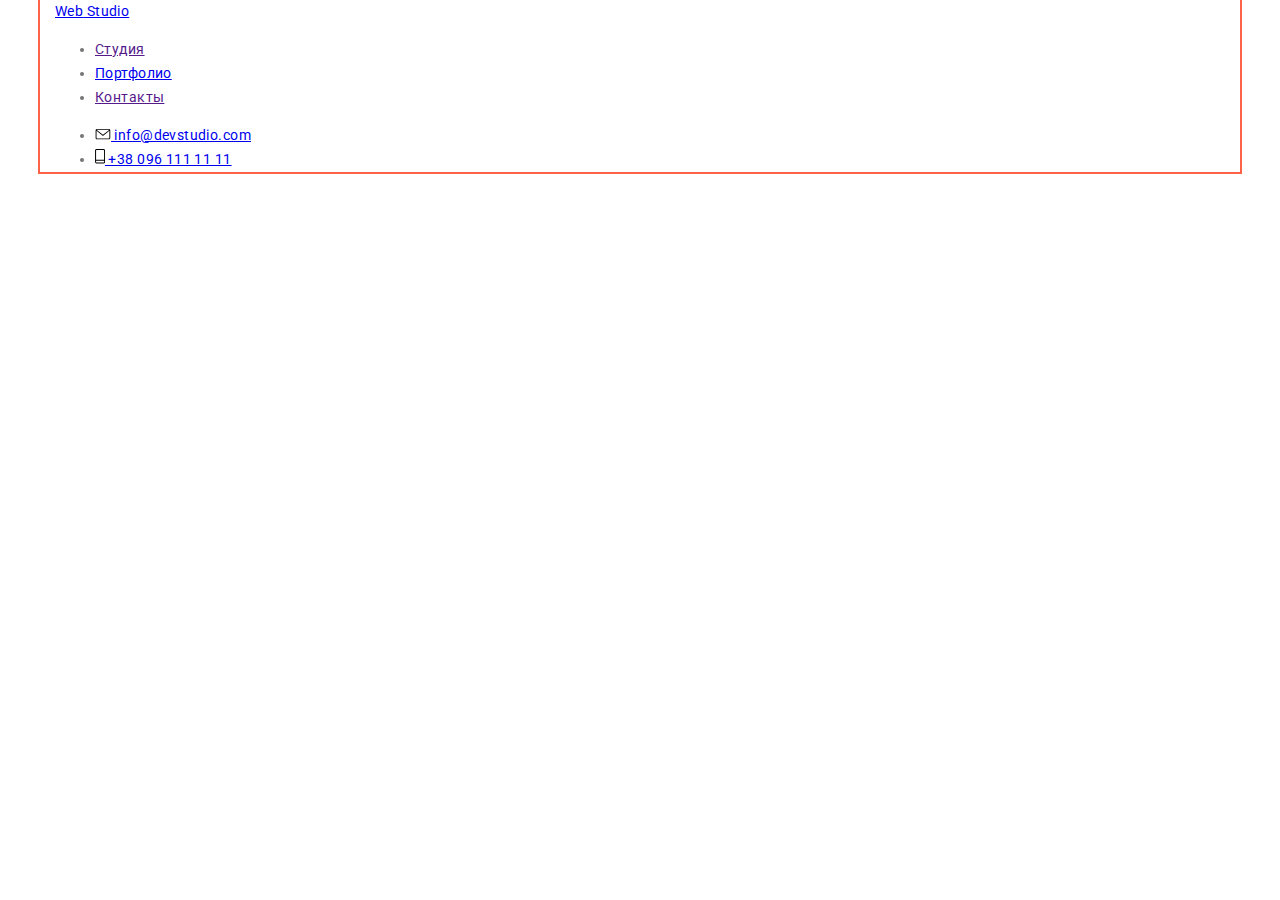
==== index.html @ ca27ec96 "Обнуляет стили" ====
<!DOCTYPE html>
<html lang="ru">
  <head>
    <meta charset="UTF-8" />
    <meta name="viewport" content="width=device-width, initial-scale=1.0" />
    <title>Web Studio</title>
    <link
      href="https://fonts.googleapis.com/css2?family=Raleway:wght@700&family=Roboto:wght@400;500;700;900&display=swap"
      rel="stylesheet"
    />
    <link
      rel="stylesheet"
      href="https://cdnjs.cloudflare.com/ajax/libs/modern-normalize/0.6.0/modern-normalize.min.css"
    />
    <link rel="stylesheet" href="./css/main.min.css" />
  </head>

  <body>
    <!-- Шапка сайта -->
    <header class="header">
      <div class="header container">
        <nav class="main-nav">
          <a href="./index.html" class="header-logo"><span>Web</span> Studio</a>
          <ul class="site-nav">
            <li class="item current-item">
              <a href="" class="link current">Студия</a>
            </li>
            <li class="item">
              <a href="./portfolio.html" class="link">Портфолио</a>
            </li>
            <li class="item"><a href="" class="link">Контакты</a></li>
          </ul>
        </nav>

        <ul class="header-contacts list">
          <li class="item">
            <a href="mailto:info@devstudio.com" class="link">
              <svg width="16" height="11" class="contacts-icon">
                <use href="./images/sprite4.svg#icon-envelope"></use>
              </svg>
              info@devstudio.com
            </a>
          </li>
          <li class="item">
            <a href="tel:+380961111111" class="link">
              <svg width="10" height="15" class="contacts-icon">
                <use href="./images/sprite4.svg#icon-phone"></use>
              </svg>
              +38 096 111 11 11
            </a>
          </li>
        </ul>
      </div>
    </header>
    <main>
      <!--Герой-->

      <!-- <section class="hero">

        <div class="overlay">
          <h1 class="hero-title">
            эффективные решения <br />для вашего бизнеса
          </h1>
          <button type="button" class="hero-button" data-modal-open>
            Заказать услугу
          </button>
        </div>
      </section> -->

      <!--Преимущества-->
      <!-- <section class="section features">
        <h2 class="section-title visually-hidden">Преимущества</h2>
        <div class="container">
          <ul class="features-list list">
            <li class="item">
              <div class="features-icon">
                <svg width="70" height="70">
                  <use href="./images/sprite4.svg#icon-antenna"></use>
                </svg>
              </div>
              <h3 class="title">Внимание к деталям</h3>
              <p>
                Идейные соображения, а также начало повседневной работы по
                формированию позиции.
              </p>
            </li>
            <li class="item">
              <div class="features-icon">
                <svg width="70" height="70">
                  <use href="./images/sprite4.svg#icon-clock"></use>
                </svg>
              </div>
              <h3 class="title">Пунктуальность</h3>
              <p>
                Задача организации, в особенности же рамки и место обучения
                кадров влечет за собой.
              </p>
            </li>
            <li class="item">
              <div class="features-icon">
                <svg width="70" height="70">
                  <use href="./images/sprite4.svg#icon-diagram"></use>
                </svg>
              </div>
              <h3 class="title">Планирование</h3>
              <p>
                Равным образом консультация с широким активом в значительной
                степени обуславливает.
              </p>
            </li>
            <li class="item">
              <div class="features-icon">
                <svg width="70" height="70">
                  <use href="./images/sprite4.svg#icon-astronaut"></use>
                </svg>
              </div>
              <h3 class="title">Современные технологии</h3>
              <p>
                Значимость этих проблем настолько очевидна, что реализация
                плановых заданий.
              </p>
            </li>
          </ul>
        </div>
      </section> -->

      <!--Чем мы занимаемся-->
      <!-- <section class="section areas">
        <div class="container">
          <h2 class="section-title">Чем мы занимаемся</h2>
          <ul class="areas-list list">
            <li class="item">
              <img
                class="area-img"
                src="./images/desktop-app.jpg"
                alt="Приложения для десктопов"
                width="370"
                height="294"
              />
              <h3 class="areas-title">Десктопные приложения</h3>
            </li>
            <li class="item">
              <img
                class="area-img"
                src="./images/mobile-app.jpg"
                alt="Приложения для мобильных"
                width="370"
                height="294"
              />
              <h3 class="areas-title">Мобильные приложения</h3>
            </li>
            <li class="item">
              <img
                class="area-img"
                src="./images/design-solutions.jpg"
                alt="Дизайн"
                width="370"
                height="294"
              />
              <h3 class="areas-title">Дизайнерские решения</h3>
            </li>
          </ul>
        </div>
      </section> -->

      <!--Наша команда-->
      <!-- <section class="section team">
        <div class="container">
          <h2 class="section-title">Наша команда</h2>
          <ul class="team-list list">
            <li class="item">
              <img
                class="team-img"
                src="./images/johnsmith.jpg"
                alt="Джон Смит"
                width="270"
                height="260"
              />
              <h3 class="name">John Smith</h3>
              <p class="profession">Product Designer</p>
              <ul class="list social-networks-list">
                <li class="soc-item">
                  <a
                    href=""
                    aria-label="Ссылка на Instagram"
                    class="soc-button"
                  >
                    <svg width="20" height="20">
                      <use href="./images/sprite4.svg#icon-instagram"></use>
                    </svg>
                  </a>
                </li>
                <li class="soc-item">
                  <a href="" aria-label="Ссылка на Twitter" class="soc-button">
                    <svg width="20" height="20">
                      <use href="./images/sprite4.svg#icon-twitter"></use>
                    </svg>
                  </a>
                </li>
                <li class="soc-item">
                  <a href="" aria-label="Ссылка на Facebook" class="soc-button">
                    <svg width="20" height="20">
                      <use href="./images/sprite4.svg#icon-facebook"></use>
                    </svg>
                  </a>
                </li>
                <li class="soc-item">
                  <a href="" aria-label="Ссылка на LinkedIn" class="soc-button"
                    ><svg width="20" height="20">
                      <use href="./images/sprite4.svg#icon-linkedin"></use>
                    </svg>
                  </a>
                </li>
              </ul>
            </li>
            <li class="item">
              <img
                class="team-img"
                src="./images/martastewart.jpg"
                alt="Марта Стюарт"
                width="270"
                height="260"
              />
              <h3 class="name">Marta Stewart</h3>
              <p class="profession">Frontend Developer</p>
              <ul class="list social-networks-list">
                <li class="soc-item">
                  <a
                    href=""
                    aria-label="Ссылка на Instagram"
                    class="soc-button"
                  >
                    <svg width="20" height="20">
                      <use href="./images/sprite4.svg#icon-instagram"></use>
                    </svg>
                  </a>
                </li>
                <li class="soc-item">
                  <a href="" aria-label="Ссылка на Twitter" class="soc-button">
                    <svg width="20" height="20">
                      <use href="./images/sprite4.svg#icon-twitter"></use>
                    </svg>
                  </a>
                </li>
                <li class="soc-item">
                  <a href="" aria-label="Ссылка на Facebook" class="soc-button">
                    <svg width="20" height="20">
                      <use href="./images/sprite4.svg#icon-facebook"></use>
                    </svg>
                  </a>
                </li>
                <li class="soc-item">
                  <a href="" aria-label="Ссылка на LinkedIn" class="soc-button"
                    ><svg width="20" height="20">
                      <use href="./images/sprite4.svg#icon-linkedin"></use>
                    </svg>
                  </a>
                </li>
              </ul>
            </li>
            <li class="item">
              <img
                class="team-img"
                src="./images/robertjakis.jpg"
                alt="Роберт Джакис"
                width="270"
                height="260"
              />
              <h3 class="name">Robert Jakis</h3>
              <p class="profession">Marketing</p>
              <ul class="list social-networks-list">
                <li class="soc-item">
                  <a
                    href=""
                    aria-label="Ссылка на Instagram"
                    class="soc-button"
                  >
                    <svg width="20" height="20">
                      <use href="./images/sprite4.svg#icon-instagram"></use>
                    </svg>
                  </a>
                </li>
                <li class="soc-item">
                  <a href="" aria-label="Ссылка на Twitter" class="soc-button">
                    <svg width="20" height="20">
                      <use href="./images/sprite4.svg#icon-twitter"></use>
                    </svg>
                  </a>
                </li>
                <li class="soc-item">
                  <a href="" aria-label="Ссылка на Facebook" class="soc-button">
                    <svg width="20" height="20">
                      <use href="./images/sprite4.svg#icon-facebook"></use>
                    </svg>
                  </a>
                </li>
                <li class="soc-item">
                  <a href="" aria-label="Ссылка на LinkedIn" class="soc-button"
                    ><svg width="20" height="20">
                      <use href="./images/sprite4.svg#icon-linkedin"></use>
                    </svg>
                  </a>
                </li>
              </ul>
            </li>
            <li class="item">
              <img
                class="team-img"
                src="./images/martindoe.jpg"
                alt="Мартин Доу"
                width="270"
                height="260"
              />
              <h3 class="name">Martin Doe</h3>
              <p class="profession">UI Designer</p>
              <ul class="list social-networks-list">
                <li class="soc-item">
                  <a
                    href=""
                    aria-label="Ссылка на Instagram"
                    class="soc-button"
                  >
                    <svg width="20" height="20">
                      <use href="./images/sprite4.svg#icon-instagram"></use>
                    </svg>
                  </a>
                </li>
                <li class="soc-item">
                  <a href="" aria-label="Ссылка на Twitter" class="soc-button">
                    <svg width="20" height="16">
                      <use href="./images/sprite4.svg#icon-twitter"></use>
                    </svg>
                  </a>
                </li>
                <li class="soc-item">
                  <a href="" aria-label="Ссылка на Facebook" class="soc-button">
                    <svg width="20" height="20">
                      <use href="./images/sprite4.svg#icon-facebook"></use>
                    </svg>
                  </a>
                </li>
                <li class="soc-item">
                  <a href="" aria-label="Ссылка на LinkedIn" class="soc-button"
                    ><svg width="20" height="20">
                      <use href="./images/sprite4.svg#icon-linkedin"></use>
                    </svg>
                  </a>
                </li>
              </ul>
            </li>
          </ul>
        </div>
      </section> -->

      <!--Постоянные клиенты-->
      <!-- <section class="section clients">
        <div class="container">
          <h2 class="section-title">Постоянные клиенты</h2>
          <ul class="clients-list list">
            <li class="item">
              <a href="" class="client-icon">
                <svg width="44" height="49">
                  <use href="./images/sprite4.svg#icon-client1"></use>
                </svg>
              </a>
            </li>
            <li class="item">
              <a href="" class="client-icon">
                <svg width="40" height="52">
                  <use href="./images/sprite4.svg#icon-client2"></use>
                </svg>
              </a>
            </li>
            <li class="item">
              <a href="" class="client-icon">
                <svg width="41" height="43">
                  <use href="./images/sprite4.svg#icon-client3"></use>
                </svg>
              </a>
            </li>
            <li class="item">
              <a href="" class="client-icon">
                <svg width="80" height="42">
                  <use href="./images/sprite4.svg#icon-client4"></use>
                </svg>
              </a>
            </li>
            <li class="item">
              <a href="" class="client-icon">
                <svg width="59" height="47">
                  <use href="./images/sprite4.svg#icon-client5"></use>
                </svg>
              </a>
            </li>
            <li class="item">
              <a href="" class="client-icon">
                <svg width="88" height="45">
                  <use href="./images/sprite4.svg#icon-client6"></use>
                </svg>
              </a>
            </li>
          </ul>
        </div>
      </section> -->
    </main>
    <!--Футер-->

    <!-- <footer class="footer">
      <div class="container">
        <div class="footer-content">
          <div class="footer-contacts">
            <a href="./index.html" class="footer-logo link">
              <span>Web</span> Studio</a
            >
            <address class="footer-address">
              <p class="city-address">г. Киев, пр-т Леси Украинки, 26</p>
              <a href="mailto:info@example.com" class="link"
                >info@example.com</a
              >
              <a href="phone:+380991111111" class="link">+38 099 111 11 11</a>
            </address>
          </div>
          <div class="join-social-networks">
            <p class="footer-call-to-action">присоединяйтесь</p>
            <ul class="list footer-social-networks">
              <li class="soc-item">
                <a href="" aria-label="Ссылка на Instagram" class="soc-button">
                  <svg width="20" height="20">
                    <use href="./images/sprite4.svg#icon-instagram"></use>
                  </svg>
                </a>
              </li>
              <li class="soc-item">
                <a href="" aria-label="Ссылка на Twitter" class="soc-button">
                  <svg width="20" height="20">
                    <use href="./images/sprite4.svg#icon-twitter"></use>
                  </svg>
                </a>
              </li>
              <li class="soc-item">
                <a href="" aria-label="Ссылка на Facebook" class="soc-button">
                  <svg width="20" height="20">
                    <use href="./images/sprite4.svg#icon-facebook"></use>
                  </svg>
                </a>
              </li>
              <li class="soc-item">
                <a href="" aria-label="Ссылка на LinkedIn" class="soc-button"
                  ><svg width="20" height="20">
                    <use href="./images/sprite4.svg#icon-linkedin"></use>
                  </svg>
                </a>
              </li>
            </ul>
          </div>

          <div class="subscribe">
            <p class="footer-call-to-action">подпишитесь на рассылку</p>
           
            <form class="subscribe-form">
              <div class="form-field">
                <input
                  type="email"
                  class="form-input"
                  name="mail"
                  id="mail"
                  placeholder=" "
                />
                <label for="mail" class="form-label">E-mail</label>
              </div>

              <button type="submit" class="subscribe-button">
                Подписаться
                <svg width="24" height="24" class="subscribe-icon">
                  <use href="./images/sprite4.svg#icon-plane"></use>
                </svg>
              </button>
            </form>
          </div>
        </div>
      </div>
    </footer> -->

    <!-- Модальное окно -->

    <!-- <div class="backdrop is-hidden" data-modal>
      <div class="modal">
        <form class="form-call" autocomplete="off">
          <h4 class="form-title">Оставьте свои данные, мы вам перезвоним</h4>
          <label class="form-field">
            <input type="text" class="form-input" name="name" placeholder=" " />
            <span class="form-label">Имя</span>
            <svg width="18" height="18" class="form-icon">
              <use href="./images/sprite4.svg#icon-person-black"></use>
            </svg>
          </label>

          <label class="form-field">
            <input type="tel" class="form-input" name="tel" placeholder=" " />
            <span class="form-label">Телефон</span>
            <svg width="18" height="18" class="form-icon">
              <use href="./images/sprite4.svg#icon-phone-black"></use>
            </svg>
          </label>

          <label class="form-field">
            <input
              type="email"
              class="form-input"
              name="mail"
              placeholder=" "
            />
            <span class="form-label">Почта</span>
            <svg width="18" height="18" class="form-icon">
              <use href="./images/sprite4.svg#icon-email-black"></use>
            </svg>
          </label>

          <label class="form-field text-area">
            <textarea
              class="form-input comment"
              name="comment"
              rows="6"
              placeholder=" "
            ></textarea>
            <span class="comment-label">Комментарий</span>
          </label>

          <label class="policy">
            <input type="checkbox" name="policy" class="checkbox" />
            <span class="icon-check"></span>
            <span class="policy-text"
              >Соглашаюсь с рассылкой и принимаю
              <a href="" class="policy-link">Условия договора</a></span
            >
          </label>

          <button type="submit" class="button-send button primary">
            Отправить
          </button>
        </form>
        <button data-modal-close class="button-close">
          <svg width="18" height="18">
            <use href="./images/sprite4.svg#icon-close-black"></use>
          </svg>
        </button>
      </div>
    </div> -->
    <script src="./js/modal.js"></script>
  </body>
</html>
---- css/main.min.css ----
.visually-hidden{position:absolute;width:1px;height:1px;margin:-1px;border:0;padding:0;clip:rect(0 0 0 0);overflow:hidden}body{background-color:#fff;color:#757575;font-family:Roboto,sans-serif;font-weight:400;font-size:14px;line-height:1.71;letter-spacing:0.03em}img{display:block;max-width:100%;height:auto}.container{margin-left:auto;margin-right:auto;padding-left:15px;padding-right:15px;outline:2px solid tomato}@media screen and (min-width: 480px){.container{width:480px}}@media screen and (min-width: 768px){.container{width:768px}}@media screen and (min-width: 1200px){.container{width:1200px}}
/*# sourceMappingURL=main.min.css.map */
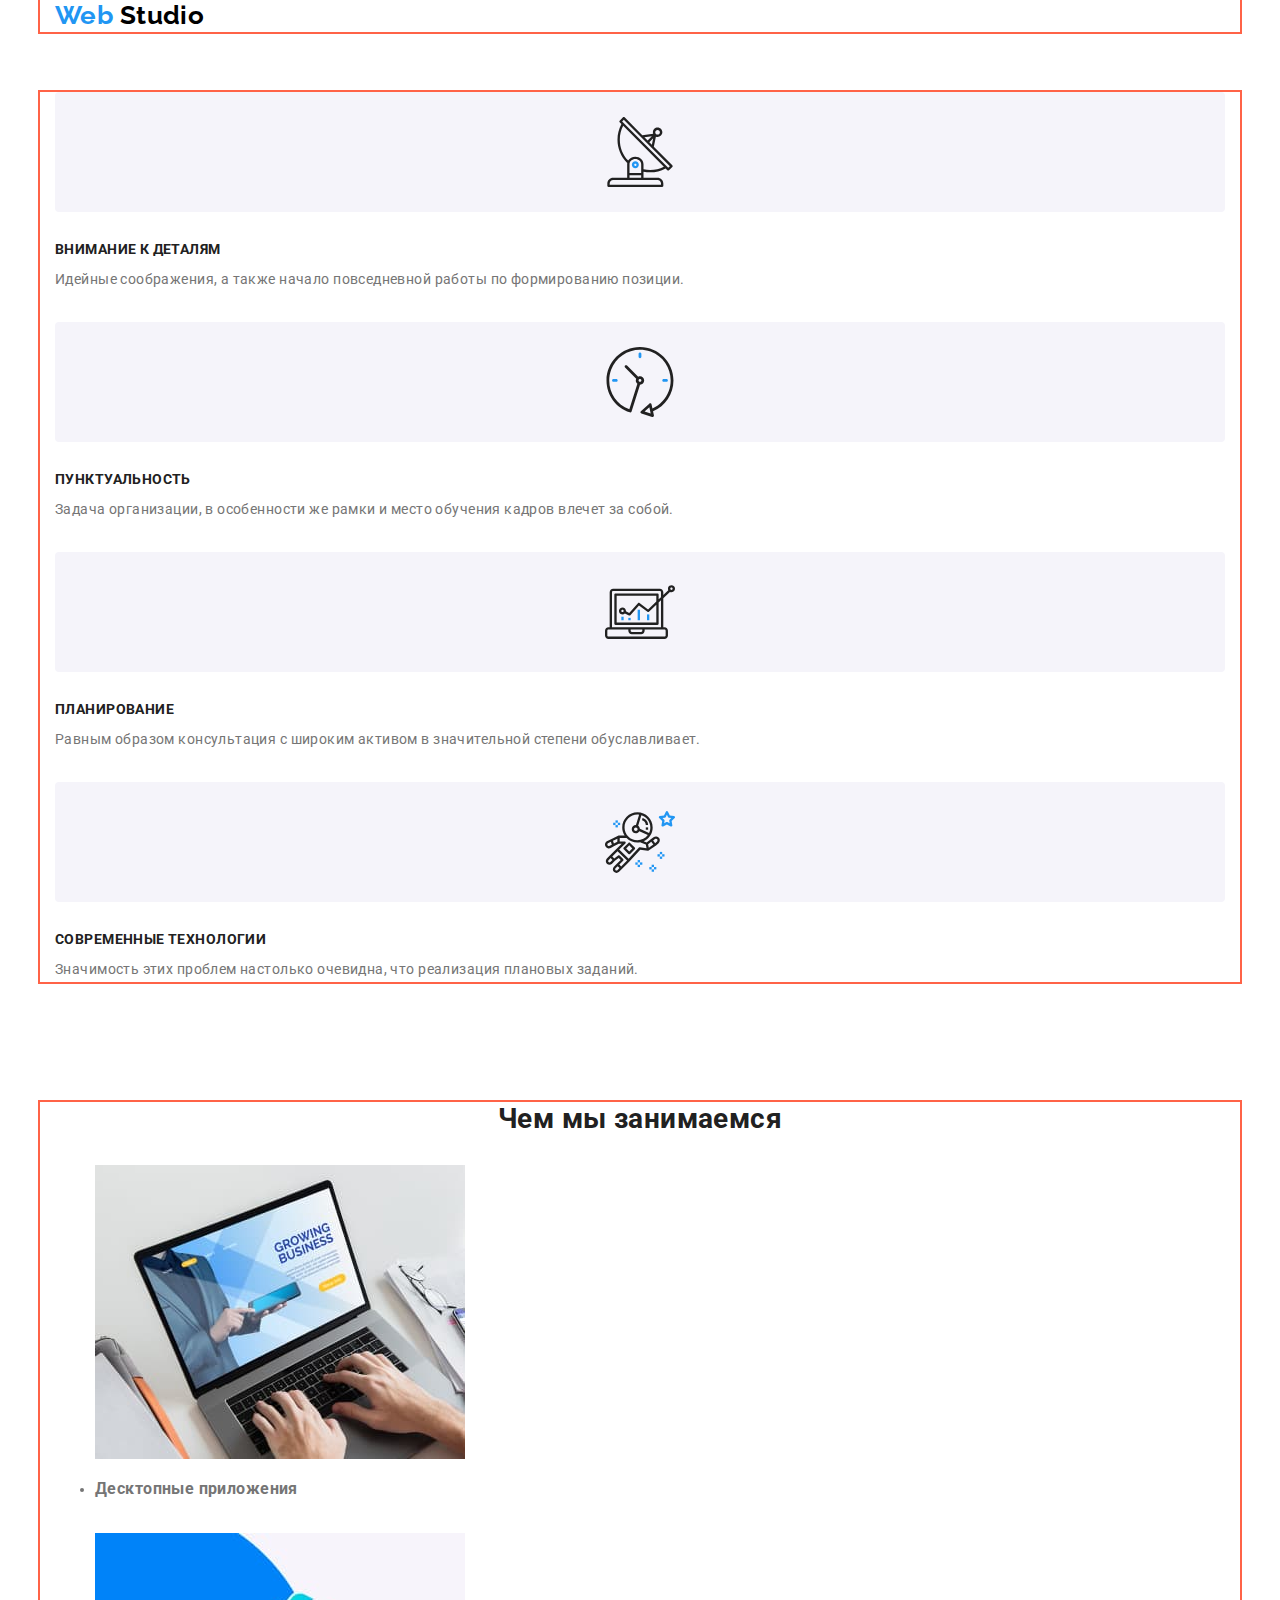
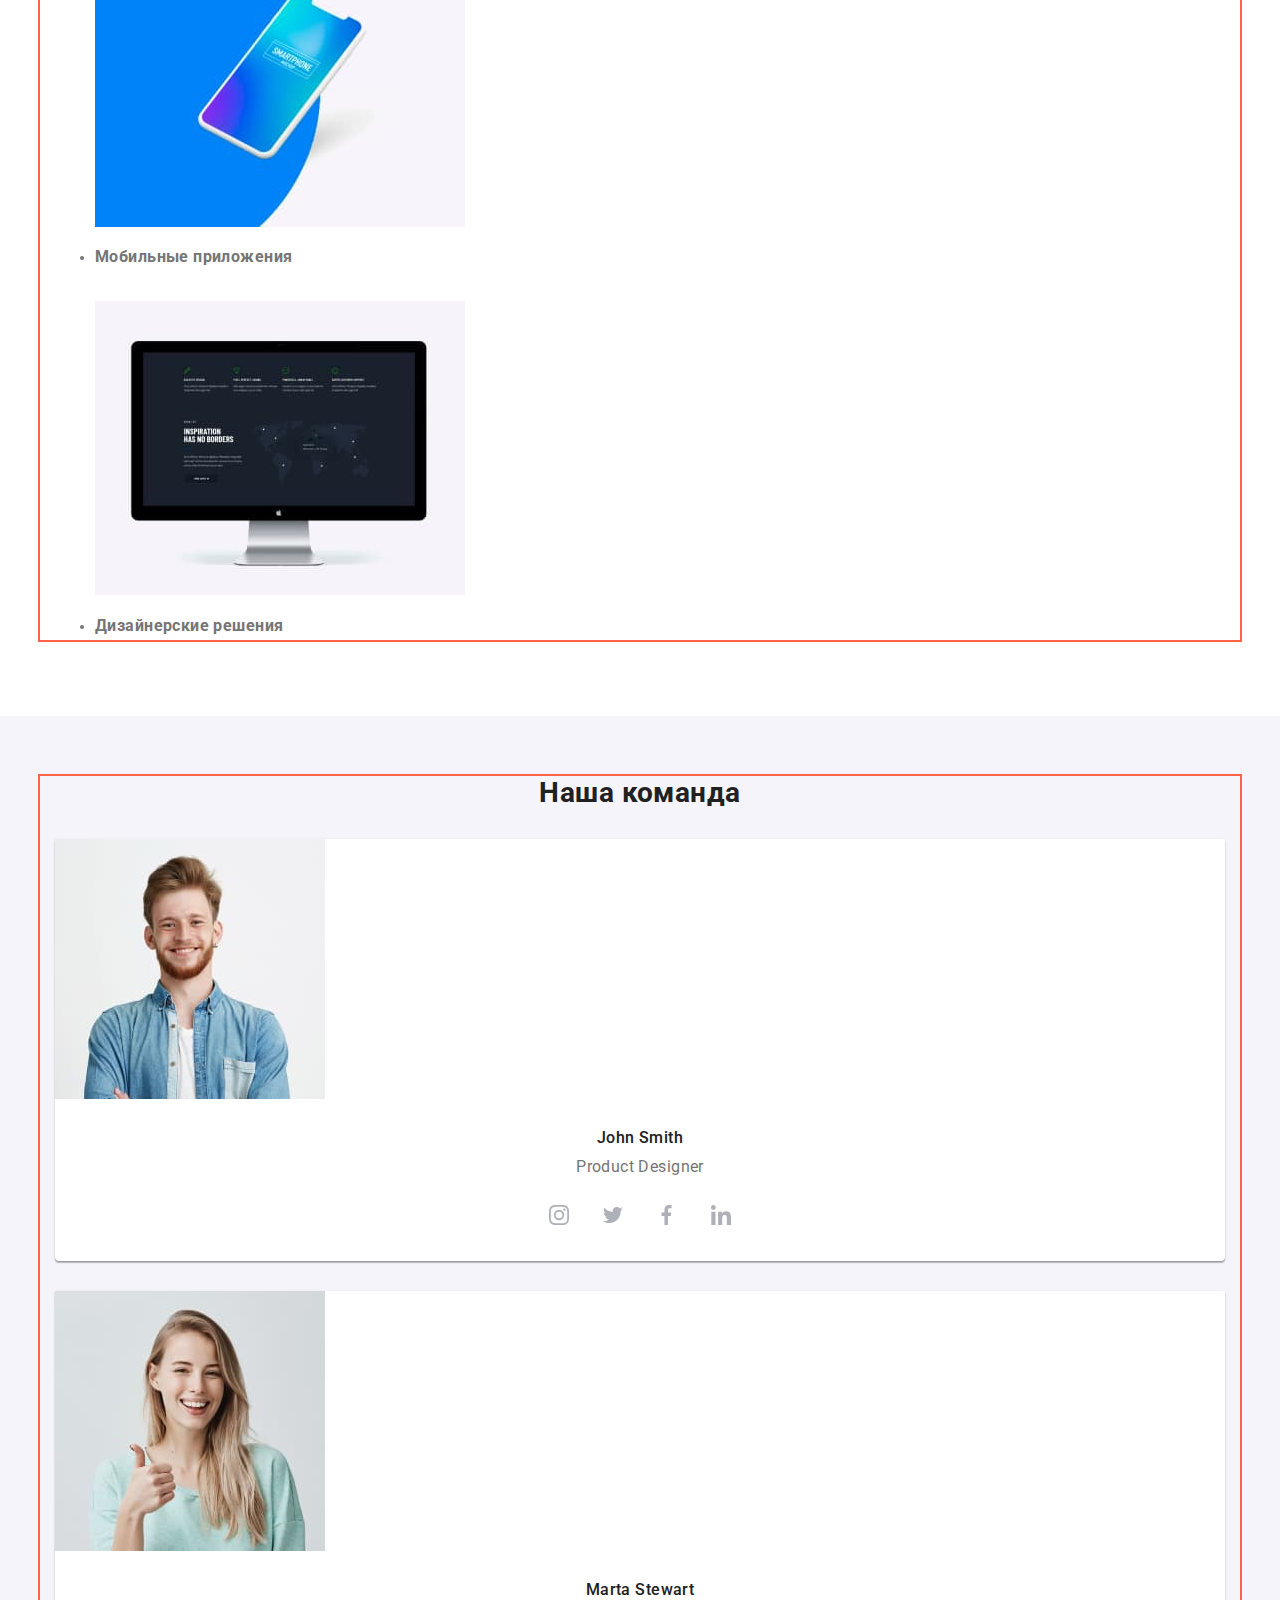
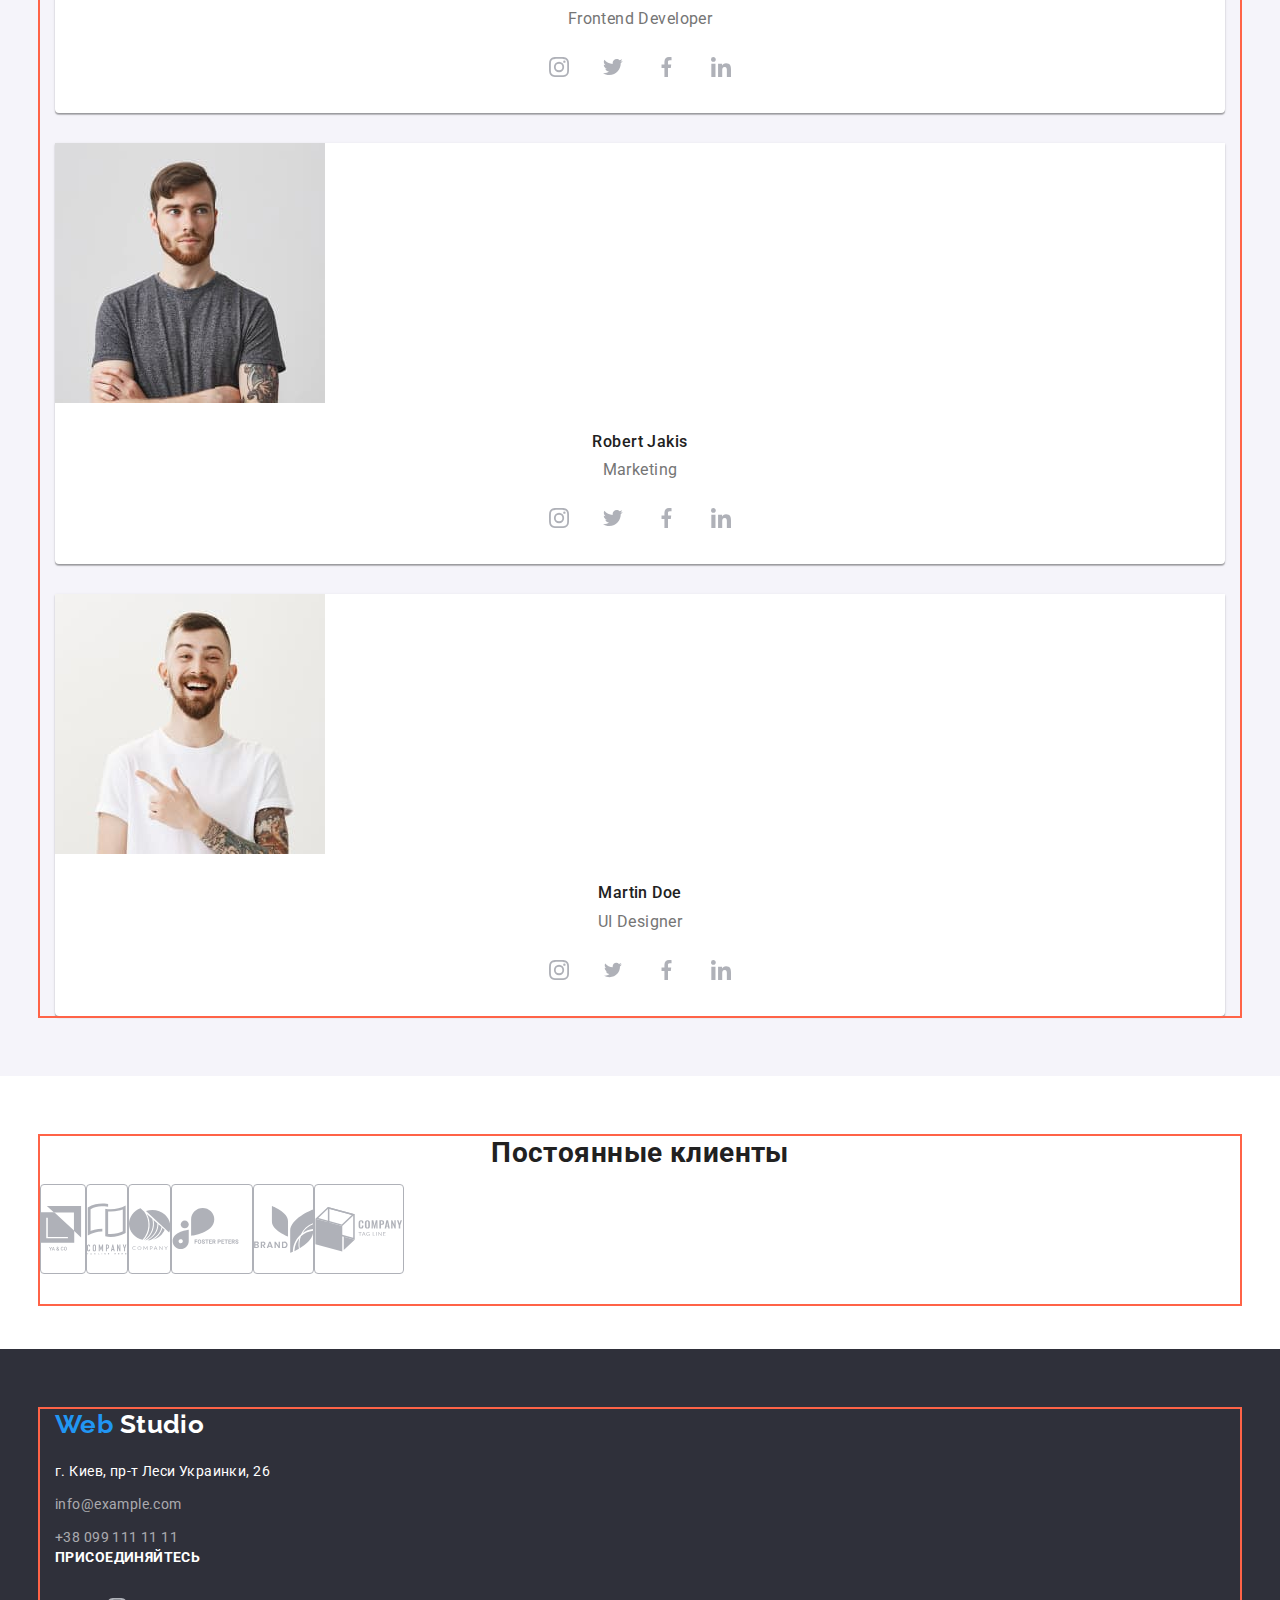
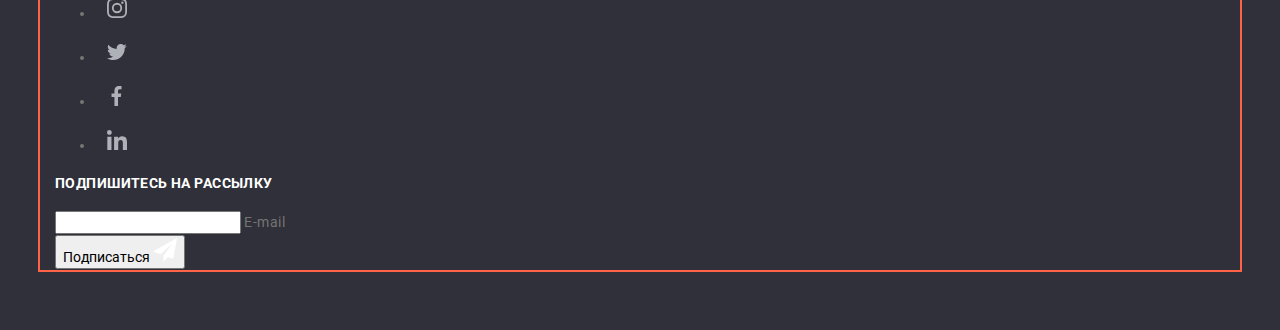
==== commit 36a12ca4: "Обновляет моб версию первой страницы" ====
--- a/index.html
+++ b/index.html
@@ -21,7 +21,7 @@
       <div class="header container">
         <nav class="main-nav">
           <a href="./index.html" class="header-logo"><span>Web</span> Studio</a>
-          <ul class="site-nav">
+          <!-- <ul class="site-nav">
             <li class="item current-item">
               <a href="" class="link current">Студия</a>
             </li>
@@ -30,9 +30,9 @@
             </li>
             <li class="item"><a href="" class="link">Контакты</a></li>
           </ul>
-        </nav>
-
-        <ul class="header-contacts list">
+        </nav> -->
+
+        <!-- <ul class="header-contacts list">
           <li class="item">
             <a href="mailto:info@devstudio.com" class="link">
               <svg width="16" height="11" class="contacts-icon">
@@ -49,7 +49,7 @@
               +38 096 111 11 11
             </a>
           </li>
-        </ul>
+        </ul> -->
       </div>
     </header>
     <main>
@@ -68,7 +68,7 @@
       </section> -->
 
       <!--Преимущества-->
-      <!-- <section class="section features">
+      <section class="section features">
         <h2 class="section-title visually-hidden">Преимущества</h2>
         <div class="container">
           <ul class="features-list list">
@@ -122,10 +122,10 @@
             </li>
           </ul>
         </div>
-      </section> -->
+      </section>
 
       <!--Чем мы занимаемся-->
-      <!-- <section class="section areas">
+      <section class="section areas">
         <div class="container">
           <h2 class="section-title">Чем мы занимаемся</h2>
           <ul class="areas-list list">
@@ -161,10 +161,10 @@
             </li>
           </ul>
         </div>
-      </section> -->
+      </section>
 
       <!--Наша команда-->
-      <!-- <section class="section team">
+      <section class="section team">
         <div class="container">
           <h2 class="section-title">Наша команда</h2>
           <ul class="team-list list">
@@ -350,10 +350,10 @@
             </li>
           </ul>
         </div>
-      </section> -->
+      </section>
 
       <!--Постоянные клиенты-->
-      <!-- <section class="section clients">
+      <section class="section clients">
         <div class="container">
           <h2 class="section-title">Постоянные клиенты</h2>
           <ul class="clients-list list">
@@ -401,11 +401,11 @@
             </li>
           </ul>
         </div>
-      </section> -->
+      </section>
     </main>
     <!--Футер-->
 
-    <!-- <footer class="footer">
+    <footer class="footer">
       <div class="container">
         <div class="footer-content">
           <div class="footer-contacts">
@@ -479,7 +479,7 @@
           </div>
         </div>
       </div>
-    </footer> -->
+    </footer>
 
     <!-- Модальное окно -->
 
--- a/css/main.min.css
+++ b/css/main.min.css
@@ -1,2 +1,2 @@
-.visually-hidden{position:absolute;width:1px;height:1px;margin:-1px;border:0;padding:0;clip:rect(0 0 0 0);overflow:hidden}body{background-color:#fff;color:#757575;font-family:Roboto,sans-serif;font-weight:400;font-size:14px;line-height:1.71;letter-spacing:0.03em}img{display:block;max-width:100%;height:auto}.container{margin-left:auto;margin-right:auto;padding-left:15px;padding-right:15px;outline:2px solid tomato}@media screen and (min-width: 480px){.container{width:480px}}@media screen and (min-width: 768px){.container{width:768px}}@media screen and (min-width: 1200px){.container{width:1200px}}
+.visually-hidden{position:absolute;width:1px;height:1px;margin:-1px;border:0;padding:0;clip:rect(0 0 0 0);overflow:hidden}.header-logo,.footer-logo,.footer-address .link{text-decoration:none}.features-list,.team-list,.social-networks-list,.clients-list{padding:0;margin:0;list-style:none}body{background-color:#fff;color:#757575;font-family:Roboto,sans-serif;font-weight:400;font-size:14px;line-height:1.71;letter-spacing:0.03em}img{display:block;max-width:100%;height:auto}.container{margin-left:auto;margin-right:auto;padding-left:15px;padding-right:15px;outline:2px solid tomato}@media screen and (min-width: 480px){.container{width:480px}}@media screen and (min-width: 768px){.container{width:768px}}@media screen and (min-width: 1200px){.container{width:1200px}}.header{display:-webkit-box;display:-ms-flexbox;display:flex}.header-logo{color:#000;font-family:Raleway,sans-serif;font-weight:700;font-size:26px;line-height:1.19}.header-logo span{color:#2196f3}.section{padding-top:60px;padding-bottom:60px}.section-title{margin-top:0;margin-bottom:30px;text-align:center;color:#212121;font-weight:700;font-size:28px;line-height:1.18}.item:not(:last-child){margin-bottom:30px}.features .title{margin-top:0;margin-bottom:10px;color:#212121;font-weight:700;font-size:14px;line-height:1.14;text-transform:uppercase}.features p{margin-top:0;margin-bottom:0}.features-icon{display:-webkit-box;display:-ms-flexbox;display:flex;-webkit-box-align:center;-ms-flex-align:center;align-items:center;-webkit-box-pack:center;-ms-flex-pack:center;justify-content:center;margin-bottom:30px;height:120px;border-radius:4px;background-color:#f5f4fa}@media screen and (max-width: 1199px){.areas{display:none}}.team{background-color:#f5f4fa}.team-list .item{-webkit-box-shadow:0px 2px 1px rgba(0,0,0,0.2),0px 1px 1px rgba(0,0,0,0.14),0px 1px 3px rgba(0,0,0,0.12);box-shadow:0px 2px 1px rgba(0,0,0,0.2),0px 1px 1px rgba(0,0,0,0.14),0px 1px 3px rgba(0,0,0,0.12);border-radius:0px 0px 4px 4px;overflow:hidden;background-color:#fff;text-align:center}.team-list .item:not(:last-child){margin-bottom:30px}.team-img{display:block;margin-bottom:30px}.team .name{margin-top:0;margin-bottom:10px;color:#212121;font-weight:500;font-size:16px;line-height:1.18}.team .profession{margin-top:0;margin-bottom:16px;font-size:16px;line-height:1.18}.social-networks-list{display:-webkit-box;display:-ms-flexbox;display:flex;padding-bottom:24px;-webkit-box-pack:center;-ms-flex-pack:center;justify-content:center}.social-networks-list .soc-item:not(:last-child){margin-right:10px}.soc-button{display:-webkit-box;display:-ms-flexbox;display:flex;-webkit-box-align:center;-ms-flex-align:center;align-items:center;-webkit-box-pack:center;-ms-flex-pack:center;justify-content:center;width:44px;height:44px;border-radius:50%;fill:#afb1b8;-webkit-transition:fill 250ms cubic-bezier(0.4, 0, 0.2, 1),background-color 250ms cubic-bezier(0.4, 0, 0.2, 1);transition:fill 250ms cubic-bezier(0.4, 0, 0.2, 1),background-color 250ms cubic-bezier(0.4, 0, 0.2, 1)}.soc-button:hover,.soc-button:focus{fill:#fff;background-color:#2196f3}.clients-list{display:-webkit-box;display:-ms-flexbox;display:flex;-ms-flex-wrap:wrap;flex-wrap:wrap;margin:-15px}@media screen and (max-width: 767px){.clients-list .item{width:calc((100% - 4 * 15px) / 2);margin:15px}}.client-icon{display:-webkit-box;display:-ms-flexbox;display:flex;-webkit-box-align:center;-ms-flex-align:center;align-items:center;-webkit-box-pack:center;-ms-flex-pack:center;justify-content:center;height:90px;fill:#afb1b8;border:1px solid #afb1b8;border-radius:4px;-webkit-transition:fill 250ms cubic-bezier(0.4, 0, 0.2, 1),border-color 250ms cubic-bezier(0.4, 0, 0.2, 1);transition:fill 250ms cubic-bezier(0.4, 0, 0.2, 1),border-color 250ms cubic-bezier(0.4, 0, 0.2, 1)}.client-icon:hover,.client-icon:focus{fill:#2196f3;border-color:#2196f3}@media screen and (max-width: 767px){.footer-content{text-align:center}}.footer{padding-top:60px;padding-bottom:60px;background-color:#2f303a}.footer-logo{display:inline-block;margin-bottom:20px;color:#fff;font-family:Raleway,sans-serif;font-weight:700;font-size:24px;line-height:1.17}@media screen and (min-width: 1200px){.footer-logo{font-size:26px;line-height:1.18}}.footer-logo span{color:#2196f3}.footer-address{display:-webkit-box;display:-ms-flexbox;display:flex;-webkit-box-orient:vertical;-webkit-box-direction:normal;-ms-flex-direction:column;flex-direction:column;color:#fff;font-style:normal}.footer-address .city-address{margin-top:0px;margin-bottom:9px}.footer-address .link{color:rgba(255,255,255,0.6);-webkit-transition:color 250ms cubic-bezier(0.4, 0, 0.2, 1);transition:color 250ms cubic-bezier(0.4, 0, 0.2, 1)}.footer-address .link:hover,.footer-address .link:focus{color:#2196f3}.footer-address .link:not(:last-child){margin-bottom:9px}.footer .footer-call-to-action{margin-top:0;margin-bottom:20px;color:#fff;font-weight:700;line-height:1.14;text-transform:uppercase}
 /*# sourceMappingURL=main.min.css.map */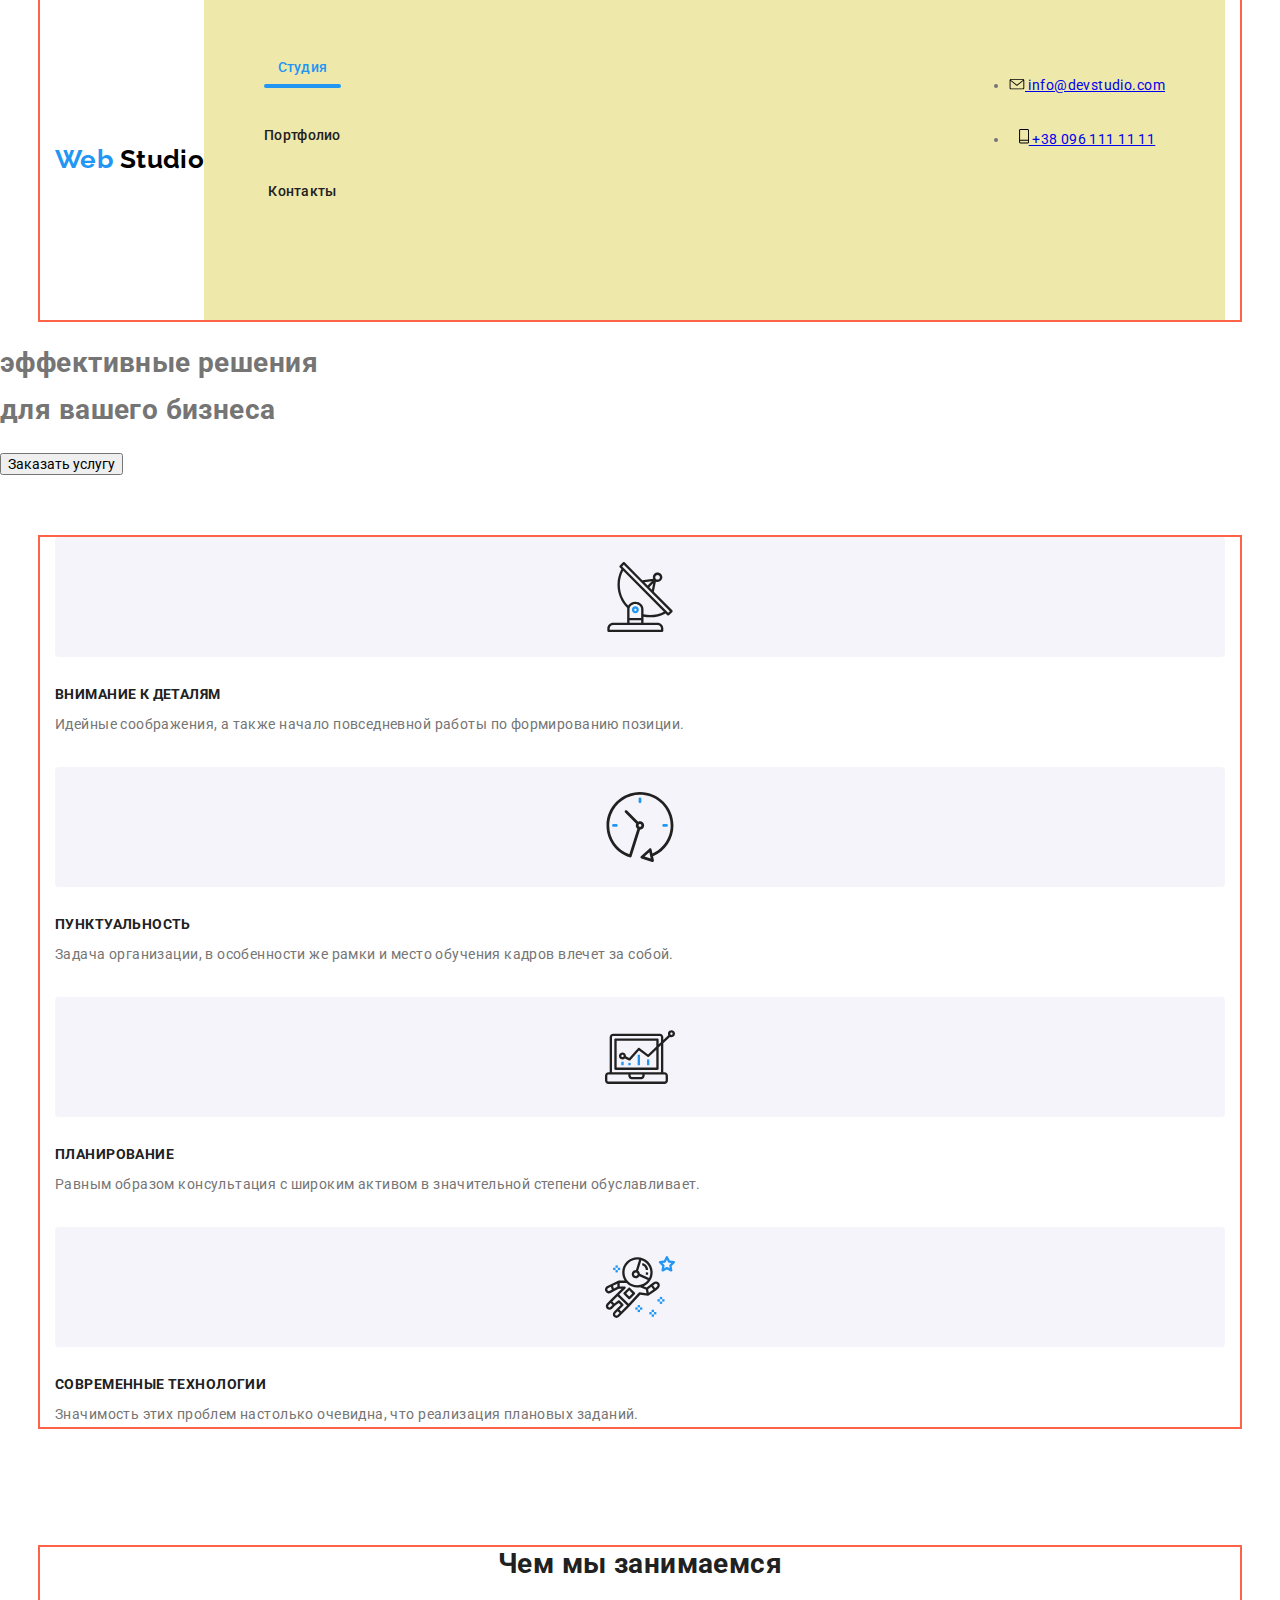
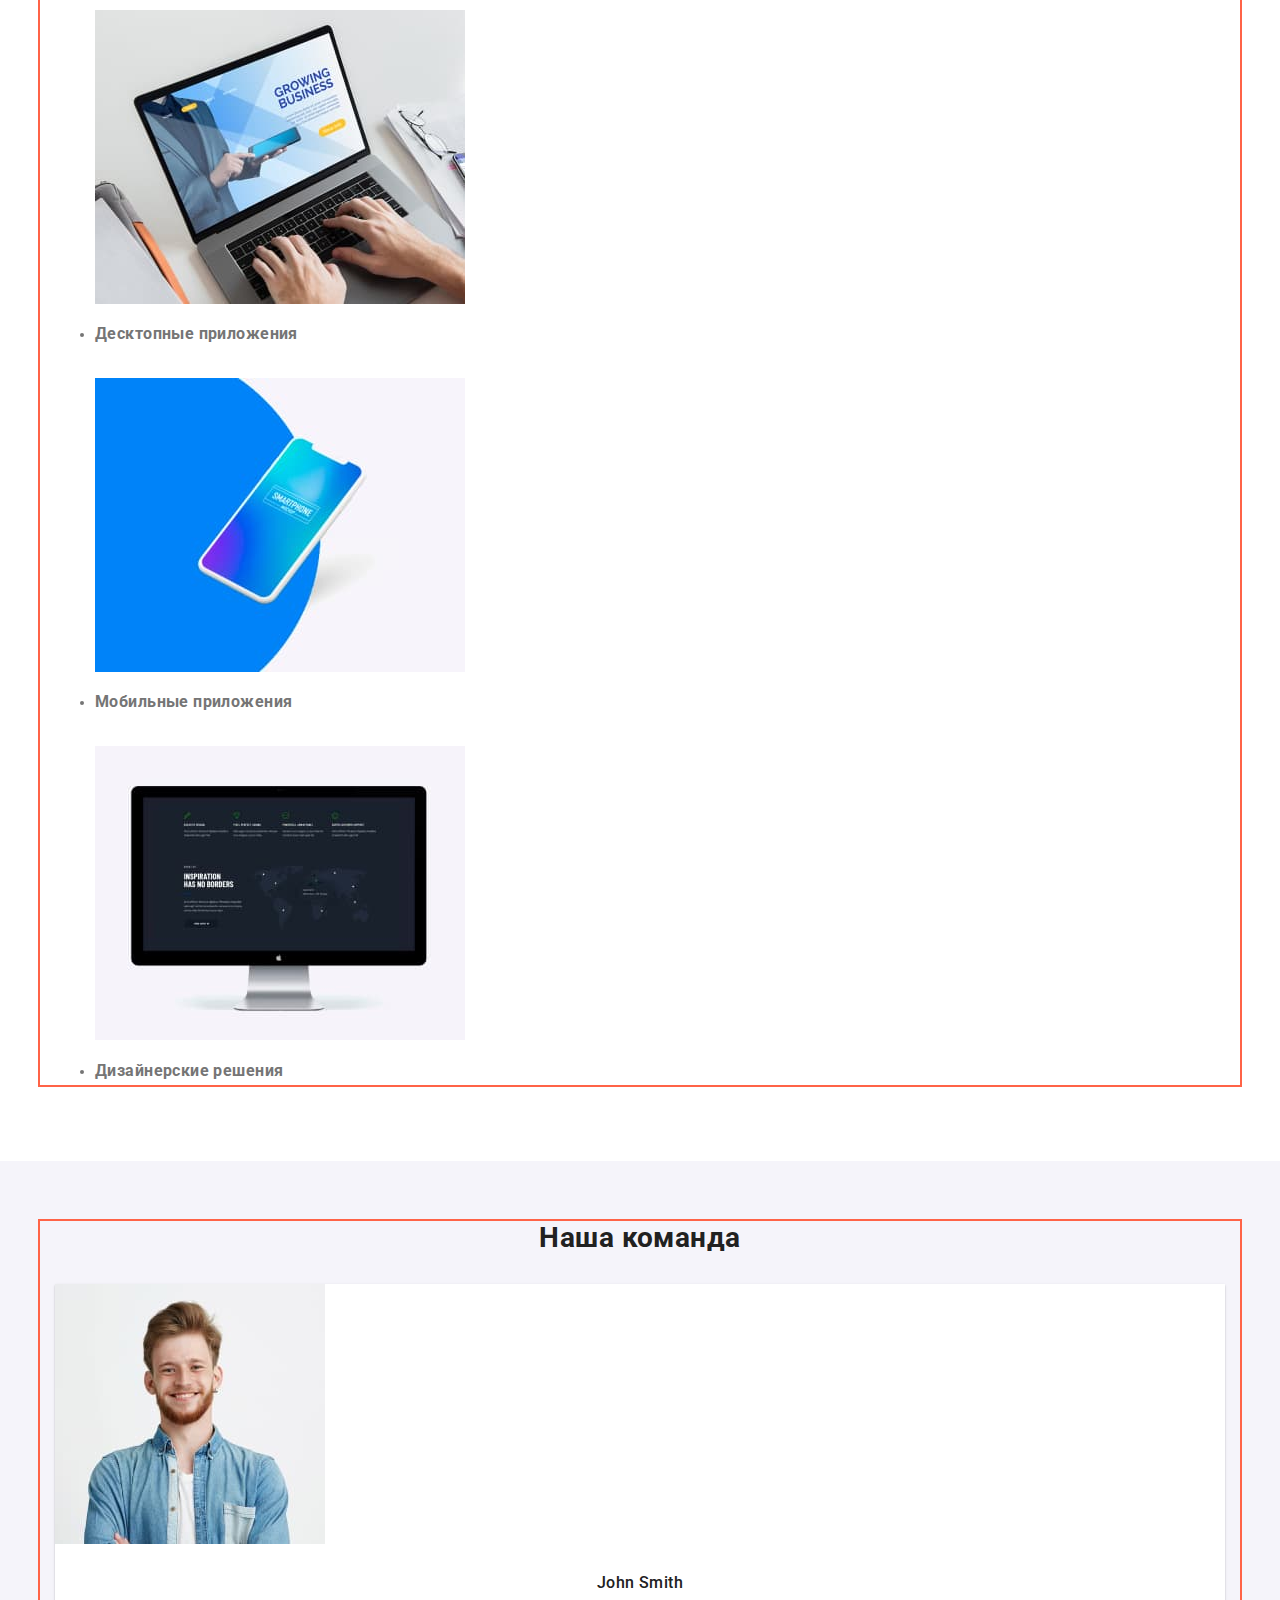
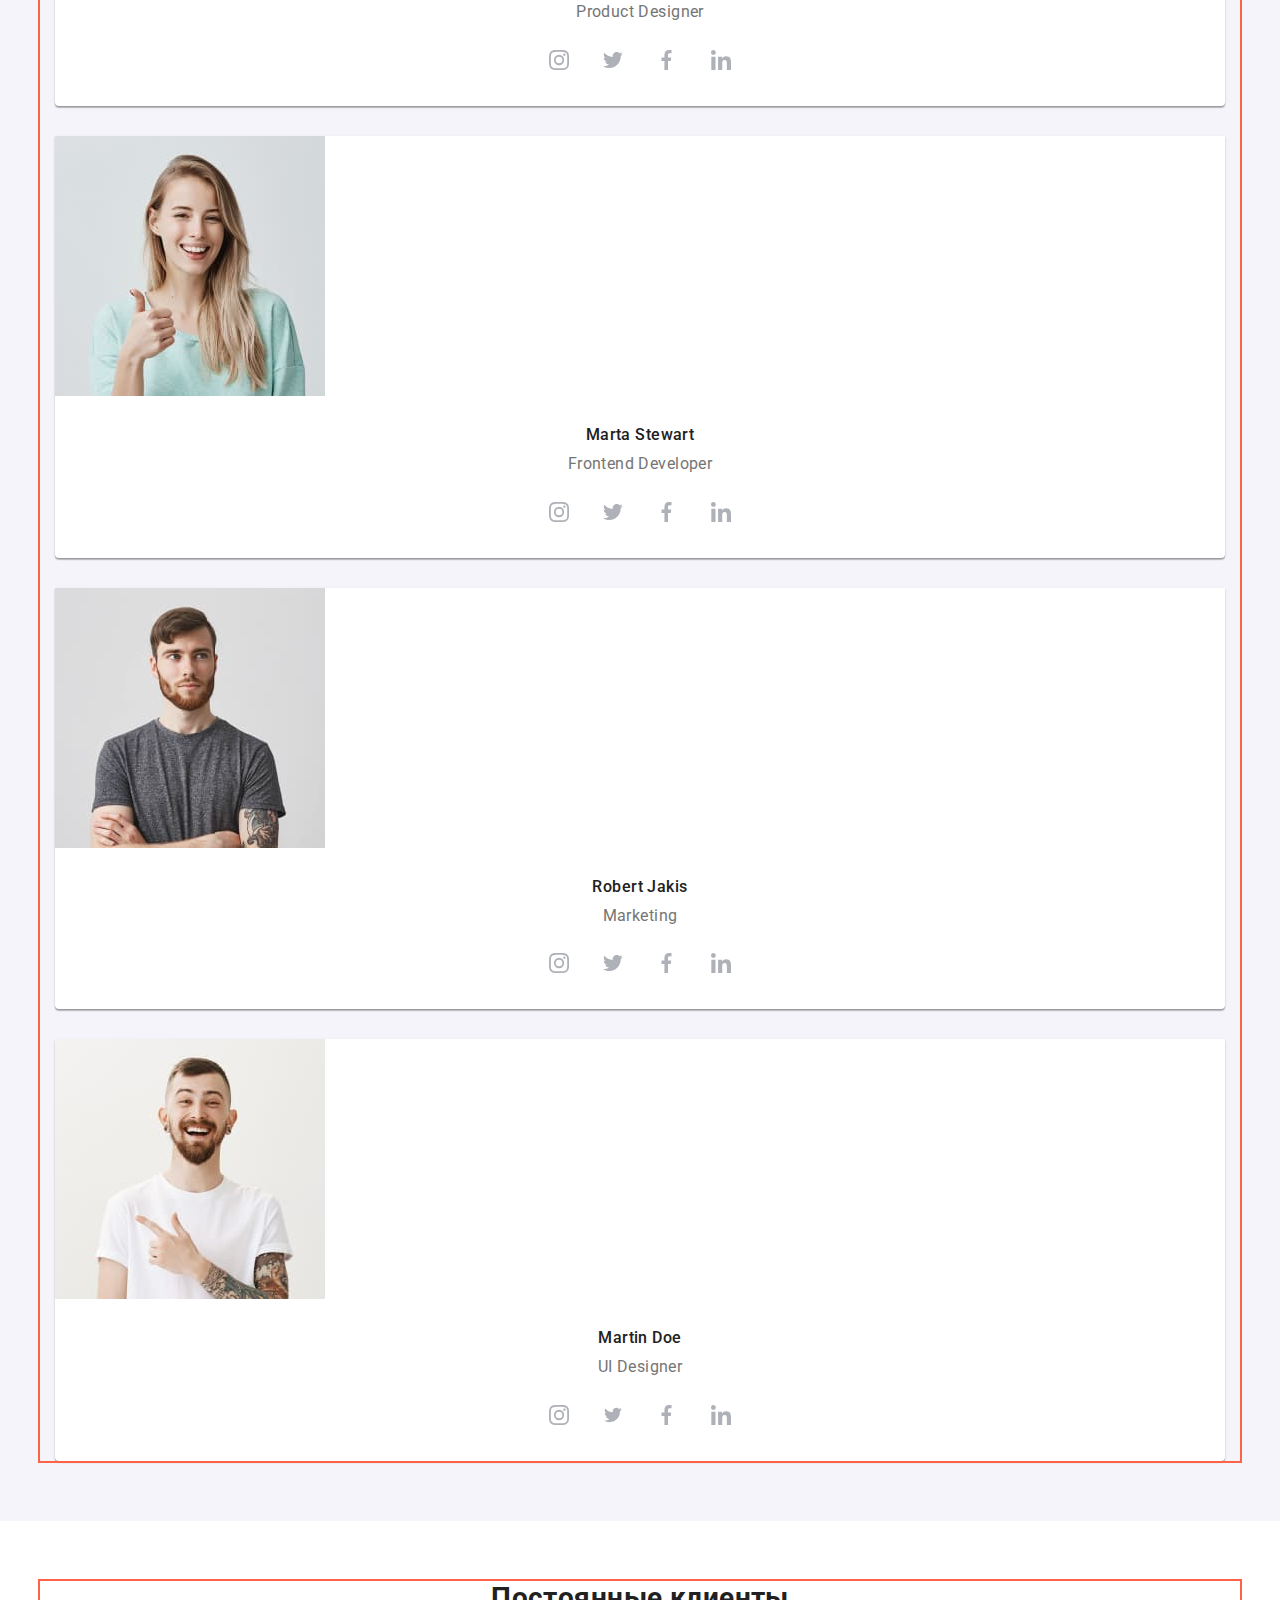
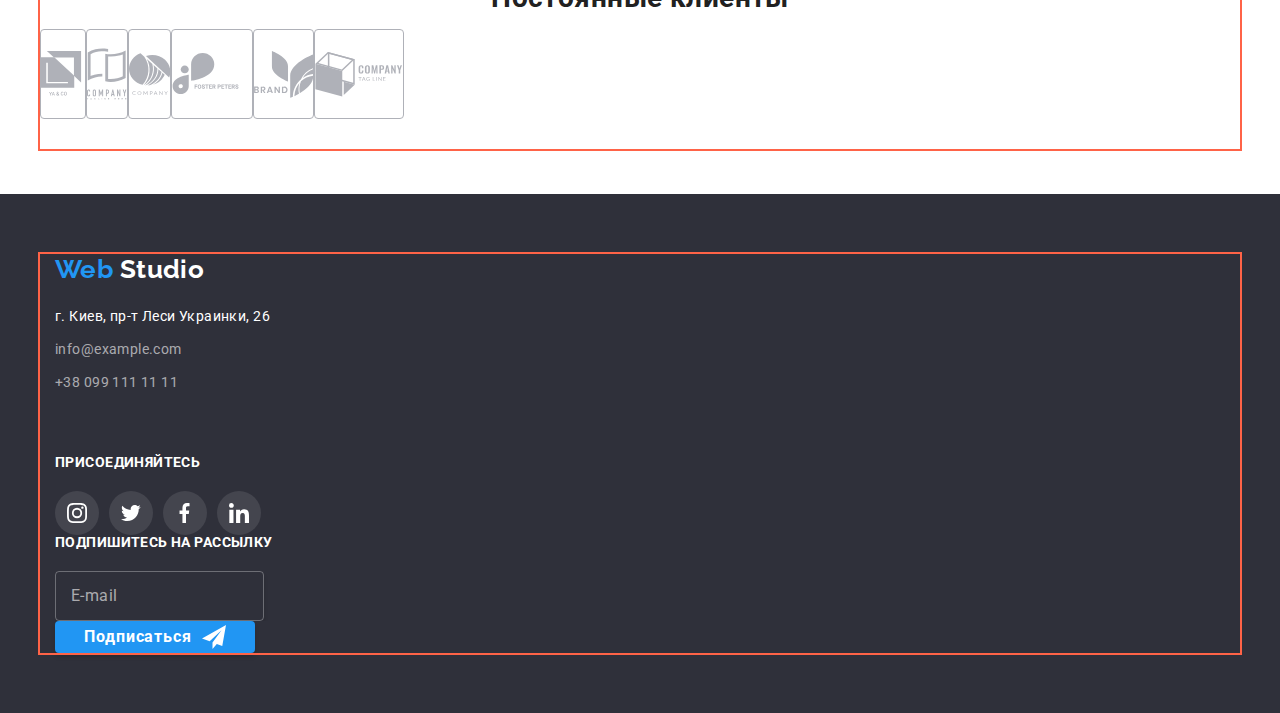
==== commit 084e88af: "Добавляет меню в моб версию" ====
--- a/index.html
+++ b/index.html
@@ -19,44 +19,67 @@
     <!-- Шапка сайта -->
     <header class="header">
       <div class="header container">
-        <nav class="main-nav">
-          <a href="./index.html" class="header-logo"><span>Web</span> Studio</a>
-          <!-- <ul class="site-nav">
-            <li class="item current-item">
-              <a href="" class="link current">Студия</a>
-            </li>
-            <li class="item">
-              <a href="./portfolio.html" class="link">Портфолио</a>
-            </li>
-            <li class="item"><a href="" class="link">Контакты</a></li>
+        <a href="./index.html" class="header-logo"><span>Web</span> Studio</a>
+        <button
+          type="button"
+          class="menu-button"
+          aria-expanded="false"
+          aria-controls="menu-container"
+          data-menu-button
+        >
+          <svg
+            width="40"
+            height="40"
+            aria-label="Переключатель мобильного меню"
+          >
+            <use
+              class="icon-cross"
+              href="./images/orig/modile-icons.svg#icon-close_40px"
+            ></use>
+            <use
+              class="icon-menu"
+              href="./images/orig/modile-icons.svg#icon-menu_40px"
+            ></use>
+          </svg>
+        </button>
+        <div class="menu-container" id="menu-container" data-menu>
+          <nav class="main-nav">
+            <ul class="site-nav">
+              <li class="item current-item">
+                <a href="" class="link current">Студия</a>
+              </li>
+              <li class="item">
+                <a href="./portfolio.html" class="link">Портфолио</a>
+              </li>
+              <li class="item"><a href="" class="link">Контакты</a></li>
+            </ul>
+          </nav>
+
+          <ul class="header-contacts list">
+            <li class="item">
+              <a href="mailto:info@devstudio.com" class="link">
+                <svg width="16" height="11" class="contacts-icon">
+                  <use href="./images/sprite4.svg#icon-envelope"></use>
+                </svg>
+                info@devstudio.com
+              </a>
+            </li>
+            <li class="item">
+              <a href="tel:+380961111111" class="link">
+                <svg width="10" height="15" class="contacts-icon">
+                  <use href="./images/sprite4.svg#icon-phone"></use>
+                </svg>
+                +38 096 111 11 11
+              </a>
+            </li>
           </ul>
-        </nav> -->
-
-        <!-- <ul class="header-contacts list">
-          <li class="item">
-            <a href="mailto:info@devstudio.com" class="link">
-              <svg width="16" height="11" class="contacts-icon">
-                <use href="./images/sprite4.svg#icon-envelope"></use>
-              </svg>
-              info@devstudio.com
-            </a>
-          </li>
-          <li class="item">
-            <a href="tel:+380961111111" class="link">
-              <svg width="10" height="15" class="contacts-icon">
-                <use href="./images/sprite4.svg#icon-phone"></use>
-              </svg>
-              +38 096 111 11 11
-            </a>
-          </li>
-        </ul> -->
+        </div>
       </div>
     </header>
     <main>
       <!--Герой-->
 
-      <!-- <section class="hero">
-
+      <section class="hero">
         <div class="overlay">
           <h1 class="hero-title">
             эффективные решения <br />для вашего бизнеса
@@ -65,7 +88,7 @@
             Заказать услугу
           </button>
         </div>
-      </section> -->
+      </section>
 
       <!--Преимущества-->
       <section class="section features">
@@ -456,7 +479,7 @@
 
           <div class="subscribe">
             <p class="footer-call-to-action">подпишитесь на рассылку</p>
-           
+
             <form class="subscribe-form">
               <div class="form-field">
                 <input
@@ -483,7 +506,7 @@
 
     <!-- Модальное окно -->
 
-    <!-- <div class="backdrop is-hidden" data-modal>
+    <div class="backdrop is-hidden" data-modal>
       <div class="modal">
         <form class="form-call" autocomplete="off">
           <h4 class="form-title">Оставьте свои данные, мы вам перезвоним</h4>
@@ -545,7 +568,9 @@
           </svg>
         </button>
       </div>
-    </div> -->
+    </div>
+
+    <script src="./js/menu.js"></script>
     <script src="./js/modal.js"></script>
   </body>
 </html>
--- a/css/main.min.css
+++ b/css/main.min.css
@@ -1,2 +1,2 @@
-.visually-hidden{position:absolute;width:1px;height:1px;margin:-1px;border:0;padding:0;clip:rect(0 0 0 0);overflow:hidden}.header-logo,.footer-logo,.footer-address .link{text-decoration:none}.features-list,.team-list,.social-networks-list,.clients-list{padding:0;margin:0;list-style:none}body{background-color:#fff;color:#757575;font-family:Roboto,sans-serif;font-weight:400;font-size:14px;line-height:1.71;letter-spacing:0.03em}img{display:block;max-width:100%;height:auto}.container{margin-left:auto;margin-right:auto;padding-left:15px;padding-right:15px;outline:2px solid tomato}@media screen and (min-width: 480px){.container{width:480px}}@media screen and (min-width: 768px){.container{width:768px}}@media screen and (min-width: 1200px){.container{width:1200px}}.header{display:-webkit-box;display:-ms-flexbox;display:flex}.header-logo{color:#000;font-family:Raleway,sans-serif;font-weight:700;font-size:26px;line-height:1.19}.header-logo span{color:#2196f3}.section{padding-top:60px;padding-bottom:60px}.section-title{margin-top:0;margin-bottom:30px;text-align:center;color:#212121;font-weight:700;font-size:28px;line-height:1.18}.item:not(:last-child){margin-bottom:30px}.features .title{margin-top:0;margin-bottom:10px;color:#212121;font-weight:700;font-size:14px;line-height:1.14;text-transform:uppercase}.features p{margin-top:0;margin-bottom:0}.features-icon{display:-webkit-box;display:-ms-flexbox;display:flex;-webkit-box-align:center;-ms-flex-align:center;align-items:center;-webkit-box-pack:center;-ms-flex-pack:center;justify-content:center;margin-bottom:30px;height:120px;border-radius:4px;background-color:#f5f4fa}@media screen and (max-width: 1199px){.areas{display:none}}.team{background-color:#f5f4fa}.team-list .item{-webkit-box-shadow:0px 2px 1px rgba(0,0,0,0.2),0px 1px 1px rgba(0,0,0,0.14),0px 1px 3px rgba(0,0,0,0.12);box-shadow:0px 2px 1px rgba(0,0,0,0.2),0px 1px 1px rgba(0,0,0,0.14),0px 1px 3px rgba(0,0,0,0.12);border-radius:0px 0px 4px 4px;overflow:hidden;background-color:#fff;text-align:center}.team-list .item:not(:last-child){margin-bottom:30px}.team-img{display:block;margin-bottom:30px}.team .name{margin-top:0;margin-bottom:10px;color:#212121;font-weight:500;font-size:16px;line-height:1.18}.team .profession{margin-top:0;margin-bottom:16px;font-size:16px;line-height:1.18}.social-networks-list{display:-webkit-box;display:-ms-flexbox;display:flex;padding-bottom:24px;-webkit-box-pack:center;-ms-flex-pack:center;justify-content:center}.social-networks-list .soc-item:not(:last-child){margin-right:10px}.soc-button{display:-webkit-box;display:-ms-flexbox;display:flex;-webkit-box-align:center;-ms-flex-align:center;align-items:center;-webkit-box-pack:center;-ms-flex-pack:center;justify-content:center;width:44px;height:44px;border-radius:50%;fill:#afb1b8;-webkit-transition:fill 250ms cubic-bezier(0.4, 0, 0.2, 1),background-color 250ms cubic-bezier(0.4, 0, 0.2, 1);transition:fill 250ms cubic-bezier(0.4, 0, 0.2, 1),background-color 250ms cubic-bezier(0.4, 0, 0.2, 1)}.soc-button:hover,.soc-button:focus{fill:#fff;background-color:#2196f3}.clients-list{display:-webkit-box;display:-ms-flexbox;display:flex;-ms-flex-wrap:wrap;flex-wrap:wrap;margin:-15px}@media screen and (max-width: 767px){.clients-list .item{width:calc((100% - 4 * 15px) / 2);margin:15px}}.client-icon{display:-webkit-box;display:-ms-flexbox;display:flex;-webkit-box-align:center;-ms-flex-align:center;align-items:center;-webkit-box-pack:center;-ms-flex-pack:center;justify-content:center;height:90px;fill:#afb1b8;border:1px solid #afb1b8;border-radius:4px;-webkit-transition:fill 250ms cubic-bezier(0.4, 0, 0.2, 1),border-color 250ms cubic-bezier(0.4, 0, 0.2, 1);transition:fill 250ms cubic-bezier(0.4, 0, 0.2, 1),border-color 250ms cubic-bezier(0.4, 0, 0.2, 1)}.client-icon:hover,.client-icon:focus{fill:#2196f3;border-color:#2196f3}@media screen and (max-width: 767px){.footer-content{text-align:center}}.footer{padding-top:60px;padding-bottom:60px;background-color:#2f303a}.footer-logo{display:inline-block;margin-bottom:20px;color:#fff;font-family:Raleway,sans-serif;font-weight:700;font-size:24px;line-height:1.17}@media screen and (min-width: 1200px){.footer-logo{font-size:26px;line-height:1.18}}.footer-logo span{color:#2196f3}.footer-address{display:-webkit-box;display:-ms-flexbox;display:flex;-webkit-box-orient:vertical;-webkit-box-direction:normal;-ms-flex-direction:column;flex-direction:column;color:#fff;font-style:normal}.footer-address .city-address{margin-top:0px;margin-bottom:9px}.footer-address .link{color:rgba(255,255,255,0.6);-webkit-transition:color 250ms cubic-bezier(0.4, 0, 0.2, 1);transition:color 250ms cubic-bezier(0.4, 0, 0.2, 1)}.footer-address .link:hover,.footer-address .link:focus{color:#2196f3}.footer-address .link:not(:last-child){margin-bottom:9px}.footer .footer-call-to-action{margin-top:0;margin-bottom:20px;color:#fff;font-weight:700;line-height:1.14;text-transform:uppercase}
+.visually-hidden{position:absolute;width:1px;height:1px;margin:-1px;border:0;padding:0;clip:rect(0 0 0 0);overflow:hidden}.header-logo,.site-nav .link,.footer-logo,.footer-address .link{text-decoration:none}.site-nav,.features-list,.team-list,.social-networks-list,.clients-list,.join-social-networks .footer-social-networks{padding:0;margin:0;list-style:none}.button-send{display:inline-block;text-align:center;border-radius:4px;border:0;color:#212121;background-color:#f5f4fa}.header-logo,.footer-logo{display:inline-block;font-weight:700;font-size:24px;line-height:1.17}body{background-color:#fff;color:#757575;font-family:Roboto,sans-serif;font-weight:400;font-size:14px;line-height:1.71;letter-spacing:0.03em}img{display:block;max-width:100%;height:auto}body.modal-open{overflow:hidden}.container{margin-left:auto;margin-right:auto;padding-left:15px;padding-right:15px;outline:2px solid tomato}@media screen and (min-width: 480px){.container{width:480px}}@media screen and (min-width: 768px){.container{width:768px}}@media screen and (min-width: 1200px){.container{width:1200px}}.header{position:relative}.header-logo{color:#000;font-family:Raleway,sans-serif}@media screen and (max-width: 767px){.header-logo{padding-top:16px;padding-bottom:16px}}@media screen and (min-width: 1200px){.header-logo{font-size:26px;line-height:1.19}}.header-logo span{color:#2196f3}.site-nav{margin-bottom:60px}.site-nav .item:not(:last-child){margin-bottom:40px}.site-nav .link{display:block;color:#212121;font-weight:500;line-height:1.14;letter-spacing:0.02em;-webkit-transition:color 250ms cubic-bezier(0.4, 0, 0.2, 1);transition:color 250ms cubic-bezier(0.4, 0, 0.2, 1)}.site-nav .link:hover,.site-nav .link:focus{color:#2196f3}.site-nav .current{color:#2196f3;padding-bottom:12px}.current-item{position:relative}.link.current::after{content:"";position:absolute;bottom:0;left:0;width:100%;height:4px;border-radius:2px;background:#2196f3}.header .container{display:-webkit-box;display:-ms-flexbox;display:flex;-webkit-box-align:center;-ms-flex-align:center;align-items:center;-webkit-box-pack:justify;-ms-flex-pack:justify;justify-content:space-between;min-height:60px}.menu-button{display:-webkit-inline-box;display:-ms-inline-flexbox;display:inline-flex;margin:0;padding:0;border:none;background-color:transparent}@media screen and (min-width: 768px){.menu-button{display:none}}.menu-button .icon-cross{display:none}.menu-button.is-open .icon-cross{display:block}.menu-button.is-open .icon-menu{display:none}.menu-container{background-color:palegoldenrod;padding:60px;text-align:center}@media screen and (max-width: 767px){.menu-container{display:none;position:absolute;top:100%;left:0;width:100%}.menu-container.is-open{display:block}}@media screen and (min-width: 768px){.menu-container{display:-webkit-box;display:-ms-flexbox;display:flex;-webkit-box-pack:justify;-ms-flex-pack:justify;justify-content:space-between;-webkit-box-flex:1;-ms-flex-positive:1;flex-grow:1}}.section{padding-top:60px;padding-bottom:60px}.section-title{margin-top:0;margin-bottom:30px;text-align:center;color:#212121;font-weight:700;font-size:28px;line-height:1.18}.item:not(:last-child){margin-bottom:30px}.features .title{margin-top:0;margin-bottom:10px;color:#212121;font-weight:700;font-size:14px;line-height:1.14;text-transform:uppercase}.features p{margin-top:0;margin-bottom:0}.features-icon{display:-webkit-box;display:-ms-flexbox;display:flex;-webkit-box-align:center;-ms-flex-align:center;align-items:center;-webkit-box-pack:center;-ms-flex-pack:center;justify-content:center;margin-bottom:30px;height:120px;border-radius:4px;background-color:#f5f4fa}@media screen and (max-width: 1199px){.areas{display:none}}.team{background-color:#f5f4fa}.team-list .item{-webkit-box-shadow:0px 2px 1px rgba(0,0,0,0.2),0px 1px 1px rgba(0,0,0,0.14),0px 1px 3px rgba(0,0,0,0.12);box-shadow:0px 2px 1px rgba(0,0,0,0.2),0px 1px 1px rgba(0,0,0,0.14),0px 1px 3px rgba(0,0,0,0.12);border-radius:0px 0px 4px 4px;overflow:hidden;background-color:#fff;text-align:center}.team-list .item:not(:last-child){margin-bottom:30px}.team-img{display:block;margin-bottom:30px}.team .name{margin-top:0;margin-bottom:10px;color:#212121;font-weight:500;font-size:16px;line-height:1.18}.team .profession{margin-top:0;margin-bottom:16px;font-size:16px;line-height:1.18}.social-networks-list{display:-webkit-box;display:-ms-flexbox;display:flex;padding-bottom:24px;-webkit-box-pack:center;-ms-flex-pack:center;justify-content:center}.social-networks-list .soc-item:not(:last-child){margin-right:10px}.soc-button{display:-webkit-box;display:-ms-flexbox;display:flex;-webkit-box-align:center;-ms-flex-align:center;align-items:center;-webkit-box-pack:center;-ms-flex-pack:center;justify-content:center;width:44px;height:44px;border-radius:50%;fill:#afb1b8;-webkit-transition:fill 250ms cubic-bezier(0.4, 0, 0.2, 1),background-color 250ms cubic-bezier(0.4, 0, 0.2, 1);transition:fill 250ms cubic-bezier(0.4, 0, 0.2, 1),background-color 250ms cubic-bezier(0.4, 0, 0.2, 1)}.soc-button:hover,.soc-button:focus{fill:#fff;background-color:#2196f3}.clients-list{display:-webkit-box;display:-ms-flexbox;display:flex;-ms-flex-wrap:wrap;flex-wrap:wrap;margin:-15px}@media screen and (max-width: 767px){.clients-list .item{width:calc((100% - 4 * 15px) / 2);margin:15px}}.client-icon{display:-webkit-box;display:-ms-flexbox;display:flex;-webkit-box-align:center;-ms-flex-align:center;align-items:center;-webkit-box-pack:center;-ms-flex-pack:center;justify-content:center;height:90px;fill:#afb1b8;border:1px solid #afb1b8;border-radius:4px;-webkit-transition:fill 250ms cubic-bezier(0.4, 0, 0.2, 1),border-color 250ms cubic-bezier(0.4, 0, 0.2, 1);transition:fill 250ms cubic-bezier(0.4, 0, 0.2, 1),border-color 250ms cubic-bezier(0.4, 0, 0.2, 1)}.client-icon:hover,.client-icon:focus{fill:#2196f3;border-color:#2196f3}@media screen and (max-width: 767px){.footer-content{text-align:center}}.footer{padding-top:60px;padding-bottom:60px;background-color:#2f303a}.join-social-networks .footer-social-networks{display:-webkit-box;display:-ms-flexbox;display:flex}@media screen and (max-width: 767px){.join-social-networks .footer-social-networks{-webkit-box-pack:center;-ms-flex-pack:center;justify-content:center;margin-bottom:60px}}.footer-social-networks .soc-button{display:-webkit-box;display:-ms-flexbox;display:flex;-webkit-box-align:center;-ms-flex-align:center;align-items:center;-webkit-box-pack:center;-ms-flex-pack:center;justify-content:center;height:44px;width:44px;background-color:rgba(255,255,255,0.1);border-radius:50%;fill:#fff;-webkit-transition:background-color 250ms cubic-bezier(0.4, 0, 0.2, 1);transition:background-color 250ms cubic-bezier(0.4, 0, 0.2, 1)}.footer-social-networks .soc-button:hover,.footer-social-networks .soc-button:focus{background-color:#2196f3}.footer-social-networks .soc-item:not(:last-child){margin-right:10px}.footer-logo{margin-bottom:20px;color:#fff;font-family:Raleway,sans-serif}@media screen and (min-width: 1200px){.footer-logo{font-size:26px;line-height:1.18}}.footer-logo span{color:#2196f3}.footer-address{display:-webkit-box;display:-ms-flexbox;display:flex;-webkit-box-orient:vertical;-webkit-box-direction:normal;-ms-flex-direction:column;flex-direction:column;color:#fff;font-style:normal;margin-bottom:60px}.footer-address .city-address{margin-top:0px;margin-bottom:9px}.footer-address .link{color:rgba(255,255,255,0.6);-webkit-transition:color 250ms cubic-bezier(0.4, 0, 0.2, 1);transition:color 250ms cubic-bezier(0.4, 0, 0.2, 1)}.footer-address .link:hover,.footer-address .link:focus{color:#2196f3}.footer-address .link:not(:last-child){margin-bottom:9px}.footer .footer-call-to-action{margin-top:0;margin-bottom:20px;color:#fff;font-weight:700;line-height:1.14;text-transform:uppercase}.subscribe-form .form-field{position:relative;overflow:hidden}@media screen and (max-width: 767px){.subscribe-form .form-field{margin-bottom:20px}}.subscribe-form .form-label{position:absolute;top:50%;left:16px;-webkit-transform:translateY(-50%);transform:translateY(-50%);-webkit-transition:-webkit-transform 250ms cubic-bezier(0.4, 0, 0.2, 1);transition:-webkit-transform 250ms cubic-bezier(0.4, 0, 0.2, 1);transition:transform 250ms cubic-bezier(0.4, 0, 0.2, 1);transition:transform 250ms cubic-bezier(0.4, 0, 0.2, 1), -webkit-transform 250ms cubic-bezier(0.4, 0, 0.2, 1);font-size:16px;line-height:1.25;letter-spacing:0.03em;color:rgba(255,255,255,0.6)}.subscribe-form .form-input{display:block;height:50px;background-color:transparent;border:1px solid rgba(255,255,255,0.3);-webkit-box-shadow:0px 4px 4px rgba(0,0,0,0.15);box-shadow:0px 4px 4px rgba(0,0,0,0.15);border-radius:4px;font-size:16px;line-height:1.25;letter-spacing:0.03em;color:rgba(255,255,255,0.6)}@media screen and (max-width: 767px){.subscribe-form .form-input{width:100%}}.subscribe-form .form-field:focus-within>.form-label{-webkit-transform:translateY(-50px);transform:translateY(-50px)}.subscribe-form .form-input:not(:placeholder-shown)+.form-label{-webkit-transform:translateY(-50px);transform:translateY(-50px)}.subscribe-button{display:-webkit-box;display:-ms-flexbox;display:flex;-webkit-box-align:center;-ms-flex-align:center;align-items:center;-webkit-box-pack:center;-ms-flex-pack:center;justify-content:center;border-radius:4px;min-width:200px;border:0;color:#fff;background-color:#2196f3;-webkit-box-shadow:0px 4px 4px rgba(0,0,0,0.15);box-shadow:0px 4px 4px rgba(0,0,0,0.15);font-weight:700;font-size:16px;line-height:1.88;letter-spacing:0.06em;cursor:pointer}@media screen and (max-width: 767px){.subscribe-button{margin-left:auto;margin-right:auto;padding:10px 29px}}.subscribe-icon{margin-left:10px}.backdrop{position:fixed;top:0;left:0;width:100%;height:100%;background-color:rgba(0,0,0,0.2);-webkit-transition:opacity 250ms cubic-bezier(0.4, 0, 0.2, 1);transition:opacity 250ms cubic-bezier(0.4, 0, 0.2, 1)}@media screen and (max-width: 767px){.backdrop{padding:93px 15px;overflow-y:scroll}}.backdrop.is-hidden{opacity:0;pointer-events:none}@media screen and (min-width: 768px){.backdrop.is-hidden .modal{-webkit-transform:translate(-50%, -50%) scale(1.2);transform:translate(-50%, -50%) scale(1.2)}}.modal{background-color:#fff;-webkit-box-shadow:0px 2px 1px rgba(0,0,0,0.2),0px 1px 1px rgba(0,0,0,0.14),0px 1px 3px rgba(0,0,0,0.12);box-shadow:0px 2px 1px rgba(0,0,0,0.2),0px 1px 1px rgba(0,0,0,0.14),0px 1px 3px rgba(0,0,0,0.12);border-radius:4px}@media screen and (max-width: 767px){.modal{max-width:450px;margin-left:auto;margin-right:auto;position:relative}}@media screen and (min-width: 768px){.modal{position:absolute;top:50%;left:50%;max-width:450px;width:100%;-webkit-transform:translate(-50%, -50%) scale(1);transform:translate(-50%, -50%) scale(1);-webkit-transition:-webkit-transform 250ms cubic-bezier(0.4, 0, 0.2, 1);transition:-webkit-transform 250ms cubic-bezier(0.4, 0, 0.2, 1);transition:transform 250ms cubic-bezier(0.4, 0, 0.2, 1);transition:transform 250ms cubic-bezier(0.4, 0, 0.2, 1), -webkit-transform 250ms cubic-bezier(0.4, 0, 0.2, 1)}}.form-call{padding:40px;color:#757575;font-size:14px;line-height:1.14;letter-spacing:0.01em}.form-title{margin:0 0 30px;font-weight:700;font-size:20px;line-height:1.15;text-align:center;letter-spacing:0.03em;color:#212121}.form-call .form-field{position:relative;display:block}.form-call .form-field:nth-child(-n+4){margin-bottom:28px}.form-call .form-label{position:absolute;top:50%;left:42px;-webkit-transform:translateY(-50%);transform:translateY(-50%);-webkit-transition:color 250ms cubic-bezier(0.4, 0, 0.2, 1),font-size 250ms cubic-bezier(0.4, 0, 0.2, 1),-webkit-transform 250ms cubic-bezier(0.4, 0, 0.2, 1);transition:color 250ms cubic-bezier(0.4, 0, 0.2, 1),font-size 250ms cubic-bezier(0.4, 0, 0.2, 1),-webkit-transform 250ms cubic-bezier(0.4, 0, 0.2, 1);transition:transform 250ms cubic-bezier(0.4, 0, 0.2, 1),color 250ms cubic-bezier(0.4, 0, 0.2, 1),font-size 250ms cubic-bezier(0.4, 0, 0.2, 1);transition:transform 250ms cubic-bezier(0.4, 0, 0.2, 1),color 250ms cubic-bezier(0.4, 0, 0.2, 1),font-size 250ms cubic-bezier(0.4, 0, 0.2, 1),-webkit-transform 250ms cubic-bezier(0.4, 0, 0.2, 1)}.form-call .form-input{width:100%;margin:0;padding:12px 42px;border:1px solid rgba(33,33,33,0.2);border-radius:4px;-webkit-transition:border-color 250ms cubic-bezier(0.4, 0, 0.2, 1);transition:border-color 250ms cubic-bezier(0.4, 0, 0.2, 1)}.form-call .form-input:focus{outline:none;border-color:#2196f3}.form-field.text-area{margin-bottom:20px}.form-input.comment{display:block;resize:none;padding:12px 16px}.form-call .comment-label{position:absolute;top:12px;left:16px;-webkit-transition:color 250ms cubic-bezier(0.4, 0, 0.2, 1),font-size 250ms cubic-bezier(0.4, 0, 0.2, 1),-webkit-transform 250ms cubic-bezier(0.4, 0, 0.2, 1);transition:color 250ms cubic-bezier(0.4, 0, 0.2, 1),font-size 250ms cubic-bezier(0.4, 0, 0.2, 1),-webkit-transform 250ms cubic-bezier(0.4, 0, 0.2, 1);transition:transform 250ms cubic-bezier(0.4, 0, 0.2, 1),color 250ms cubic-bezier(0.4, 0, 0.2, 1),font-size 250ms cubic-bezier(0.4, 0, 0.2, 1);transition:transform 250ms cubic-bezier(0.4, 0, 0.2, 1),color 250ms cubic-bezier(0.4, 0, 0.2, 1),font-size 250ms cubic-bezier(0.4, 0, 0.2, 1),-webkit-transform 250ms cubic-bezier(0.4, 0, 0.2, 1)}.policy{display:-webkit-box;display:-ms-flexbox;display:flex;-webkit-box-align:center;-ms-flex-align:center;align-items:center;-webkit-box-pack:center;-ms-flex-pack:center;justify-content:center;margin-bottom:30px}.policy-text{font-size:14px;line-height:1.71;letter-spacing:0.03em}.policy-link{color:#2196f3}.checkbox{margin-right:8px}.form-icon{position:absolute;top:50%;left:16px;-webkit-transform:translateY(-50%);transform:translateY(-50%);-webkit-transition:fill 250ms cubic-bezier(0.4, 0, 0.2, 1);transition:fill 250ms cubic-bezier(0.4, 0, 0.2, 1)}.form-field:focus-within>.form-icon{fill:#2196f3}.form-field:focus-within>.form-label,.form-input:not(:placeholder-shown)+.form-label{-webkit-transform:translateY(-38px) translateX(-26px);transform:translateY(-38px) translateX(-26px);color:#2196f3;font-size:12px}.form-field:focus-within>.comment-label,.form-input:not(:placeholder-shown)+.comment-label{-webkit-transform:translateY(-28px);transform:translateY(-28px);color:#2196f3;font-size:12px}.checkbox{position:absolute;width:1px;height:1px;margin:-1px;border:0;padding:0;clip:rect(0 0 0 0);overflow:hidden}.icon-check{display:inline-block;width:15px;height:15px;margin-right:8px;border-radius:2px;border:2px solid #212121;-webkit-transition:all 250ms cubic-bezier(0.4, 0, 0.2, 1);transition:all 250ms cubic-bezier(0.4, 0, 0.2, 1)}.checkbox:checked+.icon-check{border-color:#2196f3;background-color:#2196f3;border-radius:2px;background-image:url("../images/icon-check.svg");background-size:contain;background-origin:border-box}.button-send{display:-webkit-box;display:-ms-flexbox;display:flex;-webkit-box-align:center;-ms-flex-align:center;align-items:center;-webkit-box-pack:center;-ms-flex-pack:center;justify-content:center;margin-left:auto;margin-right:auto;cursor:pointer;padding:10px 32px;min-width:200px;font-weight:700;font-size:16px;line-height:1.88;letter-spacing:0.06em;-webkit-box-shadow:0px 4px 4px rgba(0,0,0,0.15);box-shadow:0px 4px 4px rgba(0,0,0,0.15);color:#fff;background-color:#2196f3}.button-close{position:absolute;top:8px;right:8px;display:-webkit-box;display:-ms-flexbox;display:flex;-webkit-box-align:center;-ms-flex-align:center;align-items:center;-webkit-box-pack:center;-ms-flex-pack:center;justify-content:center;height:30px;width:30px;background-color:#fff;border-radius:50%;border:1px solid rgba(0,0,0,0.1);-webkit-transition:fill 250ms cubic-bezier(0.4, 0, 0.2, 1);transition:fill 250ms cubic-bezier(0.4, 0, 0.2, 1)}.button-close:hover,.button-close:focus{fill:#2196f3}
 /*# sourceMappingURL=main.min.css.map */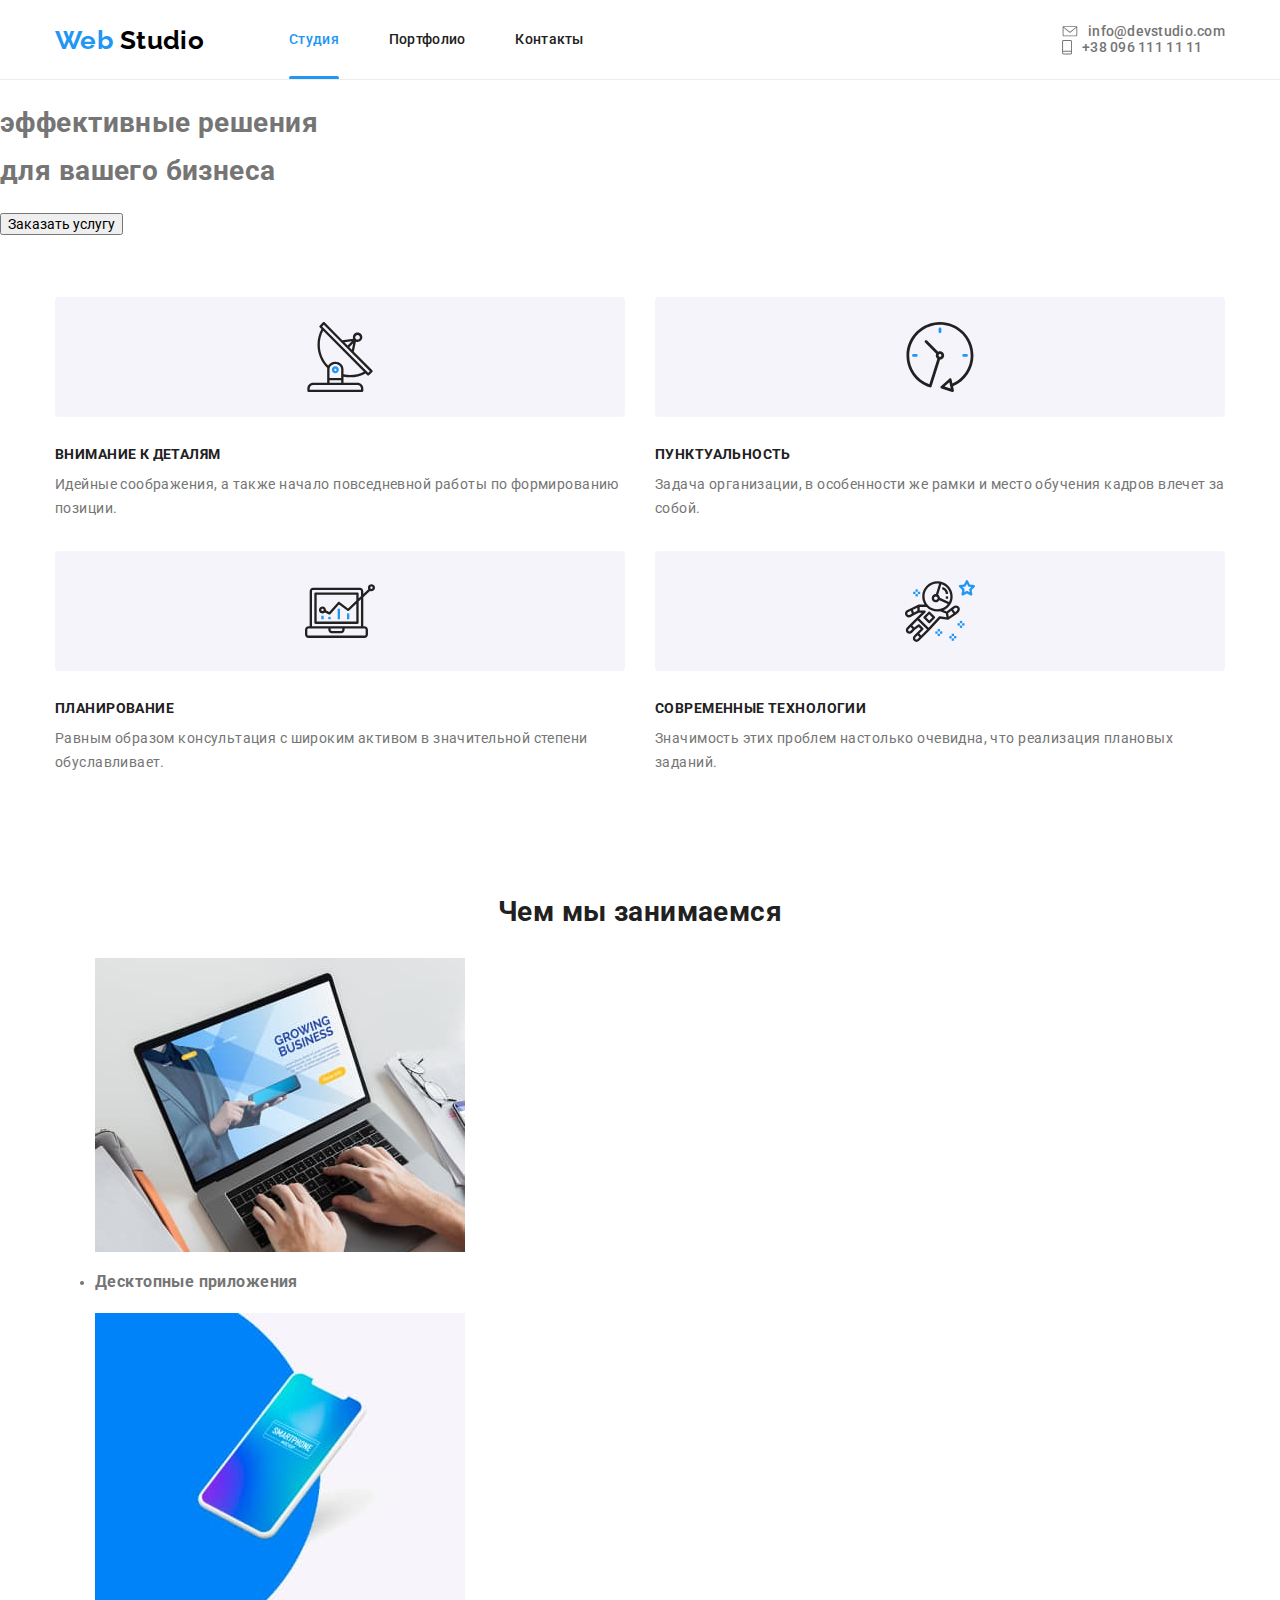
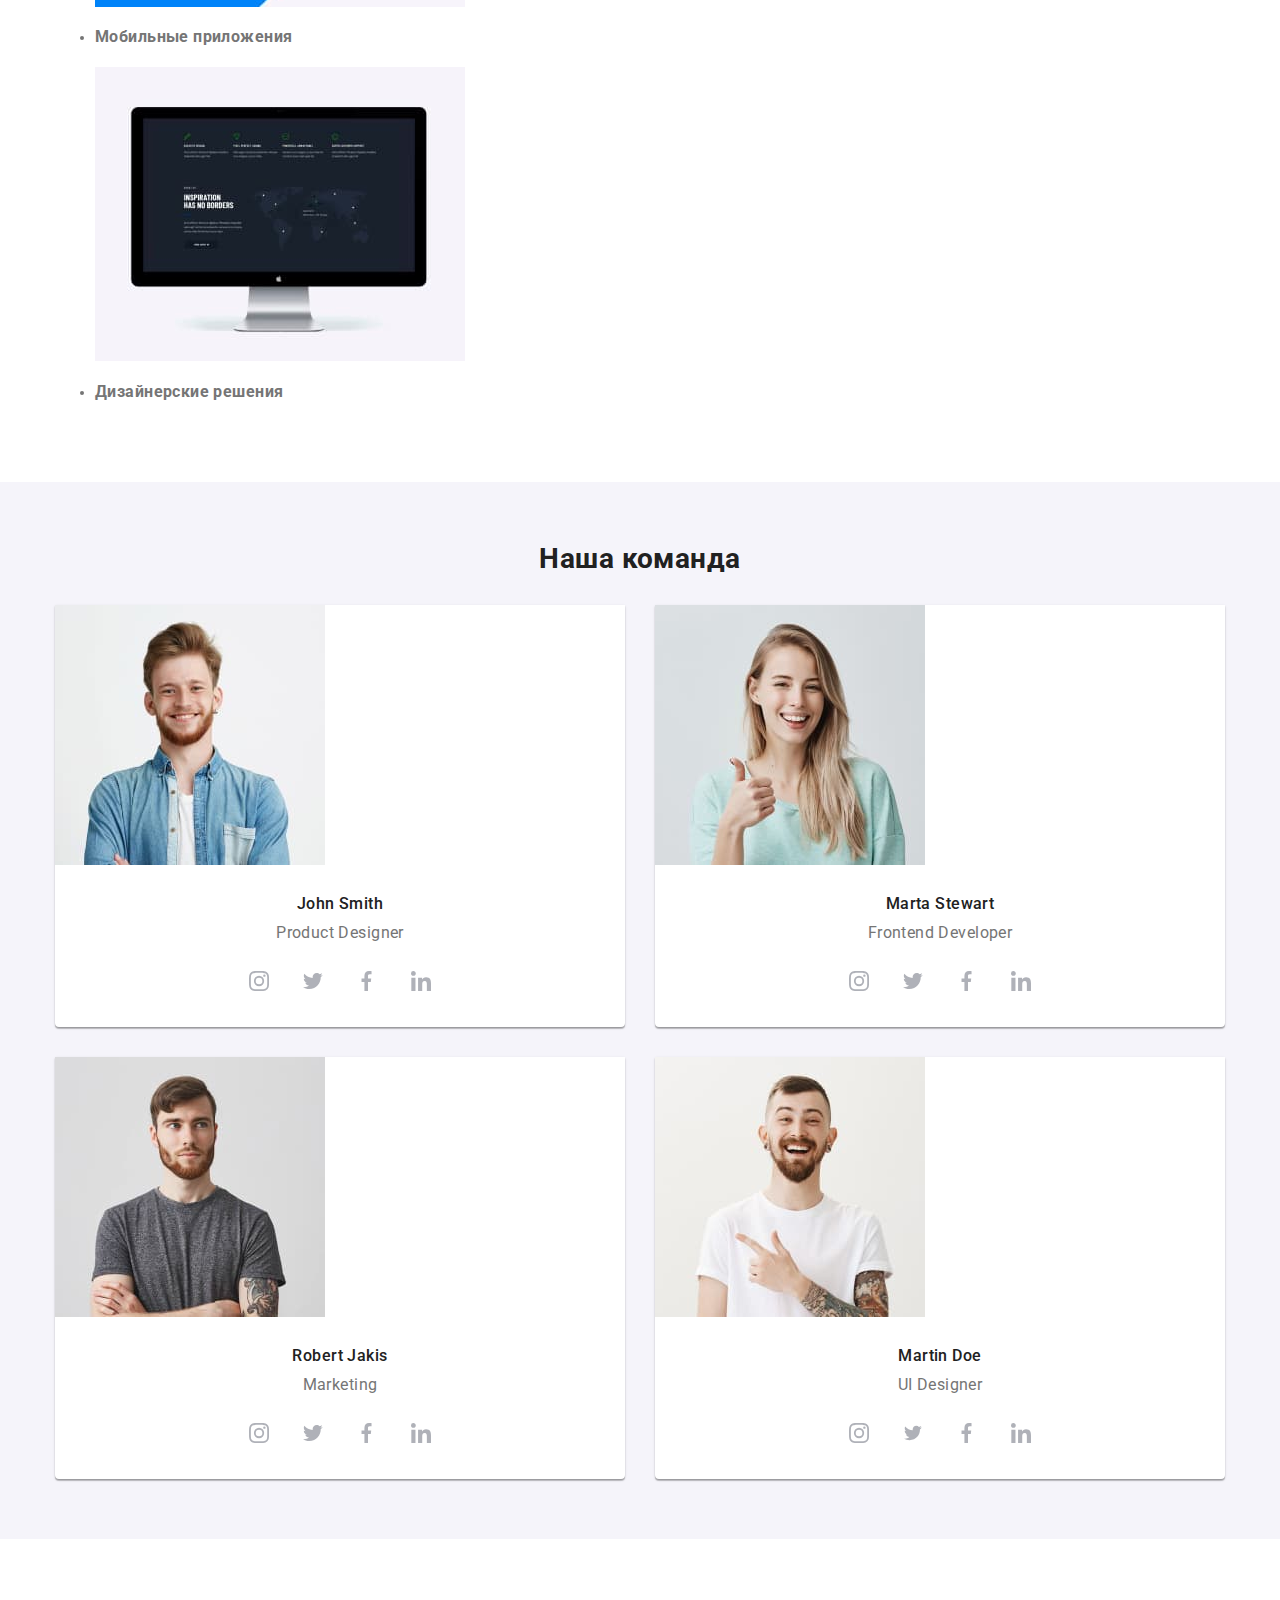
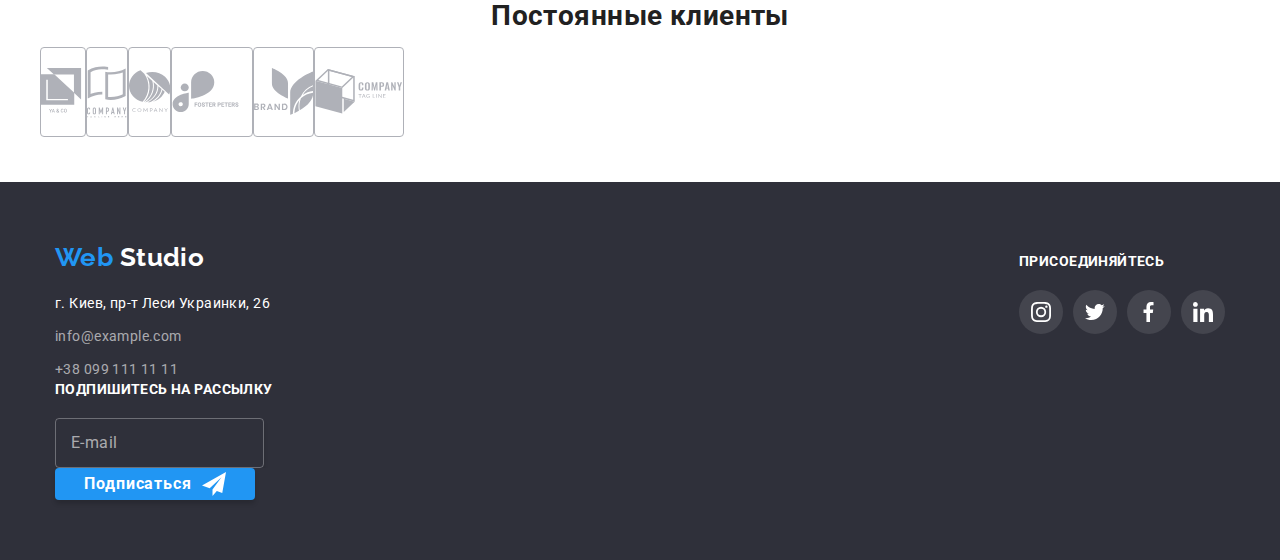
==== commit 45cd0a78: "Обновляет портфолио" ====
--- a/index.html
+++ b/index.html
@@ -431,52 +431,57 @@
     <footer class="footer">
       <div class="container">
         <div class="footer-content">
-          <div class="footer-contacts">
-            <a href="./index.html" class="footer-logo link">
-              <span>Web</span> Studio</a
-            >
-            <address class="footer-address">
-              <p class="city-address">г. Киев, пр-т Леси Украинки, 26</p>
-              <a href="mailto:info@example.com" class="link"
-                >info@example.com</a
+          <div class="footer-all-info">
+            <div class="footer-contacts">
+              <a href="./index.html" class="footer-logo link">
+                <span>Web</span> Studio</a
               >
-              <a href="phone:+380991111111" class="link">+38 099 111 11 11</a>
-            </address>
+              <address class="footer-address">
+                <p class="city-address">г. Киев, пр-т Леси Украинки, 26</p>
+                <a href="mailto:info@example.com" class="link"
+                  >info@example.com</a
+                >
+                <a href="phone:+380991111111" class="link">+38 099 111 11 11</a>
+              </address>
+            </div>
+            <div class="join-social-networks">
+              <p class="footer-call-to-action">присоединяйтесь</p>
+              <ul class="list footer-social-networks">
+                <li class="soc-item">
+                  <a
+                    href=""
+                    aria-label="Ссылка на Instagram"
+                    class="soc-button"
+                  >
+                    <svg width="20" height="20">
+                      <use href="./images/sprite4.svg#icon-instagram"></use>
+                    </svg>
+                  </a>
+                </li>
+                <li class="soc-item">
+                  <a href="" aria-label="Ссылка на Twitter" class="soc-button">
+                    <svg width="20" height="20">
+                      <use href="./images/sprite4.svg#icon-twitter"></use>
+                    </svg>
+                  </a>
+                </li>
+                <li class="soc-item">
+                  <a href="" aria-label="Ссылка на Facebook" class="soc-button">
+                    <svg width="20" height="20">
+                      <use href="./images/sprite4.svg#icon-facebook"></use>
+                    </svg>
+                  </a>
+                </li>
+                <li class="soc-item">
+                  <a href="" aria-label="Ссылка на LinkedIn" class="soc-button"
+                    ><svg width="20" height="20">
+                      <use href="./images/sprite4.svg#icon-linkedin"></use>
+                    </svg>
+                  </a>
+                </li>
+              </ul>
+            </div>
           </div>
-          <div class="join-social-networks">
-            <p class="footer-call-to-action">присоединяйтесь</p>
-            <ul class="list footer-social-networks">
-              <li class="soc-item">
-                <a href="" aria-label="Ссылка на Instagram" class="soc-button">
-                  <svg width="20" height="20">
-                    <use href="./images/sprite4.svg#icon-instagram"></use>
-                  </svg>
-                </a>
-              </li>
-              <li class="soc-item">
-                <a href="" aria-label="Ссылка на Twitter" class="soc-button">
-                  <svg width="20" height="20">
-                    <use href="./images/sprite4.svg#icon-twitter"></use>
-                  </svg>
-                </a>
-              </li>
-              <li class="soc-item">
-                <a href="" aria-label="Ссылка на Facebook" class="soc-button">
-                  <svg width="20" height="20">
-                    <use href="./images/sprite4.svg#icon-facebook"></use>
-                  </svg>
-                </a>
-              </li>
-              <li class="soc-item">
-                <a href="" aria-label="Ссылка на LinkedIn" class="soc-button"
-                  ><svg width="20" height="20">
-                    <use href="./images/sprite4.svg#icon-linkedin"></use>
-                  </svg>
-                </a>
-              </li>
-            </ul>
-          </div>
-
           <div class="subscribe">
             <p class="footer-call-to-action">подпишитесь на рассылку</p>
 
--- a/css/main.min.css
+++ b/css/main.min.css
@@ -1,2 +1,2 @@
-.visually-hidden{position:absolute;width:1px;height:1px;margin:-1px;border:0;padding:0;clip:rect(0 0 0 0);overflow:hidden}.header-logo,.site-nav .link,.footer-logo,.footer-address .link{text-decoration:none}.site-nav,.features-list,.team-list,.social-networks-list,.clients-list,.join-social-networks .footer-social-networks{padding:0;margin:0;list-style:none}.button-send{display:inline-block;text-align:center;border-radius:4px;border:0;color:#212121;background-color:#f5f4fa}.header-logo,.footer-logo{display:inline-block;font-weight:700;font-size:24px;line-height:1.17}body{background-color:#fff;color:#757575;font-family:Roboto,sans-serif;font-weight:400;font-size:14px;line-height:1.71;letter-spacing:0.03em}img{display:block;max-width:100%;height:auto}body.modal-open{overflow:hidden}.container{margin-left:auto;margin-right:auto;padding-left:15px;padding-right:15px;outline:2px solid tomato}@media screen and (min-width: 480px){.container{width:480px}}@media screen and (min-width: 768px){.container{width:768px}}@media screen and (min-width: 1200px){.container{width:1200px}}.header{position:relative}.header-logo{color:#000;font-family:Raleway,sans-serif}@media screen and (max-width: 767px){.header-logo{padding-top:16px;padding-bottom:16px}}@media screen and (min-width: 1200px){.header-logo{font-size:26px;line-height:1.19}}.header-logo span{color:#2196f3}.site-nav{margin-bottom:60px}.site-nav .item:not(:last-child){margin-bottom:40px}.site-nav .link{display:block;color:#212121;font-weight:500;line-height:1.14;letter-spacing:0.02em;-webkit-transition:color 250ms cubic-bezier(0.4, 0, 0.2, 1);transition:color 250ms cubic-bezier(0.4, 0, 0.2, 1)}.site-nav .link:hover,.site-nav .link:focus{color:#2196f3}.site-nav .current{color:#2196f3;padding-bottom:12px}.current-item{position:relative}.link.current::after{content:"";position:absolute;bottom:0;left:0;width:100%;height:4px;border-radius:2px;background:#2196f3}.header .container{display:-webkit-box;display:-ms-flexbox;display:flex;-webkit-box-align:center;-ms-flex-align:center;align-items:center;-webkit-box-pack:justify;-ms-flex-pack:justify;justify-content:space-between;min-height:60px}.menu-button{display:-webkit-inline-box;display:-ms-inline-flexbox;display:inline-flex;margin:0;padding:0;border:none;background-color:transparent}@media screen and (min-width: 768px){.menu-button{display:none}}.menu-button .icon-cross{display:none}.menu-button.is-open .icon-cross{display:block}.menu-button.is-open .icon-menu{display:none}.menu-container{background-color:palegoldenrod;padding:60px;text-align:center}@media screen and (max-width: 767px){.menu-container{display:none;position:absolute;top:100%;left:0;width:100%}.menu-container.is-open{display:block}}@media screen and (min-width: 768px){.menu-container{display:-webkit-box;display:-ms-flexbox;display:flex;-webkit-box-pack:justify;-ms-flex-pack:justify;justify-content:space-between;-webkit-box-flex:1;-ms-flex-positive:1;flex-grow:1}}.section{padding-top:60px;padding-bottom:60px}.section-title{margin-top:0;margin-bottom:30px;text-align:center;color:#212121;font-weight:700;font-size:28px;line-height:1.18}.item:not(:last-child){margin-bottom:30px}.features .title{margin-top:0;margin-bottom:10px;color:#212121;font-weight:700;font-size:14px;line-height:1.14;text-transform:uppercase}.features p{margin-top:0;margin-bottom:0}.features-icon{display:-webkit-box;display:-ms-flexbox;display:flex;-webkit-box-align:center;-ms-flex-align:center;align-items:center;-webkit-box-pack:center;-ms-flex-pack:center;justify-content:center;margin-bottom:30px;height:120px;border-radius:4px;background-color:#f5f4fa}@media screen and (max-width: 1199px){.areas{display:none}}.team{background-color:#f5f4fa}.team-list .item{-webkit-box-shadow:0px 2px 1px rgba(0,0,0,0.2),0px 1px 1px rgba(0,0,0,0.14),0px 1px 3px rgba(0,0,0,0.12);box-shadow:0px 2px 1px rgba(0,0,0,0.2),0px 1px 1px rgba(0,0,0,0.14),0px 1px 3px rgba(0,0,0,0.12);border-radius:0px 0px 4px 4px;overflow:hidden;background-color:#fff;text-align:center}.team-list .item:not(:last-child){margin-bottom:30px}.team-img{display:block;margin-bottom:30px}.team .name{margin-top:0;margin-bottom:10px;color:#212121;font-weight:500;font-size:16px;line-height:1.18}.team .profession{margin-top:0;margin-bottom:16px;font-size:16px;line-height:1.18}.social-networks-list{display:-webkit-box;display:-ms-flexbox;display:flex;padding-bottom:24px;-webkit-box-pack:center;-ms-flex-pack:center;justify-content:center}.social-networks-list .soc-item:not(:last-child){margin-right:10px}.soc-button{display:-webkit-box;display:-ms-flexbox;display:flex;-webkit-box-align:center;-ms-flex-align:center;align-items:center;-webkit-box-pack:center;-ms-flex-pack:center;justify-content:center;width:44px;height:44px;border-radius:50%;fill:#afb1b8;-webkit-transition:fill 250ms cubic-bezier(0.4, 0, 0.2, 1),background-color 250ms cubic-bezier(0.4, 0, 0.2, 1);transition:fill 250ms cubic-bezier(0.4, 0, 0.2, 1),background-color 250ms cubic-bezier(0.4, 0, 0.2, 1)}.soc-button:hover,.soc-button:focus{fill:#fff;background-color:#2196f3}.clients-list{display:-webkit-box;display:-ms-flexbox;display:flex;-ms-flex-wrap:wrap;flex-wrap:wrap;margin:-15px}@media screen and (max-width: 767px){.clients-list .item{width:calc((100% - 4 * 15px) / 2);margin:15px}}.client-icon{display:-webkit-box;display:-ms-flexbox;display:flex;-webkit-box-align:center;-ms-flex-align:center;align-items:center;-webkit-box-pack:center;-ms-flex-pack:center;justify-content:center;height:90px;fill:#afb1b8;border:1px solid #afb1b8;border-radius:4px;-webkit-transition:fill 250ms cubic-bezier(0.4, 0, 0.2, 1),border-color 250ms cubic-bezier(0.4, 0, 0.2, 1);transition:fill 250ms cubic-bezier(0.4, 0, 0.2, 1),border-color 250ms cubic-bezier(0.4, 0, 0.2, 1)}.client-icon:hover,.client-icon:focus{fill:#2196f3;border-color:#2196f3}@media screen and (max-width: 767px){.footer-content{text-align:center}}.footer{padding-top:60px;padding-bottom:60px;background-color:#2f303a}.join-social-networks .footer-social-networks{display:-webkit-box;display:-ms-flexbox;display:flex}@media screen and (max-width: 767px){.join-social-networks .footer-social-networks{-webkit-box-pack:center;-ms-flex-pack:center;justify-content:center;margin-bottom:60px}}.footer-social-networks .soc-button{display:-webkit-box;display:-ms-flexbox;display:flex;-webkit-box-align:center;-ms-flex-align:center;align-items:center;-webkit-box-pack:center;-ms-flex-pack:center;justify-content:center;height:44px;width:44px;background-color:rgba(255,255,255,0.1);border-radius:50%;fill:#fff;-webkit-transition:background-color 250ms cubic-bezier(0.4, 0, 0.2, 1);transition:background-color 250ms cubic-bezier(0.4, 0, 0.2, 1)}.footer-social-networks .soc-button:hover,.footer-social-networks .soc-button:focus{background-color:#2196f3}.footer-social-networks .soc-item:not(:last-child){margin-right:10px}.footer-logo{margin-bottom:20px;color:#fff;font-family:Raleway,sans-serif}@media screen and (min-width: 1200px){.footer-logo{font-size:26px;line-height:1.18}}.footer-logo span{color:#2196f3}.footer-address{display:-webkit-box;display:-ms-flexbox;display:flex;-webkit-box-orient:vertical;-webkit-box-direction:normal;-ms-flex-direction:column;flex-direction:column;color:#fff;font-style:normal;margin-bottom:60px}.footer-address .city-address{margin-top:0px;margin-bottom:9px}.footer-address .link{color:rgba(255,255,255,0.6);-webkit-transition:color 250ms cubic-bezier(0.4, 0, 0.2, 1);transition:color 250ms cubic-bezier(0.4, 0, 0.2, 1)}.footer-address .link:hover,.footer-address .link:focus{color:#2196f3}.footer-address .link:not(:last-child){margin-bottom:9px}.footer .footer-call-to-action{margin-top:0;margin-bottom:20px;color:#fff;font-weight:700;line-height:1.14;text-transform:uppercase}.subscribe-form .form-field{position:relative;overflow:hidden}@media screen and (max-width: 767px){.subscribe-form .form-field{margin-bottom:20px}}.subscribe-form .form-label{position:absolute;top:50%;left:16px;-webkit-transform:translateY(-50%);transform:translateY(-50%);-webkit-transition:-webkit-transform 250ms cubic-bezier(0.4, 0, 0.2, 1);transition:-webkit-transform 250ms cubic-bezier(0.4, 0, 0.2, 1);transition:transform 250ms cubic-bezier(0.4, 0, 0.2, 1);transition:transform 250ms cubic-bezier(0.4, 0, 0.2, 1), -webkit-transform 250ms cubic-bezier(0.4, 0, 0.2, 1);font-size:16px;line-height:1.25;letter-spacing:0.03em;color:rgba(255,255,255,0.6)}.subscribe-form .form-input{display:block;height:50px;background-color:transparent;border:1px solid rgba(255,255,255,0.3);-webkit-box-shadow:0px 4px 4px rgba(0,0,0,0.15);box-shadow:0px 4px 4px rgba(0,0,0,0.15);border-radius:4px;font-size:16px;line-height:1.25;letter-spacing:0.03em;color:rgba(255,255,255,0.6)}@media screen and (max-width: 767px){.subscribe-form .form-input{width:100%}}.subscribe-form .form-field:focus-within>.form-label{-webkit-transform:translateY(-50px);transform:translateY(-50px)}.subscribe-form .form-input:not(:placeholder-shown)+.form-label{-webkit-transform:translateY(-50px);transform:translateY(-50px)}.subscribe-button{display:-webkit-box;display:-ms-flexbox;display:flex;-webkit-box-align:center;-ms-flex-align:center;align-items:center;-webkit-box-pack:center;-ms-flex-pack:center;justify-content:center;border-radius:4px;min-width:200px;border:0;color:#fff;background-color:#2196f3;-webkit-box-shadow:0px 4px 4px rgba(0,0,0,0.15);box-shadow:0px 4px 4px rgba(0,0,0,0.15);font-weight:700;font-size:16px;line-height:1.88;letter-spacing:0.06em;cursor:pointer}@media screen and (max-width: 767px){.subscribe-button{margin-left:auto;margin-right:auto;padding:10px 29px}}.subscribe-icon{margin-left:10px}.backdrop{position:fixed;top:0;left:0;width:100%;height:100%;background-color:rgba(0,0,0,0.2);-webkit-transition:opacity 250ms cubic-bezier(0.4, 0, 0.2, 1);transition:opacity 250ms cubic-bezier(0.4, 0, 0.2, 1)}@media screen and (max-width: 767px){.backdrop{padding:93px 15px;overflow-y:scroll}}.backdrop.is-hidden{opacity:0;pointer-events:none}@media screen and (min-width: 768px){.backdrop.is-hidden .modal{-webkit-transform:translate(-50%, -50%) scale(1.2);transform:translate(-50%, -50%) scale(1.2)}}.modal{background-color:#fff;-webkit-box-shadow:0px 2px 1px rgba(0,0,0,0.2),0px 1px 1px rgba(0,0,0,0.14),0px 1px 3px rgba(0,0,0,0.12);box-shadow:0px 2px 1px rgba(0,0,0,0.2),0px 1px 1px rgba(0,0,0,0.14),0px 1px 3px rgba(0,0,0,0.12);border-radius:4px}@media screen and (max-width: 767px){.modal{max-width:450px;margin-left:auto;margin-right:auto;position:relative}}@media screen and (min-width: 768px){.modal{position:absolute;top:50%;left:50%;max-width:450px;width:100%;-webkit-transform:translate(-50%, -50%) scale(1);transform:translate(-50%, -50%) scale(1);-webkit-transition:-webkit-transform 250ms cubic-bezier(0.4, 0, 0.2, 1);transition:-webkit-transform 250ms cubic-bezier(0.4, 0, 0.2, 1);transition:transform 250ms cubic-bezier(0.4, 0, 0.2, 1);transition:transform 250ms cubic-bezier(0.4, 0, 0.2, 1), -webkit-transform 250ms cubic-bezier(0.4, 0, 0.2, 1)}}.form-call{padding:40px;color:#757575;font-size:14px;line-height:1.14;letter-spacing:0.01em}.form-title{margin:0 0 30px;font-weight:700;font-size:20px;line-height:1.15;text-align:center;letter-spacing:0.03em;color:#212121}.form-call .form-field{position:relative;display:block}.form-call .form-field:nth-child(-n+4){margin-bottom:28px}.form-call .form-label{position:absolute;top:50%;left:42px;-webkit-transform:translateY(-50%);transform:translateY(-50%);-webkit-transition:color 250ms cubic-bezier(0.4, 0, 0.2, 1),font-size 250ms cubic-bezier(0.4, 0, 0.2, 1),-webkit-transform 250ms cubic-bezier(0.4, 0, 0.2, 1);transition:color 250ms cubic-bezier(0.4, 0, 0.2, 1),font-size 250ms cubic-bezier(0.4, 0, 0.2, 1),-webkit-transform 250ms cubic-bezier(0.4, 0, 0.2, 1);transition:transform 250ms cubic-bezier(0.4, 0, 0.2, 1),color 250ms cubic-bezier(0.4, 0, 0.2, 1),font-size 250ms cubic-bezier(0.4, 0, 0.2, 1);transition:transform 250ms cubic-bezier(0.4, 0, 0.2, 1),color 250ms cubic-bezier(0.4, 0, 0.2, 1),font-size 250ms cubic-bezier(0.4, 0, 0.2, 1),-webkit-transform 250ms cubic-bezier(0.4, 0, 0.2, 1)}.form-call .form-input{width:100%;margin:0;padding:12px 42px;border:1px solid rgba(33,33,33,0.2);border-radius:4px;-webkit-transition:border-color 250ms cubic-bezier(0.4, 0, 0.2, 1);transition:border-color 250ms cubic-bezier(0.4, 0, 0.2, 1)}.form-call .form-input:focus{outline:none;border-color:#2196f3}.form-field.text-area{margin-bottom:20px}.form-input.comment{display:block;resize:none;padding:12px 16px}.form-call .comment-label{position:absolute;top:12px;left:16px;-webkit-transition:color 250ms cubic-bezier(0.4, 0, 0.2, 1),font-size 250ms cubic-bezier(0.4, 0, 0.2, 1),-webkit-transform 250ms cubic-bezier(0.4, 0, 0.2, 1);transition:color 250ms cubic-bezier(0.4, 0, 0.2, 1),font-size 250ms cubic-bezier(0.4, 0, 0.2, 1),-webkit-transform 250ms cubic-bezier(0.4, 0, 0.2, 1);transition:transform 250ms cubic-bezier(0.4, 0, 0.2, 1),color 250ms cubic-bezier(0.4, 0, 0.2, 1),font-size 250ms cubic-bezier(0.4, 0, 0.2, 1);transition:transform 250ms cubic-bezier(0.4, 0, 0.2, 1),color 250ms cubic-bezier(0.4, 0, 0.2, 1),font-size 250ms cubic-bezier(0.4, 0, 0.2, 1),-webkit-transform 250ms cubic-bezier(0.4, 0, 0.2, 1)}.policy{display:-webkit-box;display:-ms-flexbox;display:flex;-webkit-box-align:center;-ms-flex-align:center;align-items:center;-webkit-box-pack:center;-ms-flex-pack:center;justify-content:center;margin-bottom:30px}.policy-text{font-size:14px;line-height:1.71;letter-spacing:0.03em}.policy-link{color:#2196f3}.checkbox{margin-right:8px}.form-icon{position:absolute;top:50%;left:16px;-webkit-transform:translateY(-50%);transform:translateY(-50%);-webkit-transition:fill 250ms cubic-bezier(0.4, 0, 0.2, 1);transition:fill 250ms cubic-bezier(0.4, 0, 0.2, 1)}.form-field:focus-within>.form-icon{fill:#2196f3}.form-field:focus-within>.form-label,.form-input:not(:placeholder-shown)+.form-label{-webkit-transform:translateY(-38px) translateX(-26px);transform:translateY(-38px) translateX(-26px);color:#2196f3;font-size:12px}.form-field:focus-within>.comment-label,.form-input:not(:placeholder-shown)+.comment-label{-webkit-transform:translateY(-28px);transform:translateY(-28px);color:#2196f3;font-size:12px}.checkbox{position:absolute;width:1px;height:1px;margin:-1px;border:0;padding:0;clip:rect(0 0 0 0);overflow:hidden}.icon-check{display:inline-block;width:15px;height:15px;margin-right:8px;border-radius:2px;border:2px solid #212121;-webkit-transition:all 250ms cubic-bezier(0.4, 0, 0.2, 1);transition:all 250ms cubic-bezier(0.4, 0, 0.2, 1)}.checkbox:checked+.icon-check{border-color:#2196f3;background-color:#2196f3;border-radius:2px;background-image:url("../images/icon-check.svg");background-size:contain;background-origin:border-box}.button-send{display:-webkit-box;display:-ms-flexbox;display:flex;-webkit-box-align:center;-ms-flex-align:center;align-items:center;-webkit-box-pack:center;-ms-flex-pack:center;justify-content:center;margin-left:auto;margin-right:auto;cursor:pointer;padding:10px 32px;min-width:200px;font-weight:700;font-size:16px;line-height:1.88;letter-spacing:0.06em;-webkit-box-shadow:0px 4px 4px rgba(0,0,0,0.15);box-shadow:0px 4px 4px rgba(0,0,0,0.15);color:#fff;background-color:#2196f3}.button-close{position:absolute;top:8px;right:8px;display:-webkit-box;display:-ms-flexbox;display:flex;-webkit-box-align:center;-ms-flex-align:center;align-items:center;-webkit-box-pack:center;-ms-flex-pack:center;justify-content:center;height:30px;width:30px;background-color:#fff;border-radius:50%;border:1px solid rgba(0,0,0,0.1);-webkit-transition:fill 250ms cubic-bezier(0.4, 0, 0.2, 1);transition:fill 250ms cubic-bezier(0.4, 0, 0.2, 1)}.button-close:hover,.button-close:focus{fill:#2196f3}
+.visually-hidden{position:absolute;width:1px;height:1px;margin:-1px;border:0;padding:0;clip:rect(0 0 0 0);overflow:hidden}.header-logo,.site-nav .link,.header-contacts .link,.footer-logo,.footer-address .link,.portfolio .card{text-decoration:none}.site-nav,.header-contacts,.features-list,.team-list,.social-networks-list,.clients-list,.join-social-networks .footer-social-networks,.categories-list,.portfolio-list{padding:0;margin:0;list-style:none}.button-send,.portfolio .button{display:inline-block;text-align:center;border-radius:4px;border:0;color:#212121;background-color:#f5f4fa}.header-logo,.footer-logo{display:inline-block;font-weight:700;font-size:24px;line-height:1.17}body{background-color:#fff;color:#757575;font-family:Roboto,sans-serif;font-weight:400;font-size:14px;line-height:1.71;letter-spacing:0.03em}img{display:block;max-width:100%;height:auto}body.modal-open{overflow:hidden}.container{margin-left:auto;margin-right:auto;padding-left:15px;padding-right:15px}@media screen and (min-width: 480px){.container{width:480px}}@media screen and (min-width: 768px){.container{width:768px}}@media screen and (min-width: 1200px){.container{width:1200px}}.header{position:relative}.header::after{content:"";position:absolute;bottom:0;left:0;width:100%;height:1px;background:#ececec}.header-logo{color:#000;font-family:Raleway,sans-serif}@media screen and (max-width: 767px){.header-logo{padding-top:16px;padding-bottom:16px}}@media screen and (min-width: 1200px){.header-logo{font-size:26px;line-height:1.19}}.header-logo span{color:#2196f3}@media screen and (min-width: 768px){.site-nav{display:-webkit-box;display:-ms-flexbox;display:flex;margin-left:81px}}@media screen and (min-width: 1200px){.site-nav{margin-left:85px}}@media screen and (max-width: 767px){.site-nav{margin-bottom:60px}.site-nav .item:not(:last-child){margin-bottom:40px}}@media screen and (min-width: 768px){.site-nav .item:not(:last-child){margin-bottom:0;margin-right:50px}}.site-nav .link{display:block;color:#212121;font-weight:500;line-height:1.14;letter-spacing:0.02em;-webkit-transition:color 250ms cubic-bezier(0.4, 0, 0.2, 1);transition:color 250ms cubic-bezier(0.4, 0, 0.2, 1)}@media screen and (max-width: 767px){.site-nav .link{display:inline-block}}.site-nav .link:hover,.site-nav .link:focus{color:#2196f3}@media screen and (min-width: 768px){.site-nav .link{padding-top:32px;padding-bottom:32px}}.site-nav .current{color:#2196f3}@media screen and (max-width: 767px){.site-nav .current{padding-bottom:12px}}@media screen and (min-width: 768px){.site-nav .current{padding-bottom:32px}}.link.current{position:relative}.link.current::after{content:"";position:absolute;bottom:0;left:0;width:100%;height:4px;border-radius:2px;background:#2196f3}.header-contacts{margin-left:auto}@media screen and (min-width: 768px) and (max-width: 1199px){.header-contacts{text-align:left;padding-top:21px;padding-bottom:21px}.header-contacts .item:not(:last-child){margin-bottom:10px}}.header-contacts .link{display:-webkit-box;display:-ms-flexbox;display:flex;-webkit-box-align:center;-ms-flex-align:center;align-items:center;color:#757575;font-weight:500;line-height:1.14;letter-spacing:0.02em;fill:#757575;-webkit-transition:color 250ms cubic-bezier(0.4, 0, 0.2, 1);transition:color 250ms cubic-bezier(0.4, 0, 0.2, 1)}@media screen and (min-width: 768px) and (max-width: 1199px){.header-contacts .link{font-size:12px;line-height:1.17}}.header-contacts .link:hover,.header-contacts .link:focus{color:#2196f3;fill:#2196f3}.contacts-icon{margin-right:10px;-webkit-transition:fill 250ms cubic-bezier(0.4, 0, 0.2, 1);transition:fill 250ms cubic-bezier(0.4, 0, 0.2, 1)}.header .container{display:-webkit-box;display:-ms-flexbox;display:flex;-webkit-box-align:center;-ms-flex-align:center;align-items:center;-webkit-box-pack:justify;-ms-flex-pack:justify;justify-content:space-between;min-height:60px}.menu-button{display:-webkit-inline-box;display:-ms-inline-flexbox;display:inline-flex;margin:0;padding:0;border:none;background-color:transparent}@media screen and (min-width: 768px){.menu-button{display:none}}.menu-button .icon-cross{display:none;-webkit-transition:fill 250ms cubic-bezier(0.4, 0, 0.2, 1);transition:fill 250ms cubic-bezier(0.4, 0, 0.2, 1)}.menu-button .icon-cross:hover,.menu-button .icon-cross:focus{fill:#2196f3}.menu-button.is-open .icon-cross{display:block}.menu-button.is-open .icon-menu{display:none}.menu-button .icon-menu{-webkit-transition:fill 250ms cubic-bezier(0.4, 0, 0.2, 1);transition:fill 250ms cubic-bezier(0.4, 0, 0.2, 1)}.menu-button .icon-menu:hover,.menu-button .icon-menu:focus{fill:#2196f3}.menu-container{text-align:center;background-color:#fff}@media screen and (max-width: 767px){.menu-container{padding:60px;-webkit-box-shadow:0px 1px 3px rgba(0,0,0,0.16),0px 2px 4px rgba(0,0,0,0.08),0px 4px 8px rgba(0,0,0,0.04);box-shadow:0px 1px 3px rgba(0,0,0,0.16),0px 2px 4px rgba(0,0,0,0.08),0px 4px 8px rgba(0,0,0,0.04);display:none;position:absolute;top:100%;left:0;width:100%;font-weight:500;font-size:18px;line-height:1.17;letter-spacing:0.02em}.menu-container.is-open{display:block;z-index:2}}@media screen and (min-width: 768px){.menu-container{display:-webkit-box;display:-ms-flexbox;display:flex;-webkit-box-align:center;-ms-flex-align:center;align-items:center;-webkit-box-pack:justify;-ms-flex-pack:justify;justify-content:space-between;-webkit-box-flex:1;-ms-flex-positive:1;flex-grow:1;padding:0}}.section{padding-top:60px;padding-bottom:60px}.section-title{margin-top:0;margin-bottom:30px;text-align:center;color:#212121;font-weight:700;font-size:28px;line-height:1.18}@media screen and (min-width: 768px){.features-list{display:-webkit-box;display:-ms-flexbox;display:flex;-ms-flex-wrap:wrap;flex-wrap:wrap;margin:-15px}}@media screen and (max-width: 767px){.item:not(:last-child){margin-bottom:30px}}@media screen and (min-width: 768px){.features-list .item{width:calc((100% - 4 * 15px) / 2);margin:15px}}.features .title{margin-top:0;margin-bottom:10px;color:#212121;font-weight:700;font-size:14px;line-height:1.14;text-transform:uppercase}.features p{margin-top:0;margin-bottom:0}.features-icon{display:-webkit-box;display:-ms-flexbox;display:flex;-webkit-box-align:center;-ms-flex-align:center;align-items:center;-webkit-box-pack:center;-ms-flex-pack:center;justify-content:center;margin-bottom:30px;height:120px;border-radius:4px;background-color:#f5f4fa}@media screen and (max-width: 1199px){.areas{display:none}}.team{background-color:#f5f4fa}@media screen and (min-width: 768px){.team-list{display:-webkit-box;display:-ms-flexbox;display:flex;-ms-flex-wrap:wrap;flex-wrap:wrap;margin:-15px}}.team-list .item{-webkit-box-shadow:0px 2px 1px rgba(0,0,0,0.2),0px 1px 1px rgba(0,0,0,0.14),0px 1px 3px rgba(0,0,0,0.12);box-shadow:0px 2px 1px rgba(0,0,0,0.2),0px 1px 1px rgba(0,0,0,0.14),0px 1px 3px rgba(0,0,0,0.12);border-radius:0px 0px 4px 4px;overflow:hidden;background-color:#fff;text-align:center}@media screen and (max-width: 767px){.team-list .item:not(:last-child){margin-bottom:30px}}@media screen and (min-width: 768px){.team-list .item{width:calc((100% - 4 * 15px) / 2);margin:15px}}.team-img{display:block;margin-bottom:30px}.team .name{margin-top:0;margin-bottom:10px;color:#212121;font-weight:500;font-size:16px;line-height:1.18}.team .profession{margin-top:0;margin-bottom:16px;font-size:16px;line-height:1.18}.social-networks-list{display:-webkit-box;display:-ms-flexbox;display:flex;padding-bottom:24px;-webkit-box-pack:center;-ms-flex-pack:center;justify-content:center}.social-networks-list .soc-item:not(:last-child){margin-right:10px}.soc-button{display:-webkit-box;display:-ms-flexbox;display:flex;-webkit-box-align:center;-ms-flex-align:center;align-items:center;-webkit-box-pack:center;-ms-flex-pack:center;justify-content:center;width:44px;height:44px;border-radius:50%;fill:#afb1b8;-webkit-transition:fill 250ms cubic-bezier(0.4, 0, 0.2, 1),background-color 250ms cubic-bezier(0.4, 0, 0.2, 1);transition:fill 250ms cubic-bezier(0.4, 0, 0.2, 1),background-color 250ms cubic-bezier(0.4, 0, 0.2, 1)}.soc-button:hover,.soc-button:focus{fill:#fff;background-color:#2196f3}.clients-list{display:-webkit-box;display:-ms-flexbox;display:flex;-ms-flex-wrap:wrap;flex-wrap:wrap;margin:-15px}@media screen and (max-width: 767px){.clients-list .item{width:calc((100% - 4 * 15px) / 2);margin:15px}}@media screen and (min-width: 768px) and (max-width: 1199px){.clients-list .item{width:calc((100% - 6 * 15px) / 3);margin:15px}}.client-icon{display:-webkit-box;display:-ms-flexbox;display:flex;-webkit-box-align:center;-ms-flex-align:center;align-items:center;-webkit-box-pack:center;-ms-flex-pack:center;justify-content:center;height:90px;fill:#afb1b8;border:1px solid #afb1b8;border-radius:4px;-webkit-transition:fill 250ms cubic-bezier(0.4, 0, 0.2, 1),border-color 250ms cubic-bezier(0.4, 0, 0.2, 1);transition:fill 250ms cubic-bezier(0.4, 0, 0.2, 1),border-color 250ms cubic-bezier(0.4, 0, 0.2, 1)}.client-icon:hover,.client-icon:focus{fill:#2196f3;border-color:#2196f3}@media screen and (max-width: 767px){.footer-content{text-align:center}}@media screen and (min-width: 768px){.footer-all-info{display:-webkit-box;display:-ms-flexbox;display:flex;-webkit-box-pack:justify;-ms-flex-pack:justify;justify-content:space-between;-webkit-box-align:baseline;-ms-flex-align:baseline;align-items:baseline}}@media screen and (min-width: 768px) and (max-width: 1199px){.footer-all-info{margin-bottom:60px}}.footer{padding-top:60px;padding-bottom:60px;background-color:#2f303a}@media screen and (min-width: 768px) and (max-width: 1199px){.footer-contacts{text-align:center}}.join-social-networks .footer-social-networks{display:-webkit-box;display:-ms-flexbox;display:flex}@media screen and (max-width: 767px){.join-social-networks .footer-social-networks{-webkit-box-pack:center;-ms-flex-pack:center;justify-content:center;margin-bottom:60px}}.footer-social-networks .soc-button{display:-webkit-box;display:-ms-flexbox;display:flex;-webkit-box-align:center;-ms-flex-align:center;align-items:center;-webkit-box-pack:center;-ms-flex-pack:center;justify-content:center;height:44px;width:44px;background-color:rgba(255,255,255,0.1);border-radius:50%;fill:#fff;-webkit-transition:background-color 250ms cubic-bezier(0.4, 0, 0.2, 1);transition:background-color 250ms cubic-bezier(0.4, 0, 0.2, 1)}.footer-social-networks .soc-button:hover,.footer-social-networks .soc-button:focus{background-color:#2196f3}.footer-social-networks .soc-item:not(:last-child){margin-right:10px}@media screen and (min-width: 768px) and (max-width: 1199px){.join-social-networks{text-align:center}}.footer-logo{margin-bottom:20px;color:#fff;font-family:Raleway,sans-serif}@media screen and (min-width: 1200px){.footer-logo{font-size:26px;line-height:1.18}}.footer-logo span{color:#2196f3}.footer-address{display:-webkit-box;display:-ms-flexbox;display:flex;-webkit-box-orient:vertical;-webkit-box-direction:normal;-ms-flex-direction:column;flex-direction:column;color:#fff;font-style:normal}@media screen and (max-width: 767px){.footer-address{margin-bottom:60px}}.footer-address .city-address{margin-top:0px;margin-bottom:9px}@media screen and (max-width: 1199px){.footer-address .city-address{margin-bottom:8px}}.footer-address .link{color:rgba(255,255,255,0.6);-webkit-transition:color 250ms cubic-bezier(0.4, 0, 0.2, 1);transition:color 250ms cubic-bezier(0.4, 0, 0.2, 1)}.footer-address .link:hover,.footer-address .link:focus{color:#2196f3}.footer-address .link:not(:last-child){margin-bottom:9px}@media screen and (max-width: 1199px){.footer-address .link:not(:last-child){margin-bottom:8px}}.footer .footer-call-to-action{margin-top:0;margin-bottom:20px;color:#fff;font-weight:700;line-height:1.14;text-transform:uppercase}@media screen and (min-width: 768px) and (max-width: 1199px){.subscribe-form{display:-webkit-box;display:-ms-flexbox;display:flex;-webkit-box-orient:vertical;-webkit-box-direction:normal;-ms-flex-direction:column;flex-direction:column;-webkit-box-align:center;-ms-flex-align:center;align-items:center}}@media screen and (min-width: 768px) and (max-width: 1199px){.subscribe .footer-call-to-action{text-align:center}}.subscribe-form .form-field{position:relative;overflow:hidden}@media screen and (max-width: 1199px){.subscribe-form .form-field{margin-bottom:20px}}.subscribe-form .form-label{position:absolute;top:50%;left:16px;-webkit-transform:translateY(-50%);transform:translateY(-50%);-webkit-transition:-webkit-transform 250ms cubic-bezier(0.4, 0, 0.2, 1);transition:-webkit-transform 250ms cubic-bezier(0.4, 0, 0.2, 1);transition:transform 250ms cubic-bezier(0.4, 0, 0.2, 1);transition:transform 250ms cubic-bezier(0.4, 0, 0.2, 1), -webkit-transform 250ms cubic-bezier(0.4, 0, 0.2, 1);font-size:16px;line-height:1.25;letter-spacing:0.03em;color:rgba(255,255,255,0.6)}.subscribe-form .form-input{display:block;height:50px;background-color:transparent;border:1px solid rgba(255,255,255,0.3);-webkit-box-shadow:0px 4px 4px rgba(0,0,0,0.15);box-shadow:0px 4px 4px rgba(0,0,0,0.15);border-radius:4px;font-size:16px;line-height:1.25;letter-spacing:0.03em;color:rgba(255,255,255,0.6)}@media screen and (max-width: 767px){.subscribe-form .form-input{width:100%}}@media screen and (min-width: 768px) and (max-width: 1199px){.subscribe-form .form-input{width:450px}}.subscribe-form .form-field:focus-within>.form-label{-webkit-transform:translateY(-50px);transform:translateY(-50px)}.subscribe-form .form-input:not(:placeholder-shown)+.form-label{-webkit-transform:translateY(-50px);transform:translateY(-50px)}.subscribe-button{display:-webkit-box;display:-ms-flexbox;display:flex;-webkit-box-align:center;-ms-flex-align:center;align-items:center;-webkit-box-pack:center;-ms-flex-pack:center;justify-content:center;border-radius:4px;min-width:200px;border:0;color:#fff;background-color:#2196f3;-webkit-box-shadow:0px 4px 4px rgba(0,0,0,0.15);box-shadow:0px 4px 4px rgba(0,0,0,0.15);font-weight:700;font-size:16px;line-height:1.88;letter-spacing:0.06em;cursor:pointer}@media screen and (max-width: 1199px){.subscribe-button{margin-left:auto;margin-right:auto;padding:10px 29px}}.subscribe-icon{margin-left:10px}.backdrop{position:fixed;top:0;left:0;width:100%;height:100%;background-color:rgba(0,0,0,0.2);-webkit-transition:opacity 250ms cubic-bezier(0.4, 0, 0.2, 1);transition:opacity 250ms cubic-bezier(0.4, 0, 0.2, 1)}@media screen and (max-width: 767px){.backdrop{padding:93px 15px;overflow-y:scroll}}.backdrop.is-hidden{opacity:0;pointer-events:none}@media screen and (min-width: 768px){.backdrop.is-hidden .modal{-webkit-transform:translate(-50%, -50%) scale(1.2);transform:translate(-50%, -50%) scale(1.2)}}.modal{background-color:#fff;-webkit-box-shadow:0px 2px 1px rgba(0,0,0,0.2),0px 1px 1px rgba(0,0,0,0.14),0px 1px 3px rgba(0,0,0,0.12);box-shadow:0px 2px 1px rgba(0,0,0,0.2),0px 1px 1px rgba(0,0,0,0.14),0px 1px 3px rgba(0,0,0,0.12);border-radius:4px}@media screen and (max-width: 767px){.modal{max-width:450px;margin-left:auto;margin-right:auto;position:relative}}@media screen and (min-width: 768px){.modal{position:absolute;top:50%;left:50%;max-width:450px;width:100%;-webkit-transform:translate(-50%, -50%) scale(1);transform:translate(-50%, -50%) scale(1);-webkit-transition:-webkit-transform 250ms cubic-bezier(0.4, 0, 0.2, 1);transition:-webkit-transform 250ms cubic-bezier(0.4, 0, 0.2, 1);transition:transform 250ms cubic-bezier(0.4, 0, 0.2, 1);transition:transform 250ms cubic-bezier(0.4, 0, 0.2, 1), -webkit-transform 250ms cubic-bezier(0.4, 0, 0.2, 1)}}.form-call{padding:40px;color:#757575;font-size:14px;line-height:1.14;letter-spacing:0.01em}.form-title{margin:0 0 30px;font-weight:700;font-size:20px;line-height:1.5;text-align:center;letter-spacing:0.03em;color:#212121}@media screen and (min-width: 1200px){.form-title{line-height:1.15}}.form-call .form-field{position:relative;display:block}.form-call .form-field:nth-child(-n+4){margin-bottom:28px}.form-call .form-label{position:absolute;top:50%;left:42px;-webkit-transform:translateY(-50%);transform:translateY(-50%);-webkit-transition:color 250ms cubic-bezier(0.4, 0, 0.2, 1),font-size 250ms cubic-bezier(0.4, 0, 0.2, 1),-webkit-transform 250ms cubic-bezier(0.4, 0, 0.2, 1);transition:color 250ms cubic-bezier(0.4, 0, 0.2, 1),font-size 250ms cubic-bezier(0.4, 0, 0.2, 1),-webkit-transform 250ms cubic-bezier(0.4, 0, 0.2, 1);transition:transform 250ms cubic-bezier(0.4, 0, 0.2, 1),color 250ms cubic-bezier(0.4, 0, 0.2, 1),font-size 250ms cubic-bezier(0.4, 0, 0.2, 1);transition:transform 250ms cubic-bezier(0.4, 0, 0.2, 1),color 250ms cubic-bezier(0.4, 0, 0.2, 1),font-size 250ms cubic-bezier(0.4, 0, 0.2, 1),-webkit-transform 250ms cubic-bezier(0.4, 0, 0.2, 1)}.form-call .form-input{width:100%;margin:0;padding:12px 42px;border:1px solid rgba(33,33,33,0.2);border-radius:4px;-webkit-transition:border-color 250ms cubic-bezier(0.4, 0, 0.2, 1);transition:border-color 250ms cubic-bezier(0.4, 0, 0.2, 1)}.form-call .form-input:focus{outline:none;border-color:#2196f3}.form-field.text-area{margin-bottom:20px}.form-input.comment{display:block;resize:none;padding:12px 16px}.form-call .comment-label{position:absolute;top:12px;left:16px;-webkit-transition:color 250ms cubic-bezier(0.4, 0, 0.2, 1),font-size 250ms cubic-bezier(0.4, 0, 0.2, 1),-webkit-transform 250ms cubic-bezier(0.4, 0, 0.2, 1);transition:color 250ms cubic-bezier(0.4, 0, 0.2, 1),font-size 250ms cubic-bezier(0.4, 0, 0.2, 1),-webkit-transform 250ms cubic-bezier(0.4, 0, 0.2, 1);transition:transform 250ms cubic-bezier(0.4, 0, 0.2, 1),color 250ms cubic-bezier(0.4, 0, 0.2, 1),font-size 250ms cubic-bezier(0.4, 0, 0.2, 1);transition:transform 250ms cubic-bezier(0.4, 0, 0.2, 1),color 250ms cubic-bezier(0.4, 0, 0.2, 1),font-size 250ms cubic-bezier(0.4, 0, 0.2, 1),-webkit-transform 250ms cubic-bezier(0.4, 0, 0.2, 1)}.policy{display:-webkit-box;display:-ms-flexbox;display:flex;-webkit-box-align:center;-ms-flex-align:center;align-items:center;-webkit-box-pack:center;-ms-flex-pack:center;justify-content:center;margin-bottom:30px}.policy-text{font-size:12px;line-height:1.17}@media screen and (min-width: 1200px){.policy-text{font-size:14px;line-height:1.71}}.policy-link{color:#2196f3}.checkbox{margin-right:8px}.form-icon{position:absolute;top:50%;left:16px;-webkit-transform:translateY(-50%);transform:translateY(-50%);-webkit-transition:fill 250ms cubic-bezier(0.4, 0, 0.2, 1);transition:fill 250ms cubic-bezier(0.4, 0, 0.2, 1)}.form-field:focus-within>.form-icon{fill:#2196f3}.form-field:focus-within>.form-label,.form-input:not(:placeholder-shown)+.form-label{-webkit-transform:translateY(-38px) translateX(-26px);transform:translateY(-38px) translateX(-26px);color:#2196f3;font-size:12px}.form-field:focus-within>.comment-label,.form-input:not(:placeholder-shown)+.comment-label{-webkit-transform:translateY(-28px);transform:translateY(-28px);color:#2196f3;font-size:12px}.checkbox{position:absolute;width:1px;height:1px;margin:-1px;border:0;padding:0;clip:rect(0 0 0 0);overflow:hidden}.icon-check{display:inline-block;width:15px;height:15px;margin-right:8px;border-radius:2px;border:2px solid #212121;-webkit-transition:all 250ms cubic-bezier(0.4, 0, 0.2, 1);transition:all 250ms cubic-bezier(0.4, 0, 0.2, 1)}.checkbox:checked+.icon-check{border-color:#2196f3;background-color:#2196f3;border-radius:2px;background-image:url("../images/icon-check.svg");background-size:contain;background-origin:border-box}.button-send{display:-webkit-box;display:-ms-flexbox;display:flex;-webkit-box-align:center;-ms-flex-align:center;align-items:center;-webkit-box-pack:center;-ms-flex-pack:center;justify-content:center;margin-left:auto;margin-right:auto;cursor:pointer;padding:10px 32px;min-width:200px;font-weight:700;font-size:16px;line-height:1.88;letter-spacing:0.06em;-webkit-box-shadow:0px 4px 4px rgba(0,0,0,0.15);box-shadow:0px 4px 4px rgba(0,0,0,0.15);color:#fff;background-color:#2196f3}.button-close{position:absolute;top:8px;right:8px;display:-webkit-box;display:-ms-flexbox;display:flex;-webkit-box-align:center;-ms-flex-align:center;align-items:center;-webkit-box-pack:center;-ms-flex-pack:center;justify-content:center;height:30px;width:30px;background-color:#fff;border-radius:50%;border:1px solid rgba(0,0,0,0.1);-webkit-transition:fill 250ms cubic-bezier(0.4, 0, 0.2, 1);transition:fill 250ms cubic-bezier(0.4, 0, 0.2, 1)}.button-close:hover,.button-close:focus{fill:#2196f3}@media screen and (max-width: 767px){.categories-list{display:-webkit-box;display:-ms-flexbox;display:flex;-ms-flex-wrap:wrap;flex-wrap:wrap;margin-bottom:40px}.categories-list .item:not(:last-child){margin-right:8px}.categories-list .item:nth-child(-n+3){margin-bottom:15px}.categories-list .item:nth-last-child(-n+2){margin-bottom:0}}@media screen and (min-width: 768px){.categories-list{display:-webkit-box;display:-ms-flexbox;display:flex;-webkit-box-align:center;-ms-flex-align:center;align-items:center;-webkit-box-pack:center;-ms-flex-pack:center;justify-content:center}.categories-list .item+.item{margin-left:8px}}@media screen and (min-width: 768px) and (min-width: 768px) and (max-width: 1199px){.categories-list{margin-bottom:30px}}@media screen and (min-width: 768px) and (min-width: 1200px){.categories-list{margin-bottom:50px}}@media screen and (min-width: 768px){.portfolio-list{display:-webkit-box;display:-ms-flexbox;display:flex;-ms-flex-wrap:wrap;flex-wrap:wrap}}@media screen and (min-width: 768px) and (max-width: 1199px){.portfolio-list{margin:-15px}}@media screen and (min-width: 768px) and (max-width: 1199px){.portfolio-list .item{width:calc((100% - 4 * 15px) / 2);margin:15px}}.portfolio .button{padding:6px 22px;min-width:73px;font-weight:500;font-size:16px;line-height:1.63;letter-spacing:0.03em;-webkit-transition:color 250ms cubic-bezier(0.4, 0, 0.2, 1),background-color 250ms cubic-bezier(0.4, 0, 0.2, 1),-webkit-box-shadow 250ms cubic-bezier(0.4, 0, 0.2, 1);transition:color 250ms cubic-bezier(0.4, 0, 0.2, 1),background-color 250ms cubic-bezier(0.4, 0, 0.2, 1),-webkit-box-shadow 250ms cubic-bezier(0.4, 0, 0.2, 1);transition:color 250ms cubic-bezier(0.4, 0, 0.2, 1),background-color 250ms cubic-bezier(0.4, 0, 0.2, 1),box-shadow 250ms cubic-bezier(0.4, 0, 0.2, 1);transition:color 250ms cubic-bezier(0.4, 0, 0.2, 1),background-color 250ms cubic-bezier(0.4, 0, 0.2, 1),box-shadow 250ms cubic-bezier(0.4, 0, 0.2, 1),-webkit-box-shadow 250ms cubic-bezier(0.4, 0, 0.2, 1)}.portfolio .button:hover,.portfolio .button:focus{color:#fff;background-color:#2196f3;-webkit-box-shadow:0px 2px 2px rgba(0,0,0,0.12),0px 1px 2px rgba(0,0,0,0.08),0px 3px 1px rgba(0,0,0,0.1);box-shadow:0px 2px 2px rgba(0,0,0,0.12),0px 1px 2px rgba(0,0,0,0.08),0px 3px 1px rgba(0,0,0,0.1)}.portfolio .card{display:-webkit-box;display:-ms-flexbox;display:flex;-webkit-box-orient:vertical;-webkit-box-direction:normal;-ms-flex-direction:column;flex-direction:column;-webkit-box-flex:1;-ms-flex-positive:1;flex-grow:1;overflow:hidden;height:100%;-webkit-transition:-webkit-box-shadow 250ms cubic-bezier(0.4, 0, 0.2, 1);transition:-webkit-box-shadow 250ms cubic-bezier(0.4, 0, 0.2, 1);transition:box-shadow 250ms cubic-bezier(0.4, 0, 0.2, 1);transition:box-shadow 250ms cubic-bezier(0.4, 0, 0.2, 1), -webkit-box-shadow 250ms cubic-bezier(0.4, 0, 0.2, 1)}.portfolio .card:hover,.portfolio .card:focus{-webkit-box-shadow:1px 4px 6px rgba(0,0,0,0.16),0px 4px 4px rgba(0,0,0,0.06),0px 1px 1px rgba(0,0,0,0.12);box-shadow:1px 4px 6px rgba(0,0,0,0.16),0px 4px 4px rgba(0,0,0,0.06),0px 1px 1px rgba(0,0,0,0.12)}.card-content{padding:20px 24px;background-color:#fff;border:1px solid #eee;border-top:0}.card-content .name{margin-top:0;margin-bottom:4px;color:#212121;font-weight:700;font-size:18px;line-height:2;letter-spacing:0.06em}.card-content .type{margin-top:0;margin-bottom:0;color:#757575;font-size:16px;line-height:1.88}.card-thumb{position:relative;overflow:hidden}.portfolio .description{display:block;margin:0;padding:63px 24px;width:100%;height:100%;color:#fff;background-color:rgba(33,150,243,0.9);font-size:18px;line-height:1.56}.description-overlay{position:absolute;top:0;left:0;width:100%;height:100%;-webkit-transform:translateY(100%);transform:translateY(100%);opacity:0;-webkit-transition:opacity 250ms cubic-bezier(0.4, 0, 0.2, 1),-webkit-transform 250ms cubic-bezier(0.4, 0, 0.2, 1);transition:opacity 250ms cubic-bezier(0.4, 0, 0.2, 1),-webkit-transform 250ms cubic-bezier(0.4, 0, 0.2, 1);transition:transform 250ms cubic-bezier(0.4, 0, 0.2, 1),opacity 250ms cubic-bezier(0.4, 0, 0.2, 1);transition:transform 250ms cubic-bezier(0.4, 0, 0.2, 1),opacity 250ms cubic-bezier(0.4, 0, 0.2, 1),-webkit-transform 250ms cubic-bezier(0.4, 0, 0.2, 1)}.card:hover .description-overlay,.card:focus .description-overlay{-webkit-transform:translateY(0);transform:translateY(0);opacity:1}
 /*# sourceMappingURL=main.min.css.map */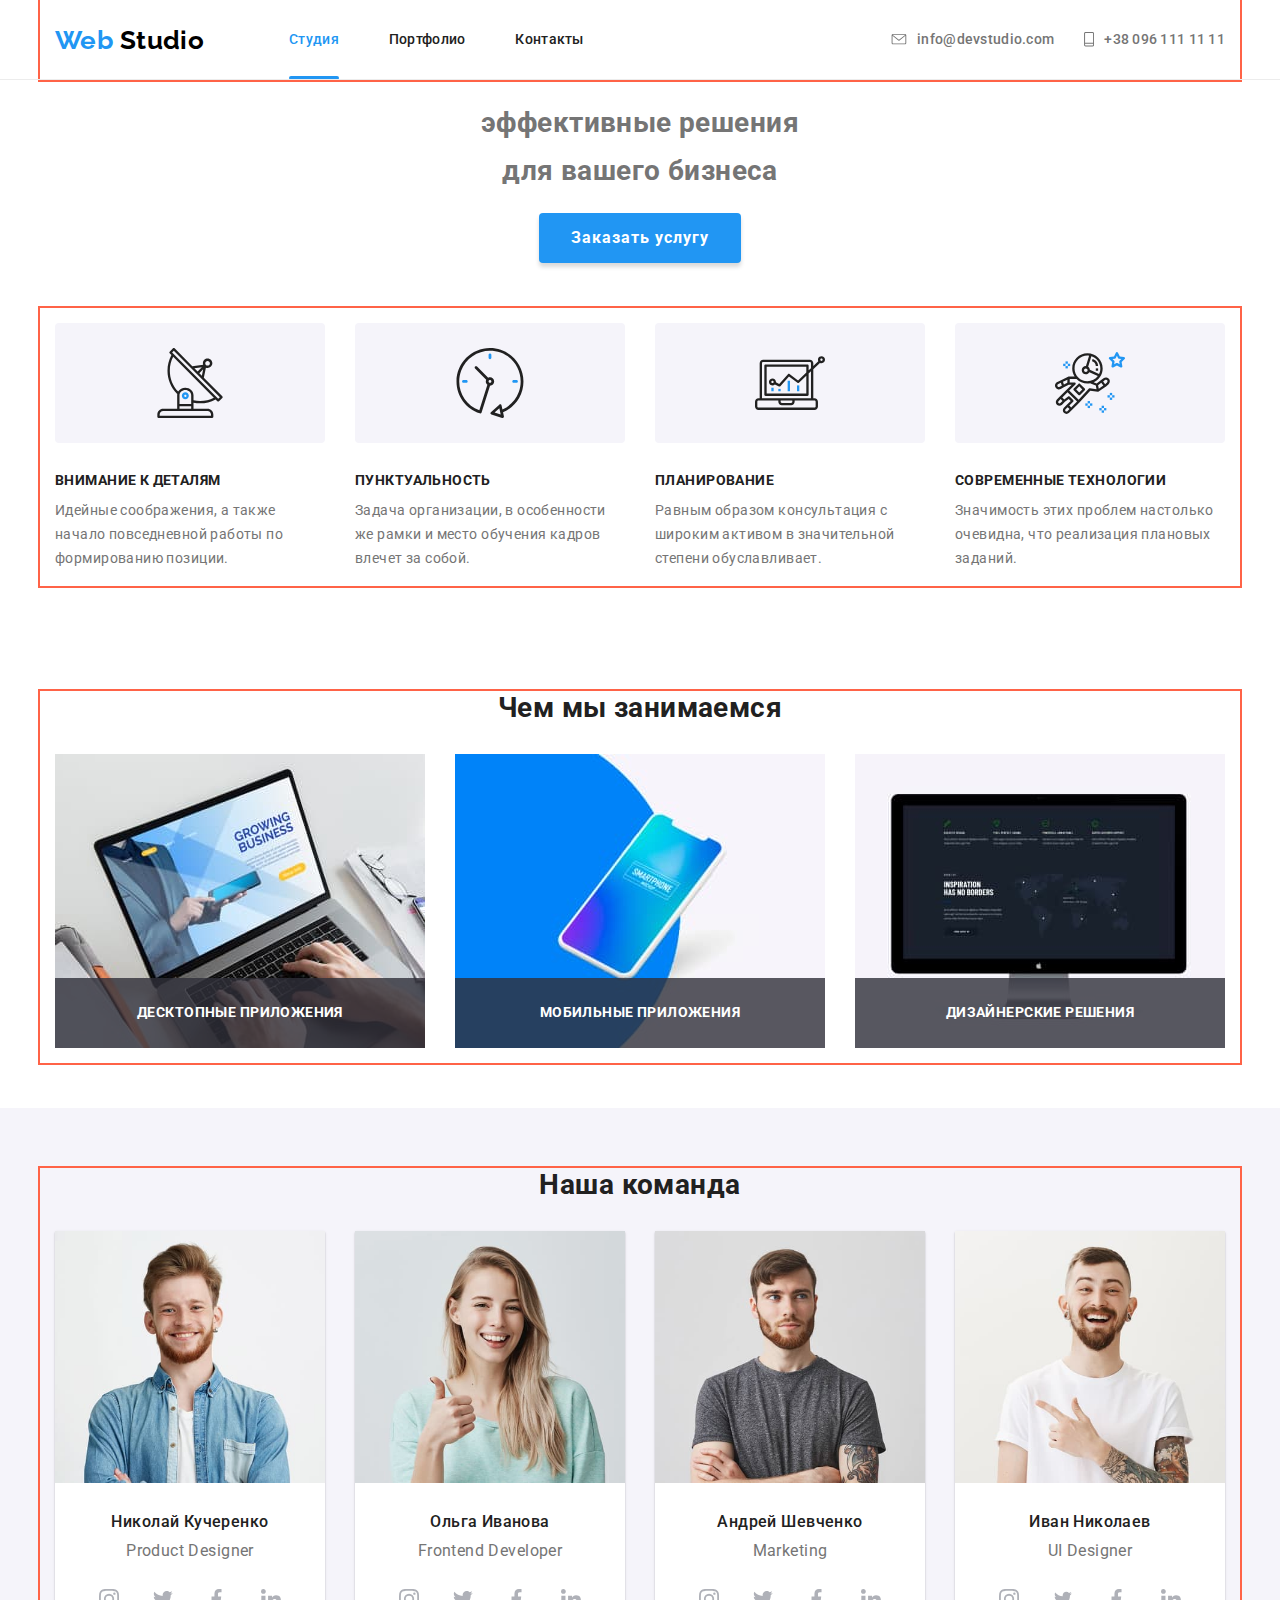
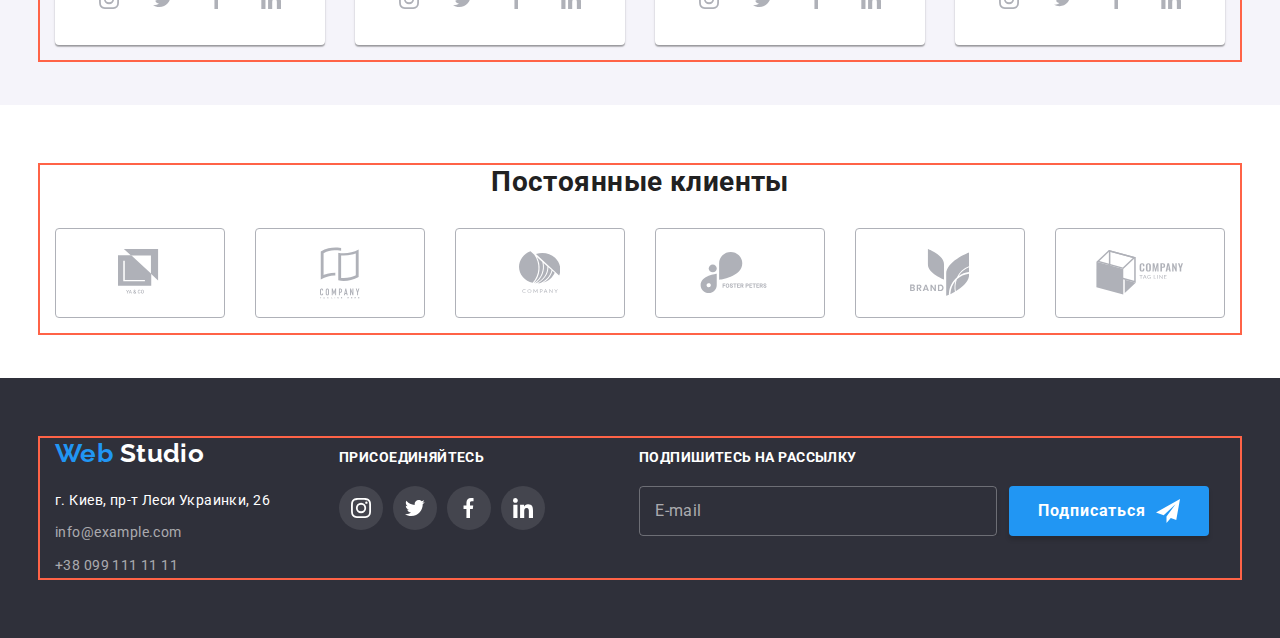
==== commit 77cf5c74: "Обновляет все картинки кроме героя" ====
--- a/index.html
+++ b/index.html
@@ -34,11 +34,11 @@
           >
             <use
               class="icon-cross"
-              href="./images/orig/modile-icons.svg#icon-close_40px"
+              href="./images/sprite4.svg#icon-close_40px"
             ></use>
             <use
               class="icon-menu"
-              href="./images/orig/modile-icons.svg#icon-menu_40px"
+              href="./images/sprite4.svg#icon-menu_40px"
             ></use>
           </svg>
         </button>
@@ -155,27 +155,26 @@
             <li class="item">
               <img
                 class="area-img"
-                src="./images/desktop-app.jpg"
+                srcset="./images/area1/img.jpg 1x, ./images/area1/img@2x.jpg 2x"
+                src="./images/area1/img.jpg"
                 alt="Приложения для десктопов"
-                width="370"
-                height="294"
               />
               <h3 class="areas-title">Десктопные приложения</h3>
             </li>
             <li class="item">
               <img
                 class="area-img"
-                src="./images/mobile-app.jpg"
+                srcset="./images/area2/img.jpg 1x, ./images/area2/img@2x.jpg 2x"
+                src="./images/area2/img.jpg"
                 alt="Приложения для мобильных"
-                width="370"
-                height="294"
               />
               <h3 class="areas-title">Мобильные приложения</h3>
             </li>
             <li class="item">
               <img
                 class="area-img"
-                src="./images/design-solutions.jpg"
+                srcset="./images/area3/img.jpg 1x, ./images/area3/img@2x.jpg 2x"
+                src="./images/area3/img.jpg"
                 alt="Дизайн"
                 width="370"
                 height="294"
@@ -194,12 +193,14 @@
             <li class="item">
               <img
                 class="team-img"
-                src="./images/johnsmith.jpg"
-                alt="Джон Смит"
-                width="270"
-                height="260"
-              />
-              <h3 class="name">John Smith</h3>
+                srcset="
+                  ./images/member1/img.jpg    1x,
+                  ./images/member1/img@2x.jpg 2x
+                "
+                src="./images/member1/img.jpg"
+                alt="Николай Кучеренко"
+              />
+              <h3 class="name">Николай Кучеренко</h3>
               <p class="profession">Product Designer</p>
               <ul class="list social-networks-list">
                 <li class="soc-item">
@@ -239,12 +240,14 @@
             <li class="item">
               <img
                 class="team-img"
-                src="./images/martastewart.jpg"
-                alt="Марта Стюарт"
-                width="270"
-                height="260"
-              />
-              <h3 class="name">Marta Stewart</h3>
+                srcset="
+                  ./images/member2/img.jpg    1x,
+                  ./images/member2/img@2x.jpg 2x
+                "
+                src="./images/member2/img.jpg"
+                alt="Ольга Иванова"
+              />
+              <h3 class="name">Ольга Иванова</h3>
               <p class="profession">Frontend Developer</p>
               <ul class="list social-networks-list">
                 <li class="soc-item">
@@ -284,12 +287,14 @@
             <li class="item">
               <img
                 class="team-img"
-                src="./images/robertjakis.jpg"
-                alt="Роберт Джакис"
-                width="270"
-                height="260"
-              />
-              <h3 class="name">Robert Jakis</h3>
+                srcset="
+                  ./images/member3/img.jpg    1x,
+                  ./images/member3/img@2x.jpg 2x
+                "
+                src="./images/member3/img.jpg"
+                alt="Андрей Шевченко"
+              />
+              <h3 class="name">Андрей Шевченко</h3>
               <p class="profession">Marketing</p>
               <ul class="list social-networks-list">
                 <li class="soc-item">
@@ -329,12 +334,14 @@
             <li class="item">
               <img
                 class="team-img"
-                src="./images/martindoe.jpg"
-                alt="Мартин Доу"
-                width="270"
-                height="260"
-              />
-              <h3 class="name">Martin Doe</h3>
+                srcset="
+                  ./images/member4/img.jpg    1x,
+                  ./images/member4/img@2x.jpg 2x
+                "
+                src="./images/member4/img.jpg"
+                alt="Иван Николаев"
+              />
+              <h3 class="name">Иван Николаев</h3>
               <p class="profession">UI Designer</p>
               <ul class="list social-networks-list">
                 <li class="soc-item">
--- a/css/main.min.css
+++ b/css/main.min.css
@@ -1,2 +1,2 @@
-.visually-hidden{position:absolute;width:1px;height:1px;margin:-1px;border:0;padding:0;clip:rect(0 0 0 0);overflow:hidden}.header-logo,.site-nav .link,.header-contacts .link,.footer-logo,.footer-address .link,.portfolio .card{text-decoration:none}.site-nav,.header-contacts,.features-list,.team-list,.social-networks-list,.clients-list,.join-social-networks .footer-social-networks,.categories-list,.portfolio-list{padding:0;margin:0;list-style:none}.button-send,.portfolio .button{display:inline-block;text-align:center;border-radius:4px;border:0;color:#212121;background-color:#f5f4fa}.header-logo,.footer-logo{display:inline-block;font-weight:700;font-size:24px;line-height:1.17}body{background-color:#fff;color:#757575;font-family:Roboto,sans-serif;font-weight:400;font-size:14px;line-height:1.71;letter-spacing:0.03em}img{display:block;max-width:100%;height:auto}body.modal-open{overflow:hidden}.container{margin-left:auto;margin-right:auto;padding-left:15px;padding-right:15px}@media screen and (min-width: 480px){.container{width:480px}}@media screen and (min-width: 768px){.container{width:768px}}@media screen and (min-width: 1200px){.container{width:1200px}}.header{position:relative}.header::after{content:"";position:absolute;bottom:0;left:0;width:100%;height:1px;background:#ececec}.header-logo{color:#000;font-family:Raleway,sans-serif}@media screen and (max-width: 767px){.header-logo{padding-top:16px;padding-bottom:16px}}@media screen and (min-width: 1200px){.header-logo{font-size:26px;line-height:1.19}}.header-logo span{color:#2196f3}@media screen and (min-width: 768px){.site-nav{display:-webkit-box;display:-ms-flexbox;display:flex;margin-left:81px}}@media screen and (min-width: 1200px){.site-nav{margin-left:85px}}@media screen and (max-width: 767px){.site-nav{margin-bottom:60px}.site-nav .item:not(:last-child){margin-bottom:40px}}@media screen and (min-width: 768px){.site-nav .item:not(:last-child){margin-bottom:0;margin-right:50px}}.site-nav .link{display:block;color:#212121;font-weight:500;line-height:1.14;letter-spacing:0.02em;-webkit-transition:color 250ms cubic-bezier(0.4, 0, 0.2, 1);transition:color 250ms cubic-bezier(0.4, 0, 0.2, 1)}@media screen and (max-width: 767px){.site-nav .link{display:inline-block}}.site-nav .link:hover,.site-nav .link:focus{color:#2196f3}@media screen and (min-width: 768px){.site-nav .link{padding-top:32px;padding-bottom:32px}}.site-nav .current{color:#2196f3}@media screen and (max-width: 767px){.site-nav .current{padding-bottom:12px}}@media screen and (min-width: 768px){.site-nav .current{padding-bottom:32px}}.link.current{position:relative}.link.current::after{content:"";position:absolute;bottom:0;left:0;width:100%;height:4px;border-radius:2px;background:#2196f3}.header-contacts{margin-left:auto}@media screen and (min-width: 768px) and (max-width: 1199px){.header-contacts{text-align:left;padding-top:21px;padding-bottom:21px}.header-contacts .item:not(:last-child){margin-bottom:10px}}.header-contacts .link{display:-webkit-box;display:-ms-flexbox;display:flex;-webkit-box-align:center;-ms-flex-align:center;align-items:center;color:#757575;font-weight:500;line-height:1.14;letter-spacing:0.02em;fill:#757575;-webkit-transition:color 250ms cubic-bezier(0.4, 0, 0.2, 1);transition:color 250ms cubic-bezier(0.4, 0, 0.2, 1)}@media screen and (min-width: 768px) and (max-width: 1199px){.header-contacts .link{font-size:12px;line-height:1.17}}.header-contacts .link:hover,.header-contacts .link:focus{color:#2196f3;fill:#2196f3}.contacts-icon{margin-right:10px;-webkit-transition:fill 250ms cubic-bezier(0.4, 0, 0.2, 1);transition:fill 250ms cubic-bezier(0.4, 0, 0.2, 1)}.header .container{display:-webkit-box;display:-ms-flexbox;display:flex;-webkit-box-align:center;-ms-flex-align:center;align-items:center;-webkit-box-pack:justify;-ms-flex-pack:justify;justify-content:space-between;min-height:60px}.menu-button{display:-webkit-inline-box;display:-ms-inline-flexbox;display:inline-flex;margin:0;padding:0;border:none;background-color:transparent}@media screen and (min-width: 768px){.menu-button{display:none}}.menu-button .icon-cross{display:none;-webkit-transition:fill 250ms cubic-bezier(0.4, 0, 0.2, 1);transition:fill 250ms cubic-bezier(0.4, 0, 0.2, 1)}.menu-button .icon-cross:hover,.menu-button .icon-cross:focus{fill:#2196f3}.menu-button.is-open .icon-cross{display:block}.menu-button.is-open .icon-menu{display:none}.menu-button .icon-menu{-webkit-transition:fill 250ms cubic-bezier(0.4, 0, 0.2, 1);transition:fill 250ms cubic-bezier(0.4, 0, 0.2, 1)}.menu-button .icon-menu:hover,.menu-button .icon-menu:focus{fill:#2196f3}.menu-container{text-align:center;background-color:#fff}@media screen and (max-width: 767px){.menu-container{padding:60px;-webkit-box-shadow:0px 1px 3px rgba(0,0,0,0.16),0px 2px 4px rgba(0,0,0,0.08),0px 4px 8px rgba(0,0,0,0.04);box-shadow:0px 1px 3px rgba(0,0,0,0.16),0px 2px 4px rgba(0,0,0,0.08),0px 4px 8px rgba(0,0,0,0.04);display:none;position:absolute;top:100%;left:0;width:100%;font-weight:500;font-size:18px;line-height:1.17;letter-spacing:0.02em}.menu-container.is-open{display:block;z-index:2}}@media screen and (min-width: 768px){.menu-container{display:-webkit-box;display:-ms-flexbox;display:flex;-webkit-box-align:center;-ms-flex-align:center;align-items:center;-webkit-box-pack:justify;-ms-flex-pack:justify;justify-content:space-between;-webkit-box-flex:1;-ms-flex-positive:1;flex-grow:1;padding:0}}.section{padding-top:60px;padding-bottom:60px}.section-title{margin-top:0;margin-bottom:30px;text-align:center;color:#212121;font-weight:700;font-size:28px;line-height:1.18}@media screen and (min-width: 768px){.features-list{display:-webkit-box;display:-ms-flexbox;display:flex;-ms-flex-wrap:wrap;flex-wrap:wrap;margin:-15px}}@media screen and (max-width: 767px){.item:not(:last-child){margin-bottom:30px}}@media screen and (min-width: 768px){.features-list .item{width:calc((100% - 4 * 15px) / 2);margin:15px}}.features .title{margin-top:0;margin-bottom:10px;color:#212121;font-weight:700;font-size:14px;line-height:1.14;text-transform:uppercase}.features p{margin-top:0;margin-bottom:0}.features-icon{display:-webkit-box;display:-ms-flexbox;display:flex;-webkit-box-align:center;-ms-flex-align:center;align-items:center;-webkit-box-pack:center;-ms-flex-pack:center;justify-content:center;margin-bottom:30px;height:120px;border-radius:4px;background-color:#f5f4fa}@media screen and (max-width: 1199px){.areas{display:none}}.team{background-color:#f5f4fa}@media screen and (min-width: 768px){.team-list{display:-webkit-box;display:-ms-flexbox;display:flex;-ms-flex-wrap:wrap;flex-wrap:wrap;margin:-15px}}.team-list .item{-webkit-box-shadow:0px 2px 1px rgba(0,0,0,0.2),0px 1px 1px rgba(0,0,0,0.14),0px 1px 3px rgba(0,0,0,0.12);box-shadow:0px 2px 1px rgba(0,0,0,0.2),0px 1px 1px rgba(0,0,0,0.14),0px 1px 3px rgba(0,0,0,0.12);border-radius:0px 0px 4px 4px;overflow:hidden;background-color:#fff;text-align:center}@media screen and (max-width: 767px){.team-list .item:not(:last-child){margin-bottom:30px}}@media screen and (min-width: 768px){.team-list .item{width:calc((100% - 4 * 15px) / 2);margin:15px}}.team-img{display:block;margin-bottom:30px}.team .name{margin-top:0;margin-bottom:10px;color:#212121;font-weight:500;font-size:16px;line-height:1.18}.team .profession{margin-top:0;margin-bottom:16px;font-size:16px;line-height:1.18}.social-networks-list{display:-webkit-box;display:-ms-flexbox;display:flex;padding-bottom:24px;-webkit-box-pack:center;-ms-flex-pack:center;justify-content:center}.social-networks-list .soc-item:not(:last-child){margin-right:10px}.soc-button{display:-webkit-box;display:-ms-flexbox;display:flex;-webkit-box-align:center;-ms-flex-align:center;align-items:center;-webkit-box-pack:center;-ms-flex-pack:center;justify-content:center;width:44px;height:44px;border-radius:50%;fill:#afb1b8;-webkit-transition:fill 250ms cubic-bezier(0.4, 0, 0.2, 1),background-color 250ms cubic-bezier(0.4, 0, 0.2, 1);transition:fill 250ms cubic-bezier(0.4, 0, 0.2, 1),background-color 250ms cubic-bezier(0.4, 0, 0.2, 1)}.soc-button:hover,.soc-button:focus{fill:#fff;background-color:#2196f3}.clients-list{display:-webkit-box;display:-ms-flexbox;display:flex;-ms-flex-wrap:wrap;flex-wrap:wrap;margin:-15px}@media screen and (max-width: 767px){.clients-list .item{width:calc((100% - 4 * 15px) / 2);margin:15px}}@media screen and (min-width: 768px) and (max-width: 1199px){.clients-list .item{width:calc((100% - 6 * 15px) / 3);margin:15px}}.client-icon{display:-webkit-box;display:-ms-flexbox;display:flex;-webkit-box-align:center;-ms-flex-align:center;align-items:center;-webkit-box-pack:center;-ms-flex-pack:center;justify-content:center;height:90px;fill:#afb1b8;border:1px solid #afb1b8;border-radius:4px;-webkit-transition:fill 250ms cubic-bezier(0.4, 0, 0.2, 1),border-color 250ms cubic-bezier(0.4, 0, 0.2, 1);transition:fill 250ms cubic-bezier(0.4, 0, 0.2, 1),border-color 250ms cubic-bezier(0.4, 0, 0.2, 1)}.client-icon:hover,.client-icon:focus{fill:#2196f3;border-color:#2196f3}@media screen and (max-width: 767px){.footer-content{text-align:center}}@media screen and (min-width: 768px){.footer-all-info{display:-webkit-box;display:-ms-flexbox;display:flex;-webkit-box-pack:justify;-ms-flex-pack:justify;justify-content:space-between;-webkit-box-align:baseline;-ms-flex-align:baseline;align-items:baseline}}@media screen and (min-width: 768px) and (max-width: 1199px){.footer-all-info{margin-bottom:60px}}.footer{padding-top:60px;padding-bottom:60px;background-color:#2f303a}@media screen and (min-width: 768px) and (max-width: 1199px){.footer-contacts{text-align:center}}.join-social-networks .footer-social-networks{display:-webkit-box;display:-ms-flexbox;display:flex}@media screen and (max-width: 767px){.join-social-networks .footer-social-networks{-webkit-box-pack:center;-ms-flex-pack:center;justify-content:center;margin-bottom:60px}}.footer-social-networks .soc-button{display:-webkit-box;display:-ms-flexbox;display:flex;-webkit-box-align:center;-ms-flex-align:center;align-items:center;-webkit-box-pack:center;-ms-flex-pack:center;justify-content:center;height:44px;width:44px;background-color:rgba(255,255,255,0.1);border-radius:50%;fill:#fff;-webkit-transition:background-color 250ms cubic-bezier(0.4, 0, 0.2, 1);transition:background-color 250ms cubic-bezier(0.4, 0, 0.2, 1)}.footer-social-networks .soc-button:hover,.footer-social-networks .soc-button:focus{background-color:#2196f3}.footer-social-networks .soc-item:not(:last-child){margin-right:10px}@media screen and (min-width: 768px) and (max-width: 1199px){.join-social-networks{text-align:center}}.footer-logo{margin-bottom:20px;color:#fff;font-family:Raleway,sans-serif}@media screen and (min-width: 1200px){.footer-logo{font-size:26px;line-height:1.18}}.footer-logo span{color:#2196f3}.footer-address{display:-webkit-box;display:-ms-flexbox;display:flex;-webkit-box-orient:vertical;-webkit-box-direction:normal;-ms-flex-direction:column;flex-direction:column;color:#fff;font-style:normal}@media screen and (max-width: 767px){.footer-address{margin-bottom:60px}}.footer-address .city-address{margin-top:0px;margin-bottom:9px}@media screen and (max-width: 1199px){.footer-address .city-address{margin-bottom:8px}}.footer-address .link{color:rgba(255,255,255,0.6);-webkit-transition:color 250ms cubic-bezier(0.4, 0, 0.2, 1);transition:color 250ms cubic-bezier(0.4, 0, 0.2, 1)}.footer-address .link:hover,.footer-address .link:focus{color:#2196f3}.footer-address .link:not(:last-child){margin-bottom:9px}@media screen and (max-width: 1199px){.footer-address .link:not(:last-child){margin-bottom:8px}}.footer .footer-call-to-action{margin-top:0;margin-bottom:20px;color:#fff;font-weight:700;line-height:1.14;text-transform:uppercase}@media screen and (min-width: 768px) and (max-width: 1199px){.subscribe-form{display:-webkit-box;display:-ms-flexbox;display:flex;-webkit-box-orient:vertical;-webkit-box-direction:normal;-ms-flex-direction:column;flex-direction:column;-webkit-box-align:center;-ms-flex-align:center;align-items:center}}@media screen and (min-width: 768px) and (max-width: 1199px){.subscribe .footer-call-to-action{text-align:center}}.subscribe-form .form-field{position:relative;overflow:hidden}@media screen and (max-width: 1199px){.subscribe-form .form-field{margin-bottom:20px}}.subscribe-form .form-label{position:absolute;top:50%;left:16px;-webkit-transform:translateY(-50%);transform:translateY(-50%);-webkit-transition:-webkit-transform 250ms cubic-bezier(0.4, 0, 0.2, 1);transition:-webkit-transform 250ms cubic-bezier(0.4, 0, 0.2, 1);transition:transform 250ms cubic-bezier(0.4, 0, 0.2, 1);transition:transform 250ms cubic-bezier(0.4, 0, 0.2, 1), -webkit-transform 250ms cubic-bezier(0.4, 0, 0.2, 1);font-size:16px;line-height:1.25;letter-spacing:0.03em;color:rgba(255,255,255,0.6)}.subscribe-form .form-input{display:block;height:50px;background-color:transparent;border:1px solid rgba(255,255,255,0.3);-webkit-box-shadow:0px 4px 4px rgba(0,0,0,0.15);box-shadow:0px 4px 4px rgba(0,0,0,0.15);border-radius:4px;font-size:16px;line-height:1.25;letter-spacing:0.03em;color:rgba(255,255,255,0.6)}@media screen and (max-width: 767px){.subscribe-form .form-input{width:100%}}@media screen and (min-width: 768px) and (max-width: 1199px){.subscribe-form .form-input{width:450px}}.subscribe-form .form-field:focus-within>.form-label{-webkit-transform:translateY(-50px);transform:translateY(-50px)}.subscribe-form .form-input:not(:placeholder-shown)+.form-label{-webkit-transform:translateY(-50px);transform:translateY(-50px)}.subscribe-button{display:-webkit-box;display:-ms-flexbox;display:flex;-webkit-box-align:center;-ms-flex-align:center;align-items:center;-webkit-box-pack:center;-ms-flex-pack:center;justify-content:center;border-radius:4px;min-width:200px;border:0;color:#fff;background-color:#2196f3;-webkit-box-shadow:0px 4px 4px rgba(0,0,0,0.15);box-shadow:0px 4px 4px rgba(0,0,0,0.15);font-weight:700;font-size:16px;line-height:1.88;letter-spacing:0.06em;cursor:pointer}@media screen and (max-width: 1199px){.subscribe-button{margin-left:auto;margin-right:auto;padding:10px 29px}}.subscribe-icon{margin-left:10px}.backdrop{position:fixed;top:0;left:0;width:100%;height:100%;background-color:rgba(0,0,0,0.2);-webkit-transition:opacity 250ms cubic-bezier(0.4, 0, 0.2, 1);transition:opacity 250ms cubic-bezier(0.4, 0, 0.2, 1)}@media screen and (max-width: 767px){.backdrop{padding:93px 15px;overflow-y:scroll}}.backdrop.is-hidden{opacity:0;pointer-events:none}@media screen and (min-width: 768px){.backdrop.is-hidden .modal{-webkit-transform:translate(-50%, -50%) scale(1.2);transform:translate(-50%, -50%) scale(1.2)}}.modal{background-color:#fff;-webkit-box-shadow:0px 2px 1px rgba(0,0,0,0.2),0px 1px 1px rgba(0,0,0,0.14),0px 1px 3px rgba(0,0,0,0.12);box-shadow:0px 2px 1px rgba(0,0,0,0.2),0px 1px 1px rgba(0,0,0,0.14),0px 1px 3px rgba(0,0,0,0.12);border-radius:4px}@media screen and (max-width: 767px){.modal{max-width:450px;margin-left:auto;margin-right:auto;position:relative}}@media screen and (min-width: 768px){.modal{position:absolute;top:50%;left:50%;max-width:450px;width:100%;-webkit-transform:translate(-50%, -50%) scale(1);transform:translate(-50%, -50%) scale(1);-webkit-transition:-webkit-transform 250ms cubic-bezier(0.4, 0, 0.2, 1);transition:-webkit-transform 250ms cubic-bezier(0.4, 0, 0.2, 1);transition:transform 250ms cubic-bezier(0.4, 0, 0.2, 1);transition:transform 250ms cubic-bezier(0.4, 0, 0.2, 1), -webkit-transform 250ms cubic-bezier(0.4, 0, 0.2, 1)}}.form-call{padding:40px;color:#757575;font-size:14px;line-height:1.14;letter-spacing:0.01em}.form-title{margin:0 0 30px;font-weight:700;font-size:20px;line-height:1.5;text-align:center;letter-spacing:0.03em;color:#212121}@media screen and (min-width: 1200px){.form-title{line-height:1.15}}.form-call .form-field{position:relative;display:block}.form-call .form-field:nth-child(-n+4){margin-bottom:28px}.form-call .form-label{position:absolute;top:50%;left:42px;-webkit-transform:translateY(-50%);transform:translateY(-50%);-webkit-transition:color 250ms cubic-bezier(0.4, 0, 0.2, 1),font-size 250ms cubic-bezier(0.4, 0, 0.2, 1),-webkit-transform 250ms cubic-bezier(0.4, 0, 0.2, 1);transition:color 250ms cubic-bezier(0.4, 0, 0.2, 1),font-size 250ms cubic-bezier(0.4, 0, 0.2, 1),-webkit-transform 250ms cubic-bezier(0.4, 0, 0.2, 1);transition:transform 250ms cubic-bezier(0.4, 0, 0.2, 1),color 250ms cubic-bezier(0.4, 0, 0.2, 1),font-size 250ms cubic-bezier(0.4, 0, 0.2, 1);transition:transform 250ms cubic-bezier(0.4, 0, 0.2, 1),color 250ms cubic-bezier(0.4, 0, 0.2, 1),font-size 250ms cubic-bezier(0.4, 0, 0.2, 1),-webkit-transform 250ms cubic-bezier(0.4, 0, 0.2, 1)}.form-call .form-input{width:100%;margin:0;padding:12px 42px;border:1px solid rgba(33,33,33,0.2);border-radius:4px;-webkit-transition:border-color 250ms cubic-bezier(0.4, 0, 0.2, 1);transition:border-color 250ms cubic-bezier(0.4, 0, 0.2, 1)}.form-call .form-input:focus{outline:none;border-color:#2196f3}.form-field.text-area{margin-bottom:20px}.form-input.comment{display:block;resize:none;padding:12px 16px}.form-call .comment-label{position:absolute;top:12px;left:16px;-webkit-transition:color 250ms cubic-bezier(0.4, 0, 0.2, 1),font-size 250ms cubic-bezier(0.4, 0, 0.2, 1),-webkit-transform 250ms cubic-bezier(0.4, 0, 0.2, 1);transition:color 250ms cubic-bezier(0.4, 0, 0.2, 1),font-size 250ms cubic-bezier(0.4, 0, 0.2, 1),-webkit-transform 250ms cubic-bezier(0.4, 0, 0.2, 1);transition:transform 250ms cubic-bezier(0.4, 0, 0.2, 1),color 250ms cubic-bezier(0.4, 0, 0.2, 1),font-size 250ms cubic-bezier(0.4, 0, 0.2, 1);transition:transform 250ms cubic-bezier(0.4, 0, 0.2, 1),color 250ms cubic-bezier(0.4, 0, 0.2, 1),font-size 250ms cubic-bezier(0.4, 0, 0.2, 1),-webkit-transform 250ms cubic-bezier(0.4, 0, 0.2, 1)}.policy{display:-webkit-box;display:-ms-flexbox;display:flex;-webkit-box-align:center;-ms-flex-align:center;align-items:center;-webkit-box-pack:center;-ms-flex-pack:center;justify-content:center;margin-bottom:30px}.policy-text{font-size:12px;line-height:1.17}@media screen and (min-width: 1200px){.policy-text{font-size:14px;line-height:1.71}}.policy-link{color:#2196f3}.checkbox{margin-right:8px}.form-icon{position:absolute;top:50%;left:16px;-webkit-transform:translateY(-50%);transform:translateY(-50%);-webkit-transition:fill 250ms cubic-bezier(0.4, 0, 0.2, 1);transition:fill 250ms cubic-bezier(0.4, 0, 0.2, 1)}.form-field:focus-within>.form-icon{fill:#2196f3}.form-field:focus-within>.form-label,.form-input:not(:placeholder-shown)+.form-label{-webkit-transform:translateY(-38px) translateX(-26px);transform:translateY(-38px) translateX(-26px);color:#2196f3;font-size:12px}.form-field:focus-within>.comment-label,.form-input:not(:placeholder-shown)+.comment-label{-webkit-transform:translateY(-28px);transform:translateY(-28px);color:#2196f3;font-size:12px}.checkbox{position:absolute;width:1px;height:1px;margin:-1px;border:0;padding:0;clip:rect(0 0 0 0);overflow:hidden}.icon-check{display:inline-block;width:15px;height:15px;margin-right:8px;border-radius:2px;border:2px solid #212121;-webkit-transition:all 250ms cubic-bezier(0.4, 0, 0.2, 1);transition:all 250ms cubic-bezier(0.4, 0, 0.2, 1)}.checkbox:checked+.icon-check{border-color:#2196f3;background-color:#2196f3;border-radius:2px;background-image:url("../images/icon-check.svg");background-size:contain;background-origin:border-box}.button-send{display:-webkit-box;display:-ms-flexbox;display:flex;-webkit-box-align:center;-ms-flex-align:center;align-items:center;-webkit-box-pack:center;-ms-flex-pack:center;justify-content:center;margin-left:auto;margin-right:auto;cursor:pointer;padding:10px 32px;min-width:200px;font-weight:700;font-size:16px;line-height:1.88;letter-spacing:0.06em;-webkit-box-shadow:0px 4px 4px rgba(0,0,0,0.15);box-shadow:0px 4px 4px rgba(0,0,0,0.15);color:#fff;background-color:#2196f3}.button-close{position:absolute;top:8px;right:8px;display:-webkit-box;display:-ms-flexbox;display:flex;-webkit-box-align:center;-ms-flex-align:center;align-items:center;-webkit-box-pack:center;-ms-flex-pack:center;justify-content:center;height:30px;width:30px;background-color:#fff;border-radius:50%;border:1px solid rgba(0,0,0,0.1);-webkit-transition:fill 250ms cubic-bezier(0.4, 0, 0.2, 1);transition:fill 250ms cubic-bezier(0.4, 0, 0.2, 1)}.button-close:hover,.button-close:focus{fill:#2196f3}@media screen and (max-width: 767px){.categories-list{display:-webkit-box;display:-ms-flexbox;display:flex;-ms-flex-wrap:wrap;flex-wrap:wrap;margin-bottom:40px}.categories-list .item:not(:last-child){margin-right:8px}.categories-list .item:nth-child(-n+3){margin-bottom:15px}.categories-list .item:nth-last-child(-n+2){margin-bottom:0}}@media screen and (min-width: 768px){.categories-list{display:-webkit-box;display:-ms-flexbox;display:flex;-webkit-box-align:center;-ms-flex-align:center;align-items:center;-webkit-box-pack:center;-ms-flex-pack:center;justify-content:center}.categories-list .item+.item{margin-left:8px}}@media screen and (min-width: 768px) and (min-width: 768px) and (max-width: 1199px){.categories-list{margin-bottom:30px}}@media screen and (min-width: 768px) and (min-width: 1200px){.categories-list{margin-bottom:50px}}@media screen and (min-width: 768px){.portfolio-list{display:-webkit-box;display:-ms-flexbox;display:flex;-ms-flex-wrap:wrap;flex-wrap:wrap}}@media screen and (min-width: 768px) and (max-width: 1199px){.portfolio-list{margin:-15px}}@media screen and (min-width: 768px) and (max-width: 1199px){.portfolio-list .item{width:calc((100% - 4 * 15px) / 2);margin:15px}}.portfolio .button{padding:6px 22px;min-width:73px;font-weight:500;font-size:16px;line-height:1.63;letter-spacing:0.03em;-webkit-transition:color 250ms cubic-bezier(0.4, 0, 0.2, 1),background-color 250ms cubic-bezier(0.4, 0, 0.2, 1),-webkit-box-shadow 250ms cubic-bezier(0.4, 0, 0.2, 1);transition:color 250ms cubic-bezier(0.4, 0, 0.2, 1),background-color 250ms cubic-bezier(0.4, 0, 0.2, 1),-webkit-box-shadow 250ms cubic-bezier(0.4, 0, 0.2, 1);transition:color 250ms cubic-bezier(0.4, 0, 0.2, 1),background-color 250ms cubic-bezier(0.4, 0, 0.2, 1),box-shadow 250ms cubic-bezier(0.4, 0, 0.2, 1);transition:color 250ms cubic-bezier(0.4, 0, 0.2, 1),background-color 250ms cubic-bezier(0.4, 0, 0.2, 1),box-shadow 250ms cubic-bezier(0.4, 0, 0.2, 1),-webkit-box-shadow 250ms cubic-bezier(0.4, 0, 0.2, 1)}.portfolio .button:hover,.portfolio .button:focus{color:#fff;background-color:#2196f3;-webkit-box-shadow:0px 2px 2px rgba(0,0,0,0.12),0px 1px 2px rgba(0,0,0,0.08),0px 3px 1px rgba(0,0,0,0.1);box-shadow:0px 2px 2px rgba(0,0,0,0.12),0px 1px 2px rgba(0,0,0,0.08),0px 3px 1px rgba(0,0,0,0.1)}.portfolio .card{display:-webkit-box;display:-ms-flexbox;display:flex;-webkit-box-orient:vertical;-webkit-box-direction:normal;-ms-flex-direction:column;flex-direction:column;-webkit-box-flex:1;-ms-flex-positive:1;flex-grow:1;overflow:hidden;height:100%;-webkit-transition:-webkit-box-shadow 250ms cubic-bezier(0.4, 0, 0.2, 1);transition:-webkit-box-shadow 250ms cubic-bezier(0.4, 0, 0.2, 1);transition:box-shadow 250ms cubic-bezier(0.4, 0, 0.2, 1);transition:box-shadow 250ms cubic-bezier(0.4, 0, 0.2, 1), -webkit-box-shadow 250ms cubic-bezier(0.4, 0, 0.2, 1)}.portfolio .card:hover,.portfolio .card:focus{-webkit-box-shadow:1px 4px 6px rgba(0,0,0,0.16),0px 4px 4px rgba(0,0,0,0.06),0px 1px 1px rgba(0,0,0,0.12);box-shadow:1px 4px 6px rgba(0,0,0,0.16),0px 4px 4px rgba(0,0,0,0.06),0px 1px 1px rgba(0,0,0,0.12)}.card-content{padding:20px 24px;background-color:#fff;border:1px solid #eee;border-top:0}.card-content .name{margin-top:0;margin-bottom:4px;color:#212121;font-weight:700;font-size:18px;line-height:2;letter-spacing:0.06em}.card-content .type{margin-top:0;margin-bottom:0;color:#757575;font-size:16px;line-height:1.88}.card-thumb{position:relative;overflow:hidden}.portfolio .description{display:block;margin:0;padding:63px 24px;width:100%;height:100%;color:#fff;background-color:rgba(33,150,243,0.9);font-size:18px;line-height:1.56}.description-overlay{position:absolute;top:0;left:0;width:100%;height:100%;-webkit-transform:translateY(100%);transform:translateY(100%);opacity:0;-webkit-transition:opacity 250ms cubic-bezier(0.4, 0, 0.2, 1),-webkit-transform 250ms cubic-bezier(0.4, 0, 0.2, 1);transition:opacity 250ms cubic-bezier(0.4, 0, 0.2, 1),-webkit-transform 250ms cubic-bezier(0.4, 0, 0.2, 1);transition:transform 250ms cubic-bezier(0.4, 0, 0.2, 1),opacity 250ms cubic-bezier(0.4, 0, 0.2, 1);transition:transform 250ms cubic-bezier(0.4, 0, 0.2, 1),opacity 250ms cubic-bezier(0.4, 0, 0.2, 1),-webkit-transform 250ms cubic-bezier(0.4, 0, 0.2, 1)}.card:hover .description-overlay,.card:focus .description-overlay{-webkit-transform:translateY(0);transform:translateY(0);opacity:1}
+.visually-hidden{position:absolute;width:1px;height:1px;margin:-1px;border:0;padding:0;clip:rect(0 0 0 0);overflow:hidden}.header-logo,.site-nav .link,.header-contacts .link,.footer-logo,.footer-address .link,.portfolio .card{text-decoration:none}.site-nav,.header-contacts,.features-list,.areas-list,.team-list,.social-networks-list,.clients-list,.join-social-networks .footer-social-networks,.categories-list,.portfolio-list{padding:0;margin:0;list-style:none}.hero-button,.button-send,.portfolio .button{display:inline-block;text-align:center;border-radius:4px;border:0;color:#212121;background-color:#f5f4fa}.header-logo,.footer-logo{display:inline-block;font-weight:700;font-size:24px;line-height:1.17}body{background-color:#fff;color:#757575;font-family:Roboto,sans-serif;font-weight:400;font-size:14px;line-height:1.71;letter-spacing:0.03em}img{display:block;max-width:100%;height:auto}body.modal-open{overflow:hidden}.container{margin-left:auto;margin-right:auto;padding-left:15px;padding-right:15px;outline:2px solid tomato}@media screen and (min-width: 480px){.container{width:480px}}@media screen and (min-width: 768px){.container{width:768px}}@media screen and (min-width: 1200px){.container{width:1200px}}.header{position:relative}.header::after{content:"";position:absolute;bottom:0;left:0;width:100%;height:1px;background:#ececec}.header-logo{color:#000;font-family:Raleway,sans-serif}@media screen and (max-width: 767px){.header-logo{padding-top:16px;padding-bottom:16px}}@media screen and (min-width: 1200px){.header-logo{font-size:26px;line-height:1.19}}.header-logo span{color:#2196f3}@media screen and (min-width: 768px){.site-nav{display:-webkit-box;display:-ms-flexbox;display:flex;margin-left:81px}}@media screen and (min-width: 1200px){.site-nav{margin-left:85px}}@media screen and (max-width: 767px){.site-nav{margin-bottom:60px}.site-nav .item:not(:last-child){margin-bottom:40px}}@media screen and (min-width: 768px){.site-nav .item:not(:last-child){margin-bottom:0;margin-right:50px}}.site-nav .link{display:block;color:#212121;font-weight:500;line-height:1.14;letter-spacing:0.02em;-webkit-transition:color 250ms cubic-bezier(0.4, 0, 0.2, 1);transition:color 250ms cubic-bezier(0.4, 0, 0.2, 1)}@media screen and (max-width: 767px){.site-nav .link{display:inline-block}}.site-nav .link:hover,.site-nav .link:focus{color:#2196f3}@media screen and (min-width: 768px){.site-nav .link{padding-top:32px;padding-bottom:32px}}.site-nav .current{color:#2196f3}@media screen and (max-width: 767px){.site-nav .current{padding-bottom:12px}}@media screen and (min-width: 768px){.site-nav .current{padding-top:32px;padding-bottom:32px}}.link.current{position:relative}.link.current::after{content:"";position:absolute;bottom:0;left:0;width:100%;height:4px;border-radius:2px;background:#2196f3}.header-contacts{margin-left:auto}@media screen and (min-width: 1200px){.header-contacts{display:-webkit-inline-box;display:-ms-inline-flexbox;display:inline-flex;-webkit-box-align:center;-ms-flex-align:center;align-items:center}.header-contacts .item+.item{margin-left:30px}}@media screen and (max-width: 767px){.header-contacts{text-align:center}}@media screen and (min-width: 768px) and (max-width: 1199px){.header-contacts{text-align:left;padding-top:21px;padding-bottom:21px}.header-contacts .item:not(:last-child){margin-bottom:10px}}.header-contacts .link{color:#757575;font-weight:500;line-height:1.14;letter-spacing:0.02em;fill:#757575;-webkit-transition:color 250ms cubic-bezier(0.4, 0, 0.2, 1);transition:color 250ms cubic-bezier(0.4, 0, 0.2, 1)}@media screen and (min-width: 768px){.header-contacts .link{display:-webkit-box;display:-ms-flexbox;display:flex;-webkit-box-align:center;-ms-flex-align:center;align-items:center}}@media screen and (min-width: 1200px){.header-contacts .link{padding-top:32px;padding-bottom:32px}}@media screen and (min-width: 768px) and (max-width: 1199px){.header-contacts .link{font-size:12px;line-height:1.17}}.header-contacts .link:hover,.header-contacts .link:focus{color:#2196f3;fill:#2196f3}.contacts-icon{margin-right:10px;-webkit-transition:fill 250ms cubic-bezier(0.4, 0, 0.2, 1);transition:fill 250ms cubic-bezier(0.4, 0, 0.2, 1)}.header .container{display:-webkit-box;display:-ms-flexbox;display:flex;-webkit-box-align:center;-ms-flex-align:center;align-items:center;-webkit-box-pack:justify;-ms-flex-pack:justify;justify-content:space-between;min-height:60px}.menu-button{display:-webkit-inline-box;display:-ms-inline-flexbox;display:inline-flex;margin:0;padding:0;border:none;background-color:transparent}@media screen and (min-width: 768px){.menu-button{display:none}}.menu-button .icon-cross{display:none;-webkit-transition:fill 250ms cubic-bezier(0.4, 0, 0.2, 1);transition:fill 250ms cubic-bezier(0.4, 0, 0.2, 1)}.menu-button .icon-cross:hover,.menu-button .icon-cross:focus{fill:#2196f3}.menu-button.is-open .icon-cross{display:block}.menu-button.is-open .icon-menu{display:none}.menu-button .icon-menu{-webkit-transition:fill 250ms cubic-bezier(0.4, 0, 0.2, 1);transition:fill 250ms cubic-bezier(0.4, 0, 0.2, 1)}.menu-button .icon-menu:hover,.menu-button .icon-menu:focus{fill:#2196f3}.menu-container{text-align:center;background-color:#fff}@media screen and (max-width: 767px){.menu-container{padding:60px;-webkit-box-shadow:0px 1px 3px rgba(0,0,0,0.16),0px 2px 4px rgba(0,0,0,0.08),0px 4px 8px rgba(0,0,0,0.04);box-shadow:0px 1px 3px rgba(0,0,0,0.16),0px 2px 4px rgba(0,0,0,0.08),0px 4px 8px rgba(0,0,0,0.04);display:none;position:absolute;top:100%;left:0;width:100%;font-weight:500;font-size:18px;line-height:1.17;letter-spacing:0.02em}.menu-container.is-open{display:block;z-index:2}}@media screen and (min-width: 768px){.menu-container{display:-webkit-box;display:-ms-flexbox;display:flex;-webkit-box-align:center;-ms-flex-align:center;align-items:center;-webkit-box-pack:justify;-ms-flex-pack:justify;justify-content:space-between;-webkit-box-flex:1;-ms-flex-positive:1;flex-grow:1;padding:0}}.hero{text-align:center}.hero-button{padding:10px 32px;min-width:200px;font-weight:700;font-size:16px;line-height:1.88;letter-spacing:0.06em;color:#fff;background-color:#2196f3;-webkit-box-shadow:0px 4px 4px rgba(0,0,0,0.15);box-shadow:0px 4px 4px rgba(0,0,0,0.15)}.section{padding-top:60px;padding-bottom:60px}.section-title{margin-top:0;margin-bottom:30px;text-align:center;color:#212121;font-weight:700;font-size:28px;line-height:1.18}@media screen and (min-width: 768px){.features-list{display:-webkit-box;display:-ms-flexbox;display:flex;-ms-flex-wrap:wrap;flex-wrap:wrap;margin:-15px}}@media screen and (max-width: 767px){.item:not(:last-child){margin-bottom:30px}}@media screen and (min-width: 768px){.features-list .item{width:calc((100% - 4 * 15px) / 2);margin:15px}}@media screen and (min-width: 1200px){.features-list .item{width:calc((100% - 8 * 15px) / 4);margin:15px}}.features .title{margin-top:0;margin-bottom:10px;color:#212121;font-weight:700;font-size:14px;line-height:1.14;text-transform:uppercase}.features p{margin-top:0;margin-bottom:0}.features-icon{display:-webkit-box;display:-ms-flexbox;display:flex;-webkit-box-align:center;-ms-flex-align:center;align-items:center;-webkit-box-pack:center;-ms-flex-pack:center;justify-content:center;margin-bottom:30px;height:120px;border-radius:4px;background-color:#f5f4fa}@media screen and (max-width: 1199px){.areas{display:none}}.areas-list{display:-webkit-box;display:-ms-flexbox;display:flex;margin:-15px}.area-img{display:block;overflow:hidden}.areas-list .item{width:calc((100% - 6 * 15px) / 3);margin:15px;margin:15px}.areas-list>.item{position:relative;text-align:center}.areas-title{position:absolute;bottom:0;left:0;display:block;margin:0;padding:27px 0;width:100%;height:70px;color:#fff;background-color:rgba(47,48,58,0.8);font-weight:700;font-size:14px;line-height:1.14;text-transform:uppercase}.team{background-color:#f5f4fa}@media screen and (min-width: 768px){.team-list{display:-webkit-box;display:-ms-flexbox;display:flex;-ms-flex-wrap:wrap;flex-wrap:wrap;margin:-15px}}.team-list .item{-webkit-box-shadow:0px 2px 1px rgba(0,0,0,0.2),0px 1px 1px rgba(0,0,0,0.14),0px 1px 3px rgba(0,0,0,0.12);box-shadow:0px 2px 1px rgba(0,0,0,0.2),0px 1px 1px rgba(0,0,0,0.14),0px 1px 3px rgba(0,0,0,0.12);border-radius:0px 0px 4px 4px;overflow:hidden;background-color:#fff;text-align:center}@media screen and (max-width: 767px){.team-list .item:not(:last-child){margin-bottom:30px}}@media screen and (min-width: 768px) and (max-width: 1199px){.team-list .item{width:calc((100% - 4 * 15px) / 2);margin:15px}}@media screen and (min-width: 1200px){.team-list .item{width:calc((100% - 8 * 15px) / 4);margin:15px}}.team-img{display:block;margin-bottom:30px}.team .name{margin-top:0;margin-bottom:10px;color:#212121;font-weight:500;font-size:16px;line-height:1.18}.team .profession{margin-top:0;margin-bottom:16px;font-size:16px;line-height:1.18}.social-networks-list{display:-webkit-box;display:-ms-flexbox;display:flex;padding-bottom:24px;-webkit-box-pack:center;-ms-flex-pack:center;justify-content:center}.social-networks-list .soc-item:not(:last-child){margin-right:10px}.soc-button{display:-webkit-box;display:-ms-flexbox;display:flex;-webkit-box-align:center;-ms-flex-align:center;align-items:center;-webkit-box-pack:center;-ms-flex-pack:center;justify-content:center;width:44px;height:44px;border-radius:50%;fill:#afb1b8;-webkit-transition:fill 250ms cubic-bezier(0.4, 0, 0.2, 1),background-color 250ms cubic-bezier(0.4, 0, 0.2, 1);transition:fill 250ms cubic-bezier(0.4, 0, 0.2, 1),background-color 250ms cubic-bezier(0.4, 0, 0.2, 1)}.soc-button:hover,.soc-button:focus{fill:#fff;background-color:#2196f3}.clients-list{display:-webkit-box;display:-ms-flexbox;display:flex;-ms-flex-wrap:wrap;flex-wrap:wrap;margin:-15px}@media screen and (max-width: 767px){.clients-list .item{width:calc((100% - 4 * 15px) / 2);margin:15px}}@media screen and (min-width: 768px) and (max-width: 1199px){.clients-list .item{width:calc((100% - 6 * 15px) / 3);margin:15px}}@media screen and (min-width: 1200px){.clients-list .item{width:calc((100% - 12 * 15px) / 6);margin:15px}}.client-icon{display:-webkit-box;display:-ms-flexbox;display:flex;-webkit-box-align:center;-ms-flex-align:center;align-items:center;-webkit-box-pack:center;-ms-flex-pack:center;justify-content:center;height:90px;fill:#afb1b8;border:1px solid #afb1b8;border-radius:4px;-webkit-transition:fill 250ms cubic-bezier(0.4, 0, 0.2, 1),border-color 250ms cubic-bezier(0.4, 0, 0.2, 1);transition:fill 250ms cubic-bezier(0.4, 0, 0.2, 1),border-color 250ms cubic-bezier(0.4, 0, 0.2, 1)}.client-icon:hover,.client-icon:focus{fill:#2196f3;border-color:#2196f3}@media screen and (max-width: 767px){.footer-content{text-align:center}}@media screen and (min-width: 1200px){.footer-content{display:-webkit-box;display:-ms-flexbox;display:flex;-webkit-box-align:baseline;-ms-flex-align:baseline;align-items:baseline}}@media screen and (min-width: 768px){.footer-all-info{display:-webkit-box;display:-ms-flexbox;display:flex;-webkit-box-pack:justify;-ms-flex-pack:justify;justify-content:space-between;-webkit-box-align:baseline;-ms-flex-align:baseline;align-items:baseline}}@media screen and (min-width: 768px) and (max-width: 1199px){.footer-all-info{margin-bottom:60px}}.footer{padding-top:60px;padding-bottom:60px;background-color:#2f303a}@media screen and (min-width: 768px) and (max-width: 1199px){.footer-contacts{text-align:center}}@media screen and (min-width: 1200px){.footer-contacts{margin-right:69px}}.join-social-networks .footer-social-networks{display:-webkit-box;display:-ms-flexbox;display:flex}@media screen and (max-width: 767px){.join-social-networks .footer-social-networks{-webkit-box-pack:center;-ms-flex-pack:center;justify-content:center;margin-bottom:60px}}.footer-social-networks .soc-button{display:-webkit-box;display:-ms-flexbox;display:flex;-webkit-box-align:center;-ms-flex-align:center;align-items:center;-webkit-box-pack:center;-ms-flex-pack:center;justify-content:center;height:44px;width:44px;background-color:rgba(255,255,255,0.1);border-radius:50%;fill:#fff;-webkit-transition:background-color 250ms cubic-bezier(0.4, 0, 0.2, 1);transition:background-color 250ms cubic-bezier(0.4, 0, 0.2, 1)}.footer-social-networks .soc-button:hover,.footer-social-networks .soc-button:focus{background-color:#2196f3}.footer-social-networks .soc-item:not(:last-child){margin-right:10px}@media screen and (min-width: 768px) and (max-width: 1199px){.join-social-networks{text-align:center}}@media screen and (min-width: 1200px){.join-social-networks{margin-right:94px}}.subscribe{margin-right:auto}.footer-logo{margin-bottom:20px;color:#fff;font-family:Raleway,sans-serif}@media screen and (min-width: 1200px){.footer-logo{font-size:26px;line-height:1.18}}.footer-logo span{color:#2196f3}.footer-address{display:-webkit-box;display:-ms-flexbox;display:flex;-webkit-box-orient:vertical;-webkit-box-direction:normal;-ms-flex-direction:column;flex-direction:column;color:#fff;font-style:normal}@media screen and (max-width: 767px){.footer-address{margin-bottom:60px}}.footer-address .city-address{margin-top:0px;margin-bottom:9px}@media screen and (max-width: 1199px){.footer-address .city-address{margin-bottom:8px}}.footer-address .link{color:rgba(255,255,255,0.6);-webkit-transition:color 250ms cubic-bezier(0.4, 0, 0.2, 1);transition:color 250ms cubic-bezier(0.4, 0, 0.2, 1)}.footer-address .link:hover,.footer-address .link:focus{color:#2196f3}.footer-address .link:not(:last-child){margin-bottom:9px}@media screen and (max-width: 1199px){.footer-address .link:not(:last-child){margin-bottom:8px}}.footer .footer-call-to-action{margin-top:0;margin-bottom:20px;color:#fff;font-weight:700;line-height:1.14;text-transform:uppercase}@media screen and (min-width: 768px) and (max-width: 1199px){.subscribe-form{display:-webkit-box;display:-ms-flexbox;display:flex;-webkit-box-orient:vertical;-webkit-box-direction:normal;-ms-flex-direction:column;flex-direction:column;-webkit-box-align:center;-ms-flex-align:center;align-items:center}}@media screen and (min-width: 1200px){.subscribe-form{display:-webkit-box;display:-ms-flexbox;display:flex}}@media screen and (min-width: 768px) and (max-width: 1199px){.subscribe .footer-call-to-action{text-align:center}}.subscribe-form .form-field{position:relative;overflow:hidden}@media screen and (max-width: 1199px){.subscribe-form .form-field{margin-bottom:20px}}.subscribe-form .form-label{position:absolute;top:50%;left:16px;-webkit-transform:translateY(-50%);transform:translateY(-50%);-webkit-transition:-webkit-transform 250ms cubic-bezier(0.4, 0, 0.2, 1);transition:-webkit-transform 250ms cubic-bezier(0.4, 0, 0.2, 1);transition:transform 250ms cubic-bezier(0.4, 0, 0.2, 1);transition:transform 250ms cubic-bezier(0.4, 0, 0.2, 1), -webkit-transform 250ms cubic-bezier(0.4, 0, 0.2, 1);font-size:16px;line-height:1.25;letter-spacing:0.03em;color:rgba(255,255,255,0.6)}.subscribe-form .form-input{display:block;height:50px;background-color:transparent;border:1px solid rgba(255,255,255,0.3);-webkit-box-shadow:0px 4px 4px rgba(0,0,0,0.15);box-shadow:0px 4px 4px rgba(0,0,0,0.15);border-radius:4px;font-size:16px;line-height:1.25;letter-spacing:0.03em;color:rgba(255,255,255,0.6)}@media screen and (min-width: 1200px){.subscribe-form .form-input{width:358px;padding:15px 16px;margin-right:12px}}@media screen and (max-width: 767px){.subscribe-form .form-input{width:100%}}@media screen and (min-width: 768px) and (max-width: 1199px){.subscribe-form .form-input{width:450px}}.subscribe-form .form-field:focus-within>.form-label{-webkit-transform:translateY(-50px);transform:translateY(-50px)}.subscribe-form .form-input:not(:placeholder-shown)+.form-label{-webkit-transform:translateY(-50px);transform:translateY(-50px)}.subscribe-button{display:-webkit-box;display:-ms-flexbox;display:flex;-webkit-box-align:center;-ms-flex-align:center;align-items:center;-webkit-box-pack:center;-ms-flex-pack:center;justify-content:center;border-radius:4px;min-width:200px;border:0;color:#fff;background-color:#2196f3;-webkit-box-shadow:0px 4px 4px rgba(0,0,0,0.15);box-shadow:0px 4px 4px rgba(0,0,0,0.15);font-weight:700;font-size:16px;line-height:1.88;letter-spacing:0.06em;cursor:pointer}@media screen and (max-width: 1199px){.subscribe-button{margin-left:auto;margin-right:auto;padding:10px 29px}}.subscribe-icon{margin-left:10px}.backdrop{position:fixed;top:0;left:0;width:100%;height:100%;background-color:rgba(0,0,0,0.2);-webkit-transition:opacity 250ms cubic-bezier(0.4, 0, 0.2, 1);transition:opacity 250ms cubic-bezier(0.4, 0, 0.2, 1)}@media screen and (max-width: 767px){.backdrop{padding:93px 15px;overflow-y:scroll}}.backdrop.is-hidden{opacity:0;pointer-events:none}@media screen and (min-width: 768px){.backdrop.is-hidden .modal{-webkit-transform:translate(-50%, -50%) scale(1.2);transform:translate(-50%, -50%) scale(1.2)}}.modal{background-color:#fff;-webkit-box-shadow:0px 2px 1px rgba(0,0,0,0.2),0px 1px 1px rgba(0,0,0,0.14),0px 1px 3px rgba(0,0,0,0.12);box-shadow:0px 2px 1px rgba(0,0,0,0.2),0px 1px 1px rgba(0,0,0,0.14),0px 1px 3px rgba(0,0,0,0.12);border-radius:4px}@media screen and (max-width: 767px){.modal{max-width:450px;margin-left:auto;margin-right:auto;position:relative}}@media screen and (min-width: 768px){.modal{position:absolute;top:50%;left:50%;-webkit-transform:translate(-50%, -50%) scale(1);transform:translate(-50%, -50%) scale(1);-webkit-transition:-webkit-transform 250ms cubic-bezier(0.4, 0, 0.2, 1);transition:-webkit-transform 250ms cubic-bezier(0.4, 0, 0.2, 1);transition:transform 250ms cubic-bezier(0.4, 0, 0.2, 1);transition:transform 250ms cubic-bezier(0.4, 0, 0.2, 1), -webkit-transform 250ms cubic-bezier(0.4, 0, 0.2, 1)}}@media screen and (min-width: 768px) and (max-width: 1199px){.modal{max-width:450px;width:100%}}@media screen and (min-width: 1200px){.modal{position:absolute;top:50%;left:50%;width:528px}}.form-call{padding:40px;color:#757575;font-size:14px;line-height:1.14;letter-spacing:0.01em}.form-title{margin:0 0 30px;font-weight:700;font-size:20px;line-height:1.5;text-align:center;letter-spacing:0.03em;color:#212121}@media screen and (min-width: 1200px){.form-title{line-height:1.15}}.form-call .form-field{position:relative;display:block}.form-call .form-field:nth-child(-n+4){margin-bottom:28px}.form-call .form-label{position:absolute;top:50%;left:42px;-webkit-transform:translateY(-50%);transform:translateY(-50%);-webkit-transition:color 250ms cubic-bezier(0.4, 0, 0.2, 1),font-size 250ms cubic-bezier(0.4, 0, 0.2, 1),-webkit-transform 250ms cubic-bezier(0.4, 0, 0.2, 1);transition:color 250ms cubic-bezier(0.4, 0, 0.2, 1),font-size 250ms cubic-bezier(0.4, 0, 0.2, 1),-webkit-transform 250ms cubic-bezier(0.4, 0, 0.2, 1);transition:transform 250ms cubic-bezier(0.4, 0, 0.2, 1),color 250ms cubic-bezier(0.4, 0, 0.2, 1),font-size 250ms cubic-bezier(0.4, 0, 0.2, 1);transition:transform 250ms cubic-bezier(0.4, 0, 0.2, 1),color 250ms cubic-bezier(0.4, 0, 0.2, 1),font-size 250ms cubic-bezier(0.4, 0, 0.2, 1),-webkit-transform 250ms cubic-bezier(0.4, 0, 0.2, 1)}.form-call .form-input{width:100%;margin:0;padding:12px 42px;border:1px solid rgba(33,33,33,0.2);border-radius:4px;-webkit-transition:border-color 250ms cubic-bezier(0.4, 0, 0.2, 1);transition:border-color 250ms cubic-bezier(0.4, 0, 0.2, 1)}.form-call .form-input:focus{outline:none;border-color:#2196f3}.form-field.text-area{margin-bottom:20px}.form-input.comment{display:block;resize:none;padding:12px 16px}.form-call .comment-label{position:absolute;top:12px;left:16px;-webkit-transition:color 250ms cubic-bezier(0.4, 0, 0.2, 1),font-size 250ms cubic-bezier(0.4, 0, 0.2, 1),-webkit-transform 250ms cubic-bezier(0.4, 0, 0.2, 1);transition:color 250ms cubic-bezier(0.4, 0, 0.2, 1),font-size 250ms cubic-bezier(0.4, 0, 0.2, 1),-webkit-transform 250ms cubic-bezier(0.4, 0, 0.2, 1);transition:transform 250ms cubic-bezier(0.4, 0, 0.2, 1),color 250ms cubic-bezier(0.4, 0, 0.2, 1),font-size 250ms cubic-bezier(0.4, 0, 0.2, 1);transition:transform 250ms cubic-bezier(0.4, 0, 0.2, 1),color 250ms cubic-bezier(0.4, 0, 0.2, 1),font-size 250ms cubic-bezier(0.4, 0, 0.2, 1),-webkit-transform 250ms cubic-bezier(0.4, 0, 0.2, 1)}.policy{display:-webkit-box;display:-ms-flexbox;display:flex;-webkit-box-align:center;-ms-flex-align:center;align-items:center;-webkit-box-pack:center;-ms-flex-pack:center;justify-content:center;margin-bottom:30px}.policy-text{font-size:12px;line-height:1.17}@media screen and (min-width: 1200px){.policy-text{font-size:14px;line-height:1.71}}.policy-link{color:#2196f3}.checkbox{margin-right:8px}.form-icon{position:absolute;top:50%;left:16px;-webkit-transform:translateY(-50%);transform:translateY(-50%);-webkit-transition:fill 250ms cubic-bezier(0.4, 0, 0.2, 1);transition:fill 250ms cubic-bezier(0.4, 0, 0.2, 1)}.form-field:focus-within>.form-icon{fill:#2196f3}.form-field:focus-within>.form-label,.form-input:not(:placeholder-shown)+.form-label{-webkit-transform:translateY(-38px) translateX(-26px);transform:translateY(-38px) translateX(-26px);color:#2196f3;font-size:12px}.form-field:focus-within>.comment-label,.form-input:not(:placeholder-shown)+.comment-label{-webkit-transform:translateY(-28px);transform:translateY(-28px);color:#2196f3;font-size:12px}.checkbox{position:absolute;width:1px;height:1px;margin:-1px;border:0;padding:0;clip:rect(0 0 0 0);overflow:hidden}.icon-check{display:inline-block;width:15px;height:15px;margin-right:8px;border-radius:2px;border:2px solid #212121;-webkit-transition:all 250ms cubic-bezier(0.4, 0, 0.2, 1);transition:all 250ms cubic-bezier(0.4, 0, 0.2, 1)}.checkbox:checked+.icon-check{border-color:#2196f3;background-color:#2196f3;border-radius:2px;background-image:url("../images/icon-check.svg");background-size:contain;background-origin:border-box}.button-send{display:-webkit-box;display:-ms-flexbox;display:flex;-webkit-box-align:center;-ms-flex-align:center;align-items:center;-webkit-box-pack:center;-ms-flex-pack:center;justify-content:center;margin-left:auto;margin-right:auto;cursor:pointer;padding:10px 32px;min-width:200px;font-weight:700;font-size:16px;line-height:1.88;letter-spacing:0.06em;-webkit-box-shadow:0px 4px 4px rgba(0,0,0,0.15);box-shadow:0px 4px 4px rgba(0,0,0,0.15);color:#fff;background-color:#2196f3}.button-close{position:absolute;top:8px;right:8px;display:-webkit-box;display:-ms-flexbox;display:flex;-webkit-box-align:center;-ms-flex-align:center;align-items:center;-webkit-box-pack:center;-ms-flex-pack:center;justify-content:center;height:30px;width:30px;background-color:#fff;border-radius:50%;border:1px solid rgba(0,0,0,0.1);-webkit-transition:fill 250ms cubic-bezier(0.4, 0, 0.2, 1);transition:fill 250ms cubic-bezier(0.4, 0, 0.2, 1)}.button-close:hover,.button-close:focus{fill:#2196f3}@media screen and (max-width: 767px){.categories-list{display:-webkit-box;display:-ms-flexbox;display:flex;-ms-flex-wrap:wrap;flex-wrap:wrap;margin-bottom:40px}.categories-list .item:not(:last-child){margin-right:8px}.categories-list .item:nth-child(-n+3){margin-bottom:15px}.categories-list .item:nth-last-child(-n+2){margin-bottom:0}}@media screen and (min-width: 768px){.categories-list{display:-webkit-box;display:-ms-flexbox;display:flex;-webkit-box-align:center;-ms-flex-align:center;align-items:center;-webkit-box-pack:center;-ms-flex-pack:center;justify-content:center}.categories-list .item+.item{margin-left:8px}}@media screen and (min-width: 768px) and (min-width: 768px) and (max-width: 1199px){.categories-list{margin-bottom:30px}}@media screen and (min-width: 768px) and (min-width: 1200px){.categories-list{margin-bottom:50px}}@media screen and (min-width: 768px){.portfolio-list{display:-webkit-box;display:-ms-flexbox;display:flex;-ms-flex-wrap:wrap;flex-wrap:wrap}}@media screen and (min-width: 768px) and (max-width: 1199px){.portfolio-list{margin:-15px}}@media screen and (min-width: 768px) and (max-width: 1199px){.portfolio-list .item{width:calc((100% - 4 * 15px) / 2);margin:15px}}@media screen and (min-width: 1200px){.portfolio-list .item{width:calc((100% - 6 * 15px) / 3);margin:15px}}.portfolio .button{padding:6px 22px;min-width:73px;font-weight:500;font-size:16px;line-height:1.63;letter-spacing:0.03em;-webkit-transition:color 250ms cubic-bezier(0.4, 0, 0.2, 1),background-color 250ms cubic-bezier(0.4, 0, 0.2, 1),-webkit-box-shadow 250ms cubic-bezier(0.4, 0, 0.2, 1);transition:color 250ms cubic-bezier(0.4, 0, 0.2, 1),background-color 250ms cubic-bezier(0.4, 0, 0.2, 1),-webkit-box-shadow 250ms cubic-bezier(0.4, 0, 0.2, 1);transition:color 250ms cubic-bezier(0.4, 0, 0.2, 1),background-color 250ms cubic-bezier(0.4, 0, 0.2, 1),box-shadow 250ms cubic-bezier(0.4, 0, 0.2, 1);transition:color 250ms cubic-bezier(0.4, 0, 0.2, 1),background-color 250ms cubic-bezier(0.4, 0, 0.2, 1),box-shadow 250ms cubic-bezier(0.4, 0, 0.2, 1),-webkit-box-shadow 250ms cubic-bezier(0.4, 0, 0.2, 1)}.portfolio .button:hover,.portfolio .button:focus{color:#fff;background-color:#2196f3;-webkit-box-shadow:0px 2px 2px rgba(0,0,0,0.12),0px 1px 2px rgba(0,0,0,0.08),0px 3px 1px rgba(0,0,0,0.1);box-shadow:0px 2px 2px rgba(0,0,0,0.12),0px 1px 2px rgba(0,0,0,0.08),0px 3px 1px rgba(0,0,0,0.1)}.portfolio .card{display:-webkit-box;display:-ms-flexbox;display:flex;-webkit-box-orient:vertical;-webkit-box-direction:normal;-ms-flex-direction:column;flex-direction:column;height:100%;overflow:hidden;-webkit-transition:-webkit-box-shadow 250ms cubic-bezier(0.4, 0, 0.2, 1);transition:-webkit-box-shadow 250ms cubic-bezier(0.4, 0, 0.2, 1);transition:box-shadow 250ms cubic-bezier(0.4, 0, 0.2, 1);transition:box-shadow 250ms cubic-bezier(0.4, 0, 0.2, 1), -webkit-box-shadow 250ms cubic-bezier(0.4, 0, 0.2, 1)}.portfolio .card:hover,.portfolio .card:focus{-webkit-box-shadow:1px 4px 6px rgba(0,0,0,0.16),0px 4px 4px rgba(0,0,0,0.06),0px 1px 1px rgba(0,0,0,0.12);box-shadow:1px 4px 6px rgba(0,0,0,0.16),0px 4px 4px rgba(0,0,0,0.06),0px 1px 1px rgba(0,0,0,0.12)}.card-content{-webkit-box-flex:1;-ms-flex-positive:1;flex-grow:1;padding:20px 24px;background-color:#fff;border:1px solid #eee;border-top:0}.card-content .name{margin-top:0;margin-bottom:4px;color:#212121;font-weight:700;font-size:18px;line-height:2;letter-spacing:0.06em}.card-content .type{margin-top:0;margin-bottom:0;color:#757575;font-size:16px;line-height:1.88}.card-thumb{position:relative;overflow:hidden}.portfolio .description{display:block;margin:0;padding:63px 24px;width:100%;height:100%;color:#fff;background-color:rgba(33,150,243,0.9);font-size:18px;line-height:1.56}.description-overlay{position:absolute;top:0;left:0;width:100%;height:100%;-webkit-transform:translateY(100%);transform:translateY(100%);opacity:0;-webkit-transition:opacity 250ms cubic-bezier(0.4, 0, 0.2, 1),-webkit-transform 250ms cubic-bezier(0.4, 0, 0.2, 1);transition:opacity 250ms cubic-bezier(0.4, 0, 0.2, 1),-webkit-transform 250ms cubic-bezier(0.4, 0, 0.2, 1);transition:transform 250ms cubic-bezier(0.4, 0, 0.2, 1),opacity 250ms cubic-bezier(0.4, 0, 0.2, 1);transition:transform 250ms cubic-bezier(0.4, 0, 0.2, 1),opacity 250ms cubic-bezier(0.4, 0, 0.2, 1),-webkit-transform 250ms cubic-bezier(0.4, 0, 0.2, 1)}.card:hover .description-overlay,.card:focus .description-overlay{-webkit-transform:translateY(0);transform:translateY(0);opacity:1}
 /*# sourceMappingURL=main.min.css.map */